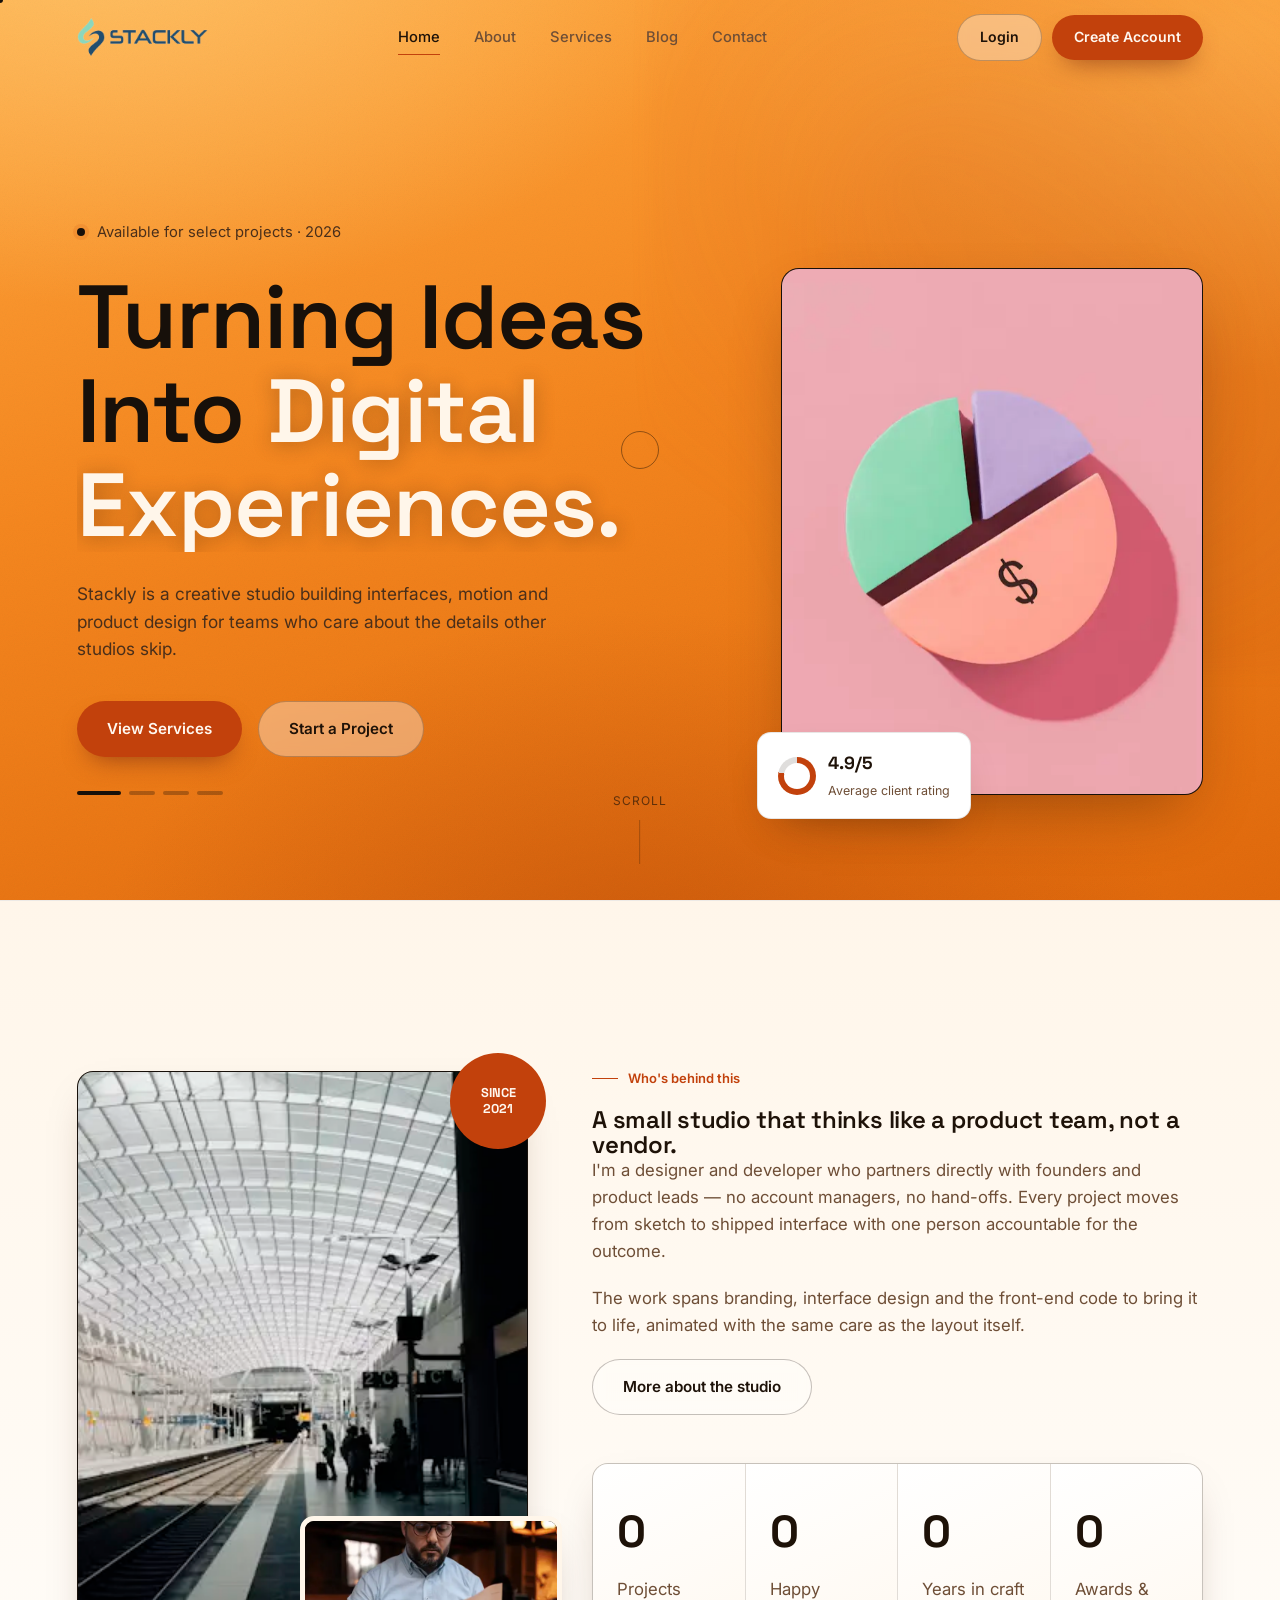
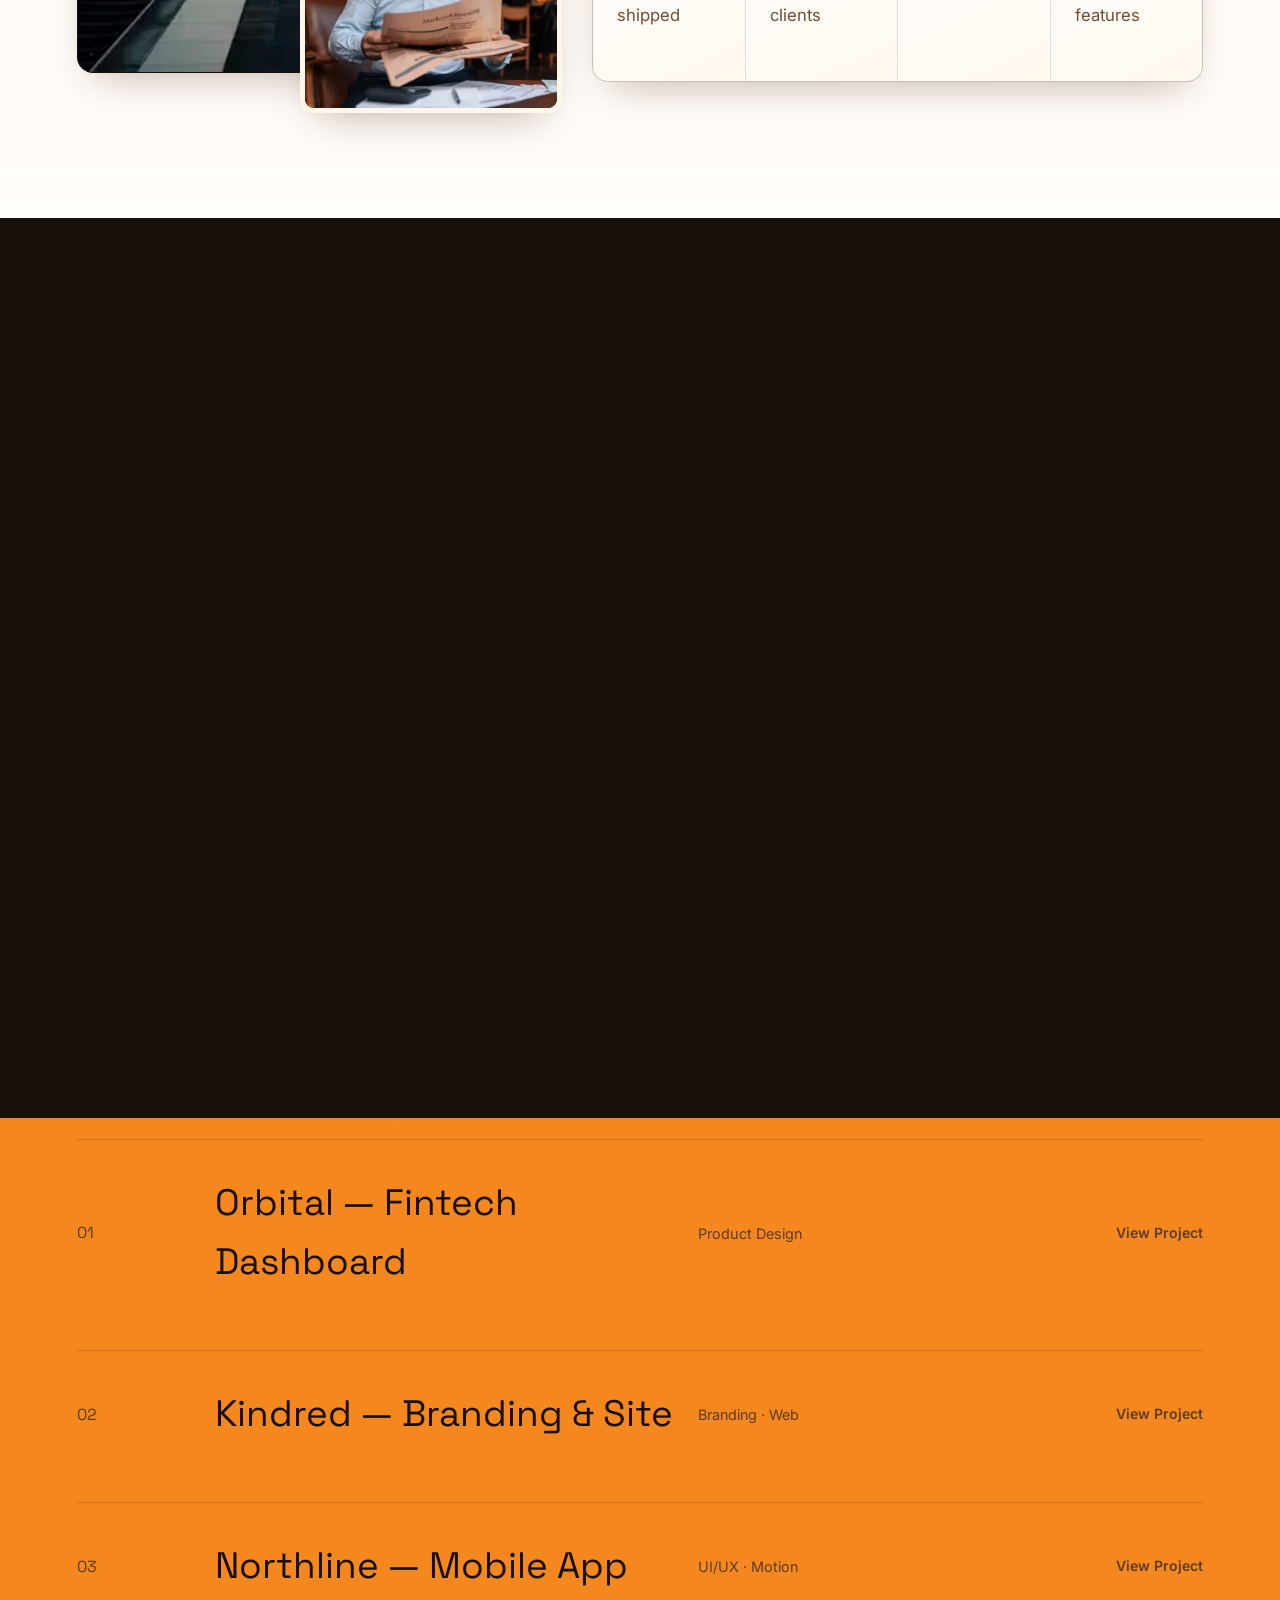
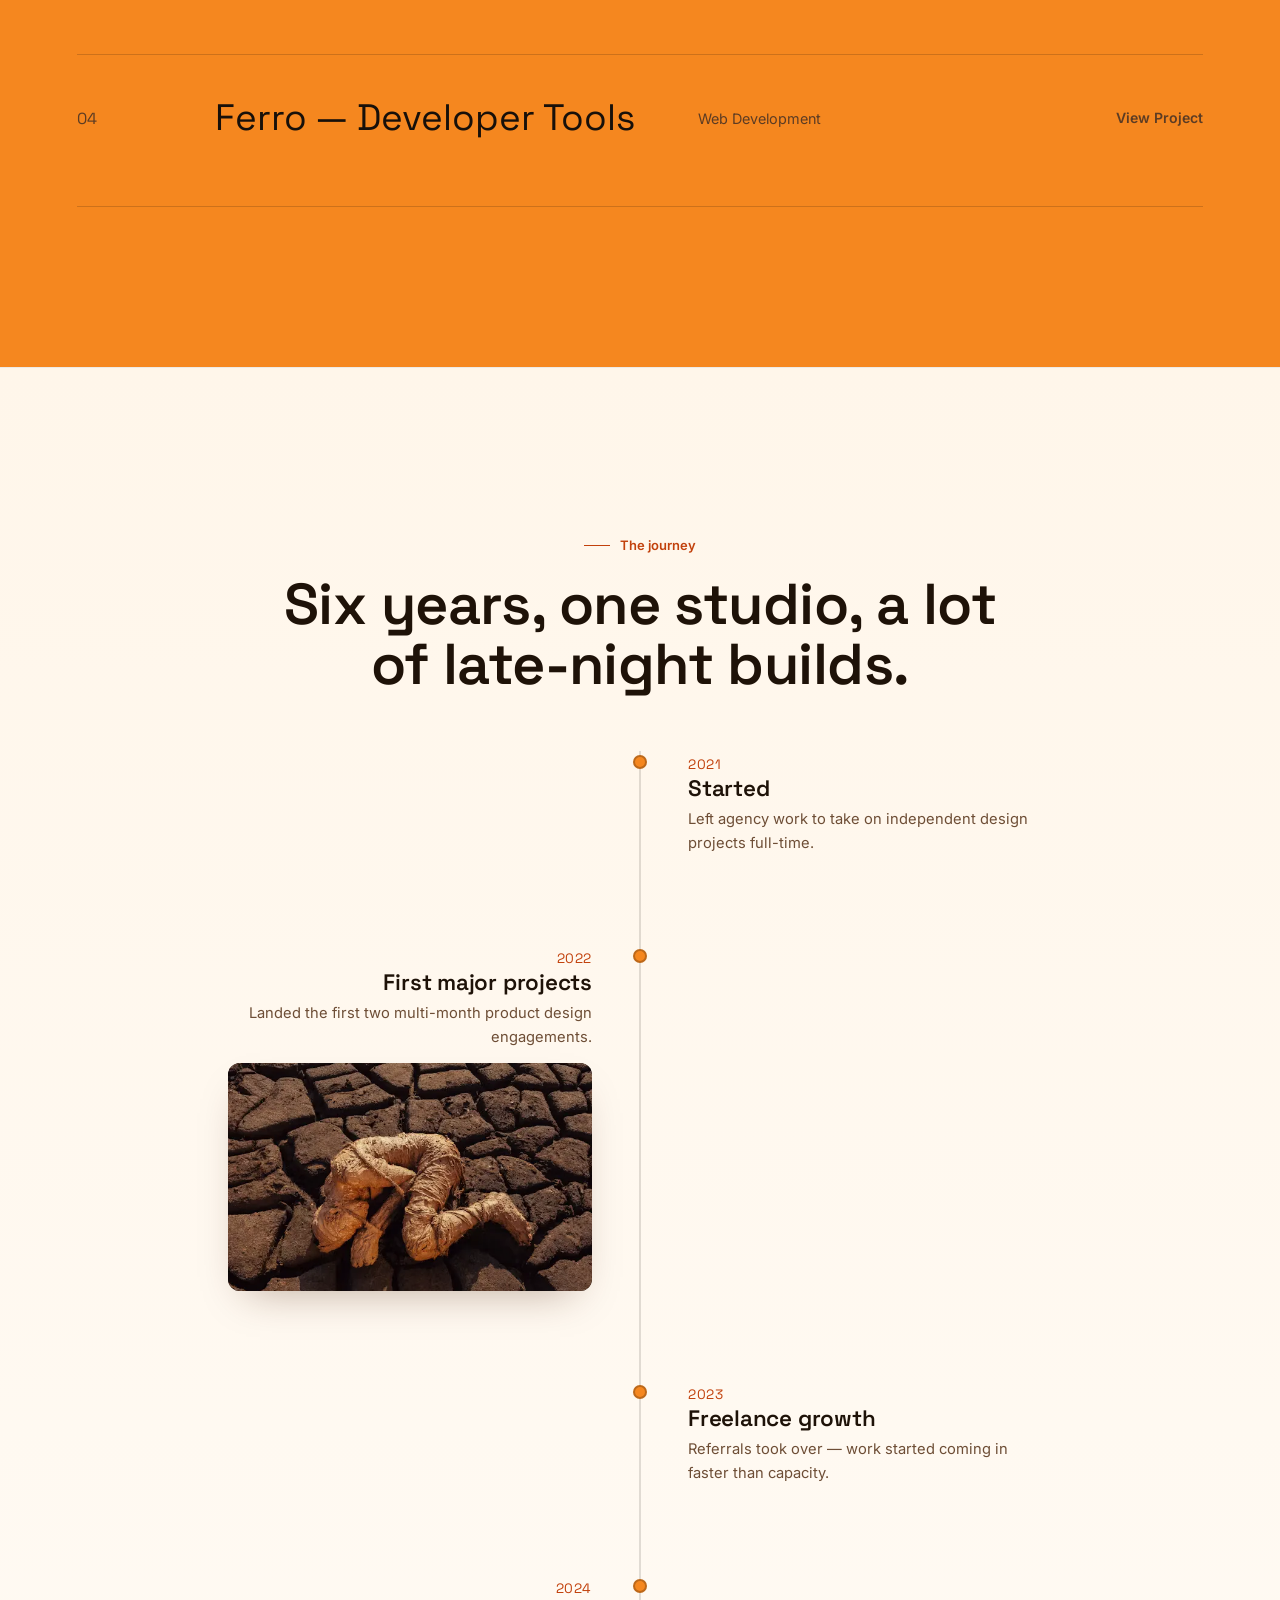
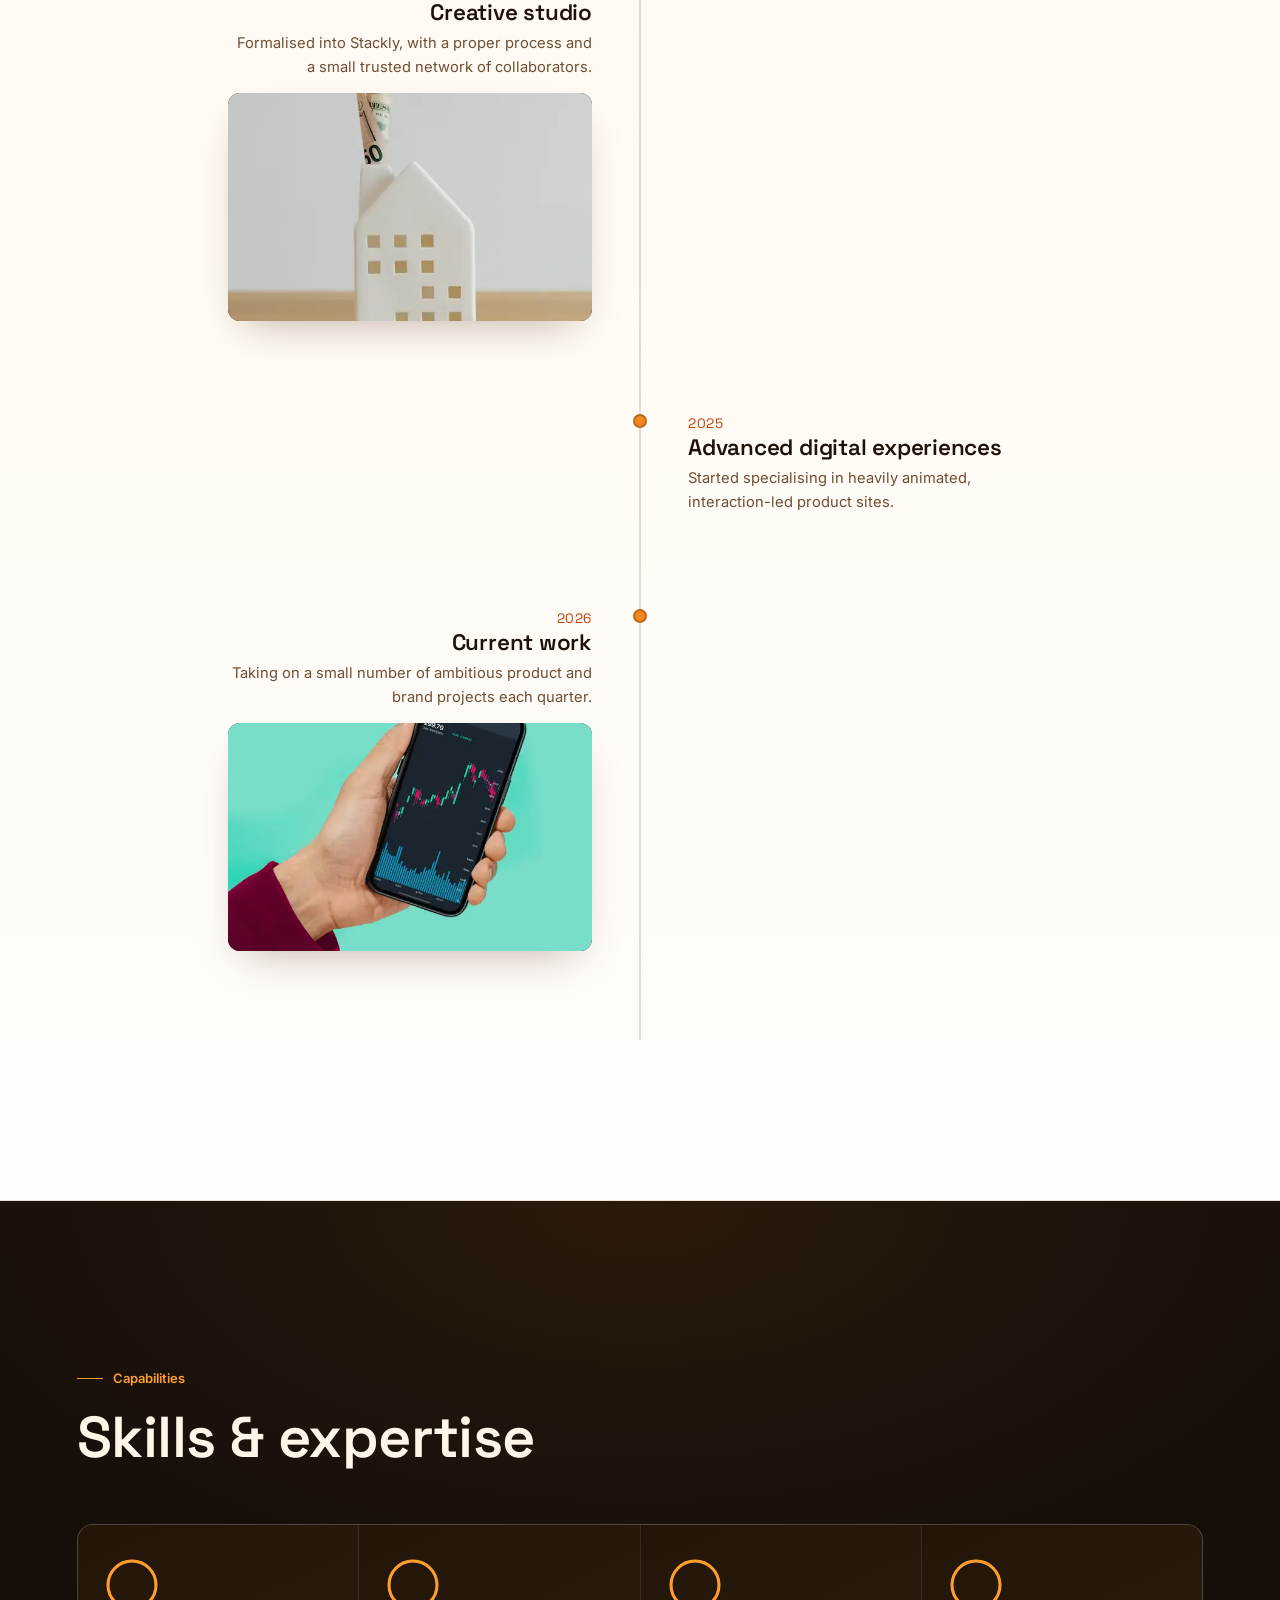
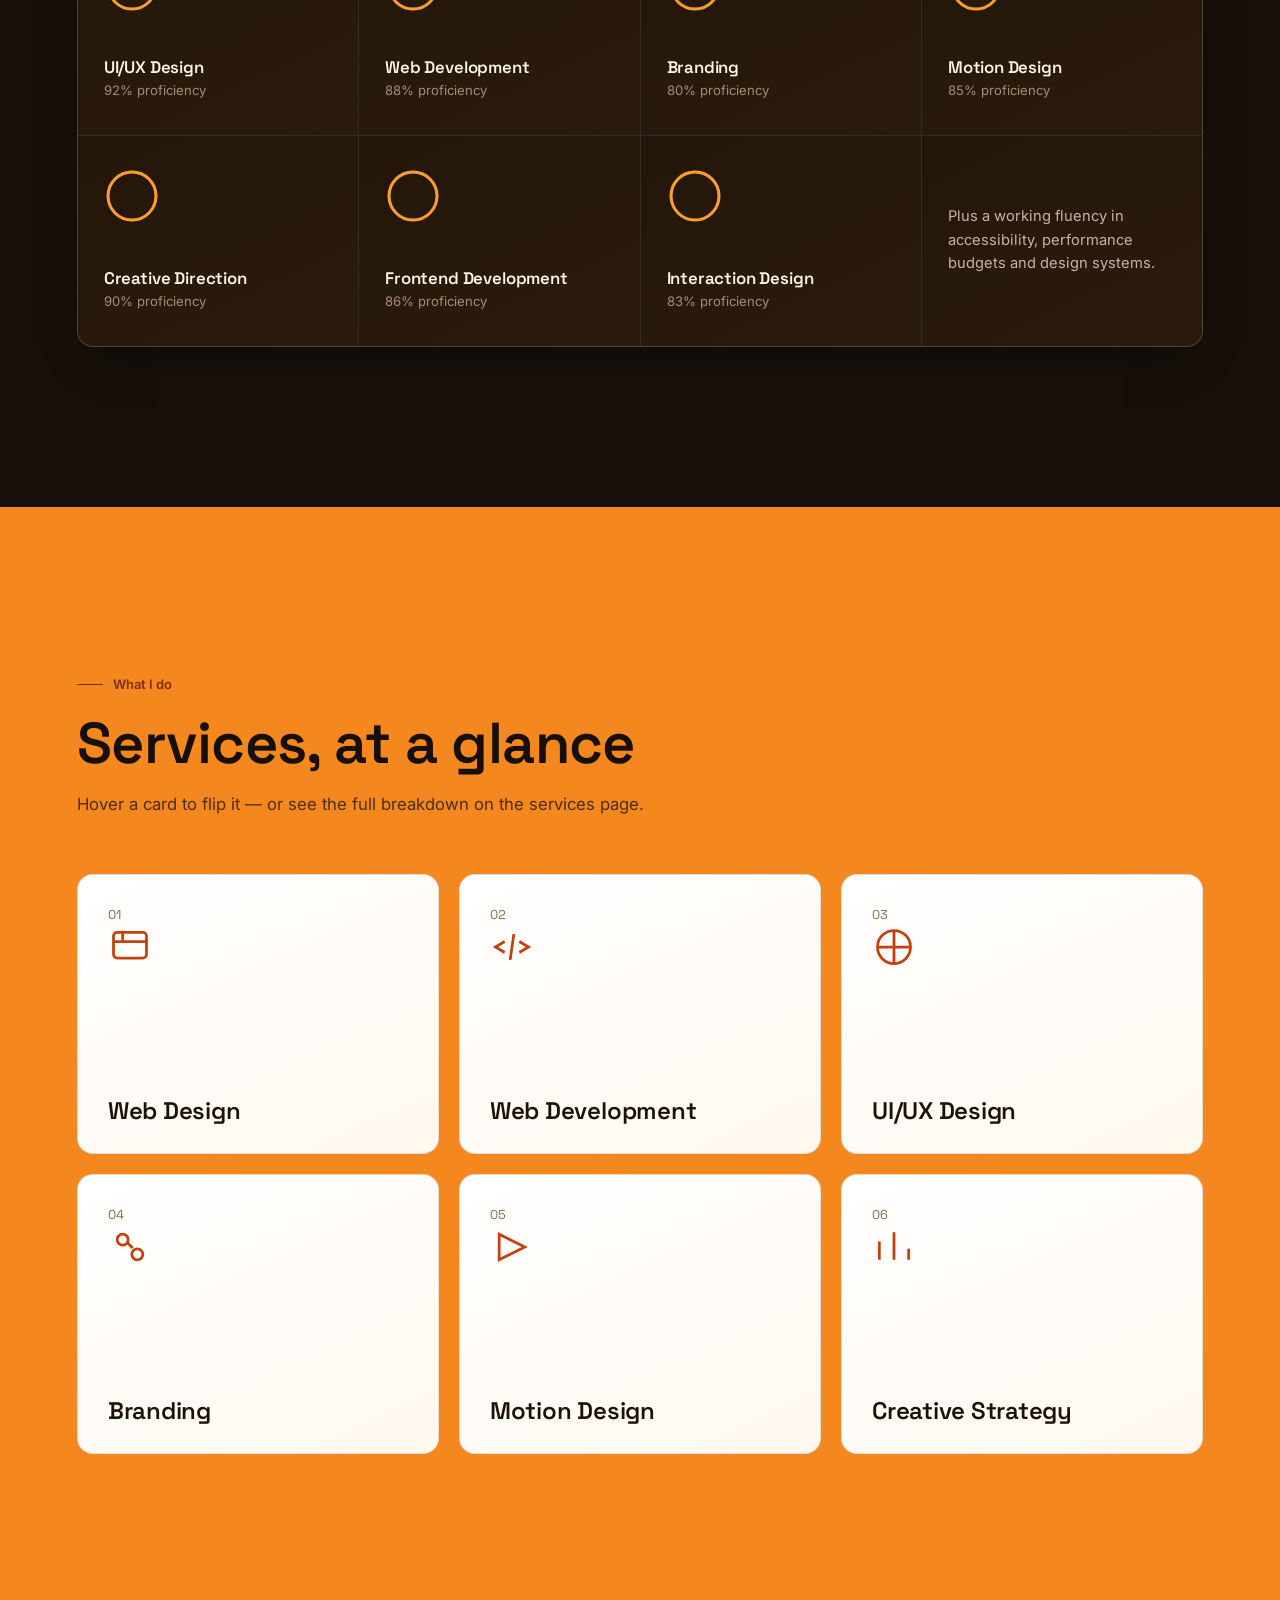
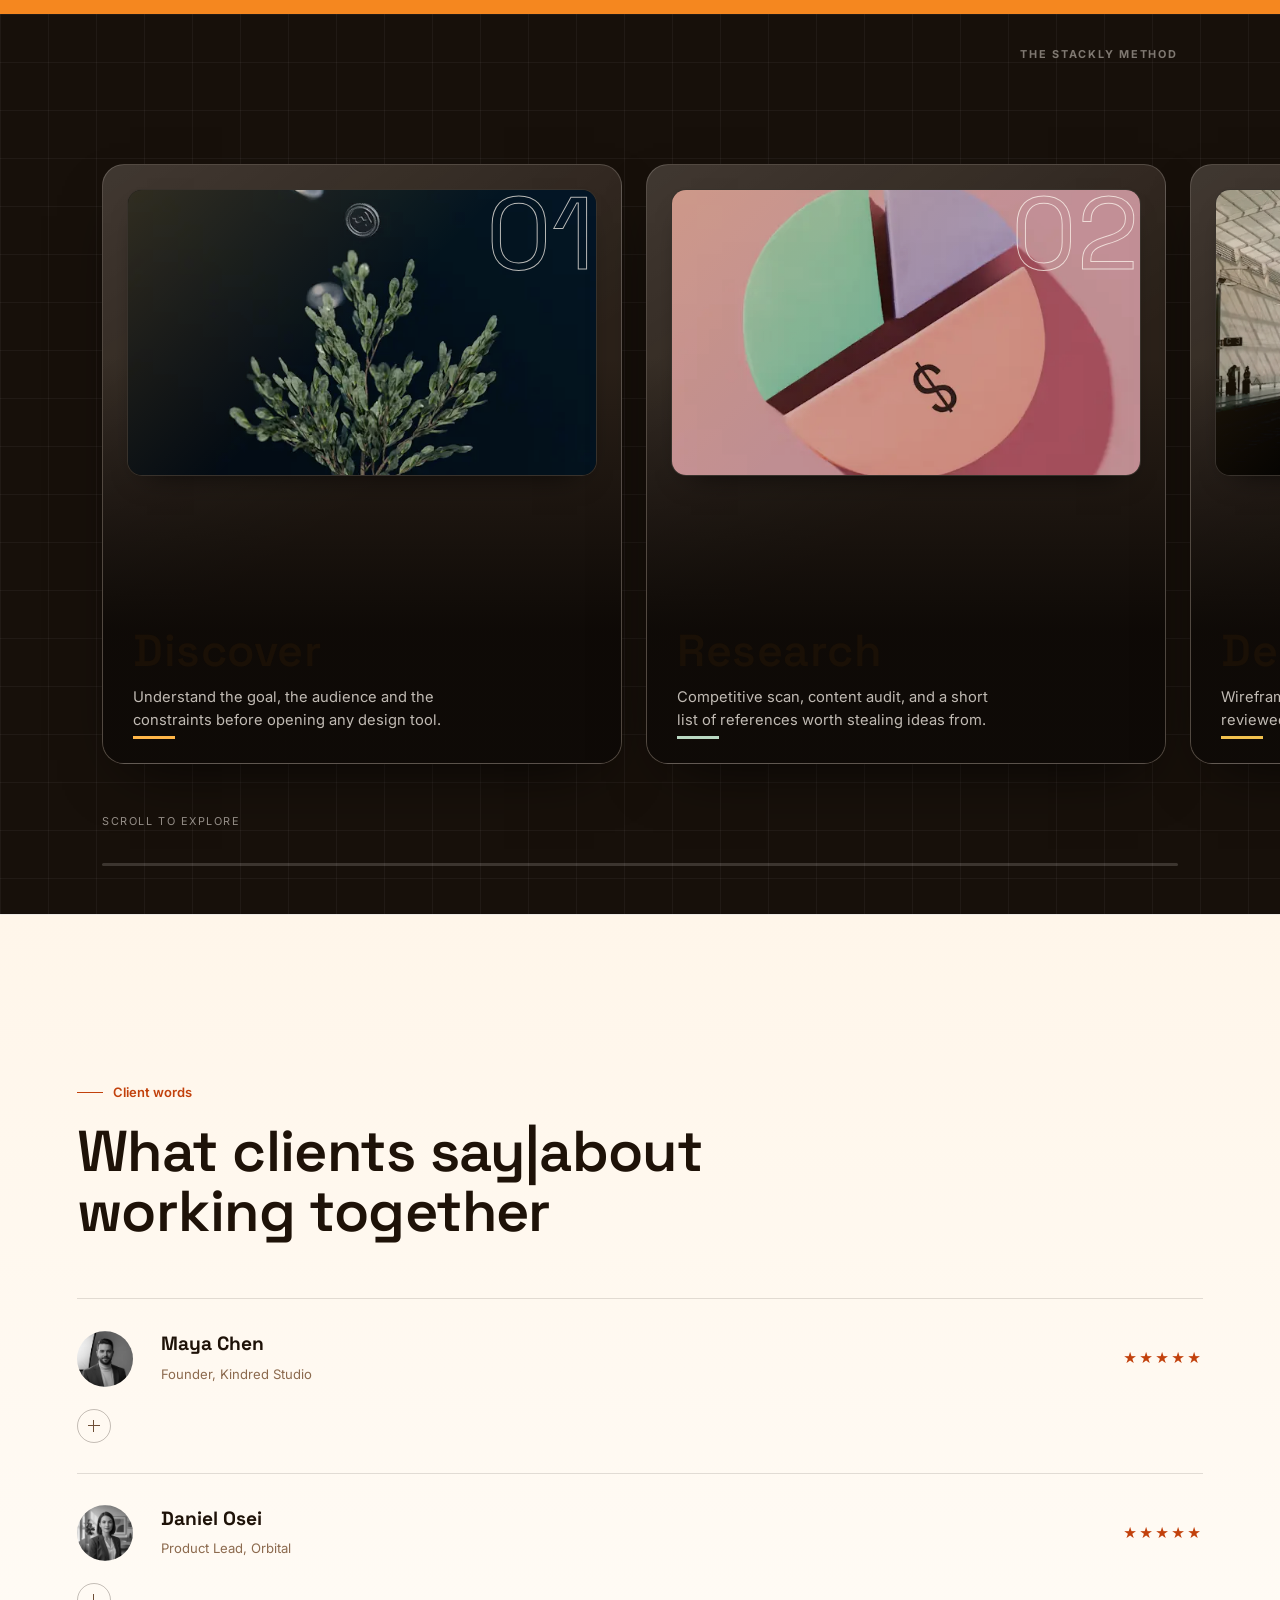
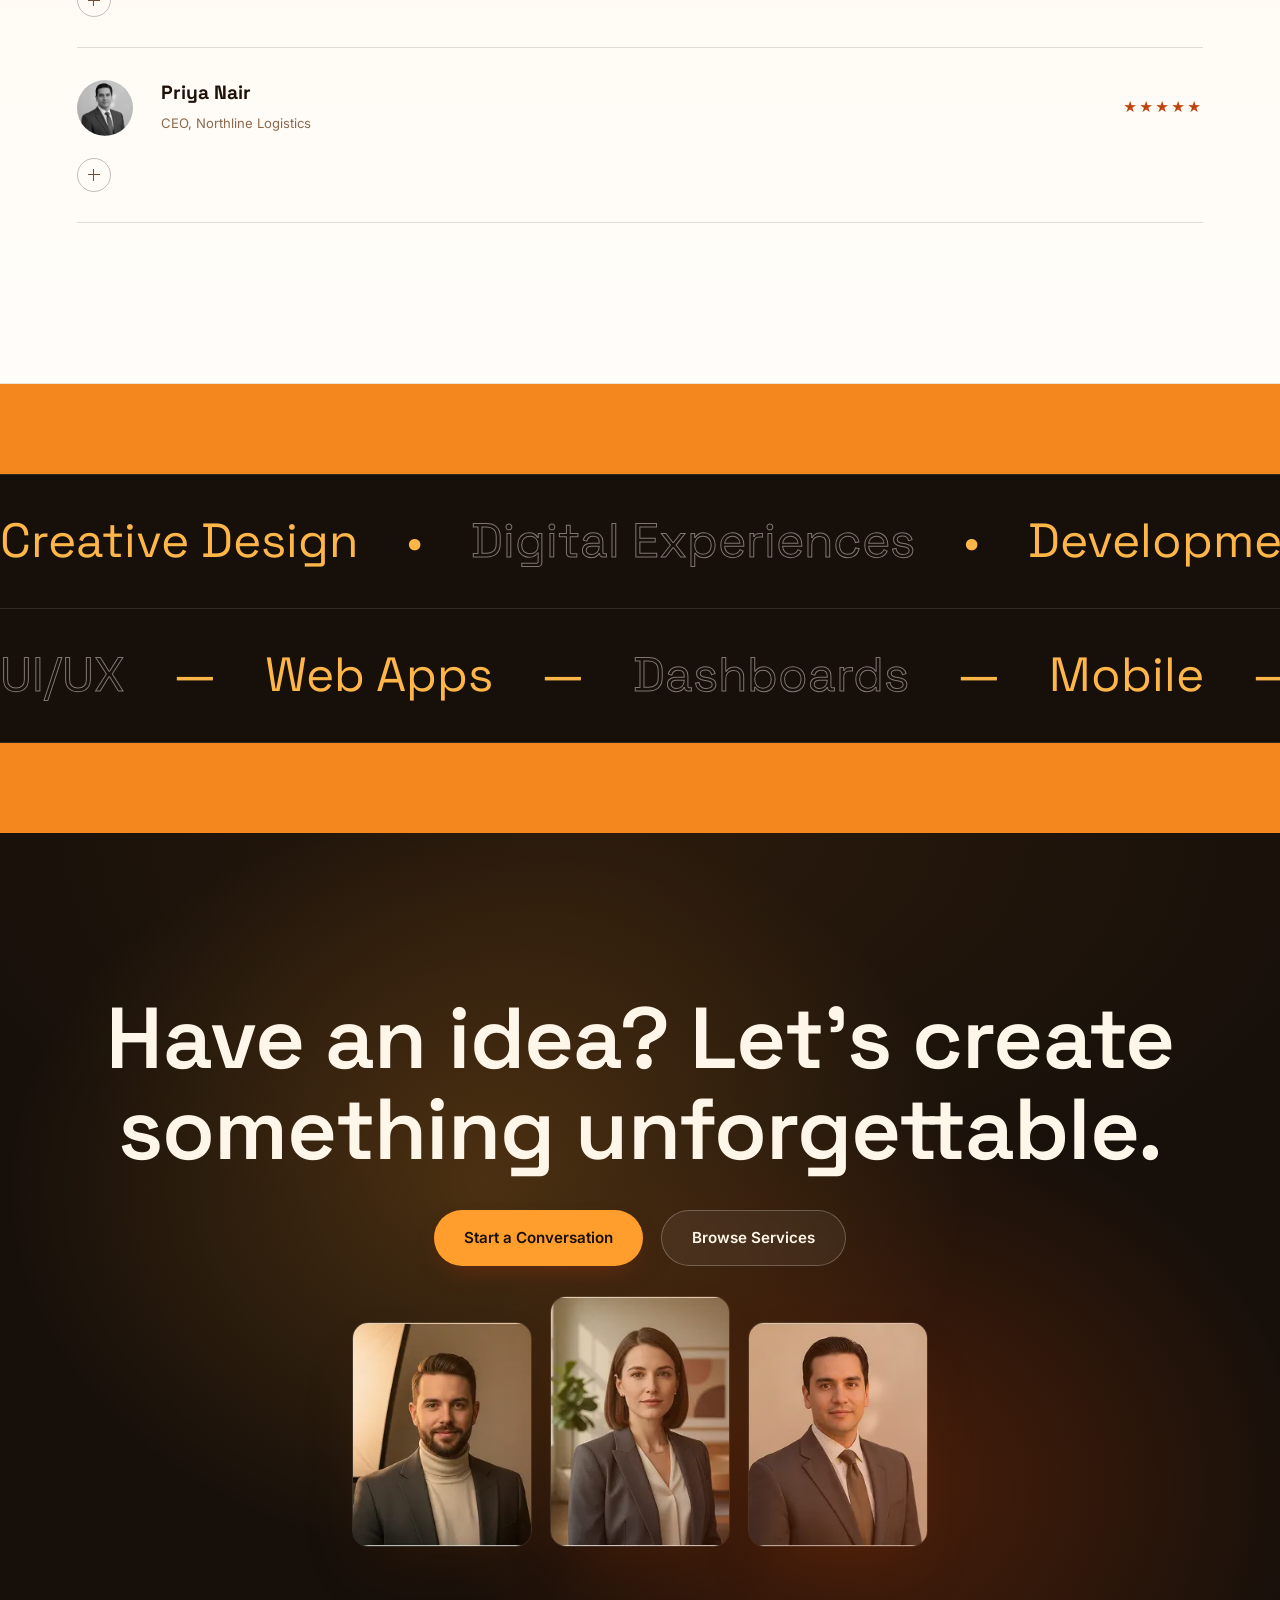
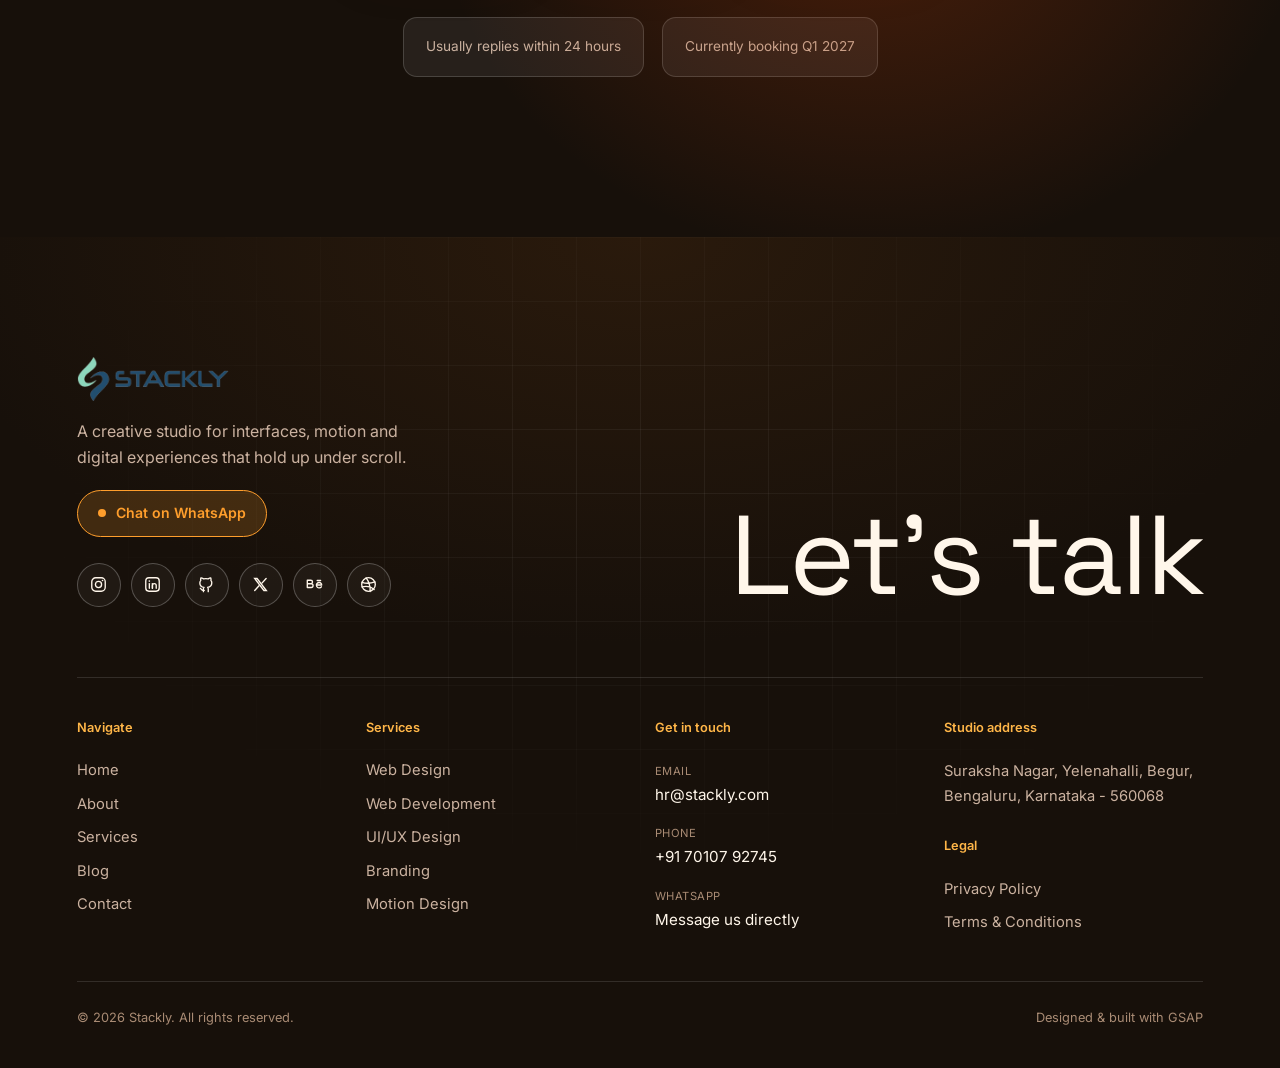
==== index.html @ e626a475 "first commit" ====
<!DOCTYPE html>
<html lang="en">
<head>
  <meta charset="UTF-8">
  <meta name="viewport" content="width=device-width, initial-scale=1.0">
  <title>Home · Stackly</title>
  <meta name="description" content="Award-winning-style creative portfolio for product design, branding and motion.">
  <link rel="icon" type="image/webp" href="assets/logo/logo.webp">
  <link rel="preconnect" href="https://fonts.googleapis.com">
  <link rel="stylesheet" href="css/style.css">
  <link rel="stylesheet" href="css/responsive.css">

</head>
<body>
  <a href="#main" class="skip-link">Skip to content</a>
  <div id="cursor-dot"></div>
  <div id="cursor-ring"></div>
  <div id="page-transition"></div>

  <header class="navbar">
    <div class="container">
      <a href="index.html" class="navbar-brand" aria-label="Stackly — go to homepage">
        <img src="assets/logo/logo.webp" class="navbar-logo" alt="Stackly logo" width="160" height="38">
      </a>
      <nav class="nav-links" aria-label="Primary">
        <a href="index.html">Home</a>
        <a href="about.html">About</a>
        <a href="services.html">Services</a>
        <a href="blog.html">Blog</a>
        <a href="contact.html">Contact</a>
      </nav>
      <div class="nav-cta">
        <a href="login.html" class="btn btn-ghost" data-magnetic>Login</a>
        <a href="create-account.html" class="btn btn-primary" data-magnetic>Create Account</a>
      </div>
      <button class="hamburger" aria-label="Open menu" aria-expanded="false">
        <span></span><span></span><span></span>
      </button>
    </div>
  </header>

  <div class="mobile-menu" id="mobile-menu">
    <a href="index.html">Home</a>
    <a href="about.html">About</a>
    <a href="services.html">Services</a>
    <a href="blog.html">Blog</a>
    <a href="contact.html">Contact</a>
    <div class="nav-cta">
      <a href="login.html" class="btn btn-ghost btn-block">Login</a>
      <a href="create-account.html" class="btn btn-primary btn-block">Create Account</a>
    </div>
  </div>

  <div id="loader" aria-hidden="true">
    <div class="bento">
      <i style="grid-column:1/3;grid-row:1/3"></i>
      <i style="grid-column:3/5;grid-row:1/2"></i>
      <i style="grid-column:5/7;grid-row:1/3"></i>
      <i style="grid-column:3/4;grid-row:2/4"></i>
      <i style="grid-column:4/5;grid-row:2/3"></i>
      <i style="grid-column:1/2;grid-row:3/5"></i>
      <i style="grid-column:2/4;grid-row:4/5"></i>
      <i style="grid-column:4/5;grid-row:3/4"></i>
      <i style="grid-column:5/6;grid-row:3/5"></i>
      <i style="grid-column:6/7;grid-row:3/5"></i>
    </div>
    <span class="loader-word">STACKLY</span>
  </div>

  <main id="main">

    <!-- ============ HERO (shared slider layout, 4s auto-rotate) ============ -->
    <section class="hero">
      <div class="hero-bg-shape" aria-hidden="true"></div>
      <script type="application/json" class="hero-slides">
        [
          {
            "img": "assets/images/index4.webp",
            "alt": "Interface design work from a recent Stackly product engagement",
            "title": "Turning Ideas Into <em>Digital Experiences.</em>",
            "desc": "Stackly is a creative studio building interfaces, motion and product design for teams who care about the details other studios skip.",
            "cta": "View Services"
          },
          {
            "img": "assets/images/index5.webp",
            "alt": "Close-up of a product interface designed by Stackly",
            "title": "Interfaces People <em>Love To Use.</em>",
            "desc": "Every screen is designed around real content and real behaviour \u2014 never a placeholder version of the product.",
            "cta": "See Our Work"
          },
          {
            "img": "assets/images/index6.webp",
            "alt": "Motion design storyboard frames from a Stackly project",
            "title": "Motion That <em>Explains Itself.</em>",
            "desc": "Scroll-triggered animation used to clarify what changed on screen, never just to decorate the page.",
            "cta": "Explore Motion"
          },
          {
            "img": "assets/images/index7.webp",
            "alt": "Brand identity system laid out across print and screen",
            "title": "Brands Built To <em>Last.</em>",
            "desc": "Identity systems designed to still feel right two years and fifty assets later, across every touchpoint.",
            "cta": "Start a Brand"
          }
        ]
      </script>
      <div class="container hero-grid">
        <div class="hero-copy">
          <div class="hero-kicker"><span class="dot"></span> Available for select projects · 2026</div>
          <h1 class="hero-title">Turning Ideas Into <em>Digital Experiences.</em></h1>
          <p class="hero-description">Stackly is a creative studio building interfaces, motion and product design for teams who care about the details other studios skip.</p>
          <div class="hero-actions">
            <a href="services.html" class="btn btn-primary" data-magnetic><span class="hero-cta">View Services</span></a>
            <a href="contact.html" class="btn btn-ghost" data-magnetic>Start a Project</a>
          </div>
          <div class="hero-dots" role="tablist" aria-label="Hero slides">
            <button type="button" class="hero-dot is-active" role="tab" aria-selected="true" aria-label="Show slide 1"></button>
            <button type="button" class="hero-dot" role="tab" aria-selected="false" aria-label="Show slide 2"></button>
            <button type="button" class="hero-dot" role="tab" aria-selected="false" aria-label="Show slide 3"></button>
            <button type="button" class="hero-dot" role="tab" aria-selected="false" aria-label="Show slide 4"></button>
          </div>
        </div>
        <div class="hero-side">
          <div class="hero-preview">
            <img class="hero-image" src="assets/images/index8.webp" alt="Interface design work from a recent Stackly product engagement" width="1000" height="1250">
          </div>
          <div class="hero-float-card" data-float="12">
            <div class="ring" style="--ring-p:78%"></div>
            <div>
              <strong>4.9/5</strong>
              <span>Average client rating</span>
            </div>
          </div>
        </div>
      </div>
      <div class="scroll-indicator"><span>SCROLL</span><span class="line"></span></div>
    </section>

    <!-- ============ SECTION 2 — CREATIVE INTRODUCTION ============ -->
    <section class="section section--cream" id="about-preview">
      <div class="container intro-grid">
        <div class="intro-media">
          <div class="frame">
            <img src="assets/images/index9.webp" alt="Working sketch of a mobile app interface" loading="lazy">
          </div>
          <div class="frame frame--inset">
            <img src="assets/images/index10.webp" alt="Design system components on screen" loading="lazy">
          </div>
          <div class="badge">SINCE<br>2021</div>
        </div>
        <div class="intro-copy">
          <span class="eyebrow">Who's behind this</span>
          <h2 data-reveal="fade-up" data-split="words">A small studio that thinks like a product team, not a vendor.</h2>
          <p>I'm a designer and developer who partners directly with founders and product leads — no account managers, no hand-offs. Every project moves from sketch to shipped interface with one person accountable for the outcome.</p>
          <p>The work spans branding, interface design and the front-end code to bring it to life, animated with the same care as the layout itself.</p>
          <a href="about.html" class="btn btn-ghost" data-magnetic>More about the studio</a>

          <div class="stat-row" style="margin-top:48px">
            <div class="stat"><strong data-counter="50" data-suffix="+">0</strong><p>Projects shipped</p></div>
            <div class="stat"><strong data-counter="20" data-suffix="+">0</strong><p>Happy clients</p></div>
            <div class="stat"><strong data-counter="5" data-suffix="+">0</strong><p>Years in craft</p></div>
            <div class="stat"><strong data-counter="15" data-suffix="+">0</strong><p>Awards &amp; features</p></div>
          </div>
        </div>
      </div>
    </section>

    <!-- ============ SECTION 3 — FEATURED PROJECTS ============ -->
    <section class="section" id="projects">
      <div class="container">
        <div class="section-head">
          <span class="eyebrow">Selected work</span>
          <h2 data-reveal="clip">Featured projects</h2>
          <p>A handful of recent engagements — from early-stage identity to fully shipped product interfaces.</p>
        </div>

        <div class="project-gallery">
          <figure class="project-tile project-tile--tall" data-reveal="scale" data-split="none">
            <img src="assets/images/index11.webp" alt="Orbital fintech dashboard interface design" loading="lazy">
            <figcaption><span>Product Design</span><strong>Orbital</strong></figcaption>
          </figure>
          <figure class="project-tile" data-reveal="scale" data-split="none" data-delay="0.08">
            <img src="assets/images/index12.webp" alt="Kindred wellness studio branding and website" loading="lazy">
            <figcaption><span>Branding · Web</span><strong>Kindred</strong></figcaption>
          </figure>
          <figure class="project-tile" data-reveal="scale" data-split="none" data-delay="0.16">
            <img src="assets/images/index13.webp" alt="Northline logistics mobile application screens" loading="lazy">
            <figcaption><span>UI/UX · Motion</span><strong>Northline</strong></figcaption>
          </figure>
           <figure class="project-tile" data-reveal="scale" data-split="none" data-delay="0.16">
            <img src="assets/images/index1.webp" alt="Northline logistics mobile application screens" loading="lazy">
            <figcaption><span>AWS Motion</span><strong>Project</strong></figcaption>
          </figure>
          <figure class="project-tile project-tile--wide" data-reveal="scale" data-split="none" data-delay="0.24">
            <img src="assets/images/index14.webp" alt="Ferro developer tooling documentation site" loading="lazy">
            <figcaption><span>Web Development</span><strong>Ferro</strong></figcaption>
          </figure>
        </div>

        <div class="project-list">
          <a class="project-row" href="services.html" data-image="assets/images/index15.webp">
            <span class="project-index">01</span>
            <span class="project-name">Orbital — Fintech Dashboard</span>
            <span class="project-cat">Product Design</span>
            <span class="project-cta">View Project
            </span>
            <span class="desc-line">A trading dashboard redesigned for clarity under pressure.</span>
          </a>
          <a class="project-row" href="services.html" data-image="assets/images/index1.webp">
            <span class="project-index">02</span>
            <span class="project-name">Kindred — Branding &amp; Site</span>
            <span class="project-cat">Branding · Web</span>
            <span class="project-cta">View Project
            </span>
            <span class="desc-line">Identity system and marketing site for a wellness studio.</span>
          </a>
          <a class="project-row" href="services.html" data-image="assets/images/index2.webp">
            <span class="project-index">03</span>
            <span class="project-name">Northline — Mobile App</span>
            <span class="project-cat">UI/UX · Motion</span>
            <span class="project-cta">View Project
            </span>
            <span class="desc-line">A logistics app rebuilt around a single, calm main screen.</span>
          </a>
          <a class="project-row" href="services.html" data-image="assets/images/index3.webp">
            <span class="project-index">04</span>
            <span class="project-name">Ferro — Developer Tools</span>
            <span class="project-cat">Web Development</span>
            <span class="project-cta">View Project
            </span>
            <span class="desc-line">Documentation and marketing site for a CLI toolkit.</span>
          </a>
        </div>
      </div>
      <div class="project-thumb" aria-hidden="true"><img class="project-thumb-img" src="" alt=""></div>
    </section>

    <!-- ============ SECTION 4 — TIMELINE / JOURNEY ============ -->
    <section class="section section--cream" id="journey">
      <div class="container">
        <div class="section-head" style="margin-left:auto;margin-right:auto;text-align:center">
          <span class="eyebrow" style="justify-content:center">The journey</span>
          <h2 data-reveal="blur">Six years, one studio, a lot of late-night builds.</h2>
        </div>
        <div class="timeline">
          <div class="timeline-line"><i></i></div>

          <div class="timeline-item" data-reveal="fade-right">
            <span class="timeline-dot"></span>
            <span class="timeline-year">2021</span>
            <h3>Started</h3>
            <p>Left agency work to take on independent design projects full-time.</p>
          </div>
          <div class="timeline-item" data-reveal="fade-left">
            <span class="timeline-dot"></span>
            <span class="timeline-year">2022</span>
            <h3>First major projects</h3>
            <p>Landed the first two multi-month product design engagements.</p>
            <figure class="timeline-media"><img src="assets/images/index4.webp" alt="Early client project work from 2022" loading="lazy"></figure>
          </div>
          <div class="timeline-item" data-reveal="fade-right">
            <span class="timeline-dot"></span>
            <span class="timeline-year">2023</span>
            <h3>Freelance growth</h3>
            <p>Referrals took over — work started coming in faster than capacity.</p>
          </div>
          <div class="timeline-item" data-reveal="fade-left">
            <span class="timeline-dot"></span>
            <span class="timeline-year">2024</span>
            <h3>Creative studio</h3>
            <p>Formalised into Stackly, with a proper process and a small trusted network of collaborators.</p>
            <figure class="timeline-media"><img src="assets/images/index5.webp" alt="The Stackly studio workspace" loading="lazy"></figure>
          </div>
          <div class="timeline-item" data-reveal="fade-right">
            <span class="timeline-dot"></span>
            <span class="timeline-year">2025</span>
            <h3>Advanced digital experiences</h3>
            <p>Started specialising in heavily animated, interaction-led product sites.</p>
          </div>
          <div class="timeline-item" data-reveal="fade-left">
            <span class="timeline-dot"></span>
            <span class="timeline-year">2026</span>
            <h3>Current work</h3>
            <p>Taking on a small number of ambitious product and brand projects each quarter.</p>
            <figure class="timeline-media"><img src="assets/images/index6.webp" alt="Current interaction design work in progress" loading="lazy"></figure>
          </div>
        </div>
      </div>
    </section>

    <!-- ============ SECTION 5 — SKILLS / EXPERTISE ============ -->
    <section class="section section--dark" id="skills">
      <div class="container">
        <div class="section-head">
          <span class="eyebrow">Capabilities</span>
          <h2 data-reveal="fade-up" data-split="chars">Skills &amp; expertise</h2>
        </div>
        <div class="skills-grid">
          <div class="skill-card" data-spotlight>
            <svg class="ring-progress" data-percent="92" viewBox="0 0 56 56"><circle cx="28" cy="28" r="24" fill="none" stroke="var(--border)" stroke-width="3"/><circle class="bar" cx="28" cy="28" r="24" fill="none" stroke="var(--accent)" stroke-width="3" stroke-linecap="round" transform="rotate(-90 28 28)"/></svg>
            <div><h4>UI/UX Design</h4><span>92% proficiency</span></div>
          </div>
          <div class="skill-card" data-spotlight>
            <svg class="ring-progress" data-percent="88" viewBox="0 0 56 56"><circle cx="28" cy="28" r="24" fill="none" stroke="var(--border)" stroke-width="3"/><circle class="bar" cx="28" cy="28" r="24" fill="none" stroke="var(--accent)" stroke-width="3" stroke-linecap="round" transform="rotate(-90 28 28)"/></svg>
            <div><h4>Web Development</h4><span>88% proficiency</span></div>
          </div>
          <div class="skill-card" data-spotlight>
            <svg class="ring-progress" data-percent="80" viewBox="0 0 56 56"><circle cx="28" cy="28" r="24" fill="none" stroke="var(--border)" stroke-width="3"/><circle class="bar" cx="28" cy="28" r="24" fill="none" stroke="var(--accent)" stroke-width="3" stroke-linecap="round" transform="rotate(-90 28 28)"/></svg>
            <div><h4>Branding</h4><span>80% proficiency</span></div>
          </div>
          <div class="skill-card" data-spotlight>
            <svg class="ring-progress" data-percent="85" viewBox="0 0 56 56"><circle cx="28" cy="28" r="24" fill="none" stroke="var(--border)" stroke-width="3"/><circle class="bar" cx="28" cy="28" r="24" fill="none" stroke="var(--accent)" stroke-width="3" stroke-linecap="round" transform="rotate(-90 28 28)"/></svg>
            <div><h4>Motion Design</h4><span>85% proficiency</span></div>
          </div>
          <div class="skill-card" data-spotlight>
            <svg class="ring-progress" data-percent="90" viewBox="0 0 56 56"><circle cx="28" cy="28" r="24" fill="none" stroke="var(--border)" stroke-width="3"/><circle class="bar" cx="28" cy="28" r="24" fill="none" stroke="var(--accent)" stroke-width="3" stroke-linecap="round" transform="rotate(-90 28 28)"/></svg>
            <div><h4>Creative Direction</h4><span>90% proficiency</span></div>
          </div>
          <div class="skill-card" data-spotlight>
            <svg class="ring-progress" data-percent="86" viewBox="0 0 56 56"><circle cx="28" cy="28" r="24" fill="none" stroke="var(--border)" stroke-width="3"/><circle class="bar" cx="28" cy="28" r="24" fill="none" stroke="var(--accent)" stroke-width="3" stroke-linecap="round" transform="rotate(-90 28 28)"/></svg>
            <div><h4>Frontend Development</h4><span>86% proficiency</span></div>
          </div>
          <div class="skill-card" data-spotlight>
            <svg class="ring-progress" data-percent="83" viewBox="0 0 56 56"><circle cx="28" cy="28" r="24" fill="none" stroke="var(--border)" stroke-width="3"/><circle class="bar" cx="28" cy="28" r="24" fill="none" stroke="var(--accent)" stroke-width="3" stroke-linecap="round" transform="rotate(-90 28 28)"/></svg>
            <div><h4>Interaction Design</h4><span>83% proficiency</span></div>
          </div>
          <div class="skill-card" data-spotlight style="justify-content:center;align-items:flex-start">
            <p style="color:var(--text-secondary);font-size:.92rem">Plus a working fluency in accessibility, performance budgets and design systems.</p>
          </div>
        </div>
      </div>
    </section>

    <!-- ============ SECTION 6 — SERVICES (FLIP CARDS) ============ -->
    <section class="section" id="services-preview">
      <div class="container">
        <div class="section-head">
          <span class="eyebrow">What I do</span>
          <h2 data-reveal="fade-up" data-split="words">Services, at a glance</h2>
          <p>Hover a card to flip it — or see the full breakdown on the services page.</p>
        </div>
        <div class="flip-grid">
          <div class="flip-card">
            <div class="flip-inner">
              <div class="flip-face flip-front">
                <span class="num">01</span>
                <svg class="flip-icon" viewBox="0 0 24 24" fill="none" stroke="currentColor" stroke-width="1.5"><rect x="3" y="4" width="18" height="14" rx="2"/><path d="M3 9h18M8 4v5"/></svg>
                <h3>Web Design</h3>
              </div>
              <div class="flip-face flip-back">
                <p>Layout systems built for the content you actually have, not a placeholder version of it.</p>
                <ul><li>Design systems</li><li>Responsive layout</li><li>Prototyping</li></ul>
                <a href="services.html" class="btn btn-ghost" style="border-color:rgba(255,255,255,.3)">Learn more</a>
              </div>
            </div>
          </div>
          <div class="flip-card">
            <div class="flip-inner">
              <div class="flip-face flip-front">
                <span class="num">02</span>
                <svg class="flip-icon" viewBox="0 0 24 24" fill="none" stroke="currentColor" stroke-width="1.5"><path d="M8 9l-5 3 5 3M16 9l5 3-5 3M13 5l-2 14"/></svg>
                <h3>Web Development</h3>
              </div>
              <div class="flip-face flip-back">
                <p>Front-end builds that match the design file pixel for pixel, animated and fast.</p>
                <ul><li>HTML/CSS/JS</li><li>GSAP animation</li><li>Performance</li></ul>
                <a href="services.html" class="btn btn-ghost" style="border-color:rgba(255,255,255,.3)">Learn more</a>
              </div>
            </div>
          </div>
          <div class="flip-card">
            <div class="flip-inner">
              <div class="flip-face flip-front">
                <span class="num">03</span>
                <svg class="flip-icon" viewBox="0 0 24 24" fill="none" stroke="currentColor" stroke-width="1.5"><path d="M12 3v18M3 12h18"/><circle cx="12" cy="12" r="9"/></svg>
                <h3>UI/UX Design</h3>
              </div>
              <div class="flip-face flip-back">
                <p>Research-informed flows, wireframes and high-fidelity screens that hold up in testing.</p>
                <ul><li>User flows</li><li>Wireframes</li><li>Usability testing</li></ul>
                <a href="services.html" class="btn btn-ghost" style="border-color:rgba(255,255,255,.3)">Learn more</a>
              </div>
            </div>
          </div>
          <div class="flip-card">
            <div class="flip-inner">
              <div class="flip-face flip-front">
                <span class="num">04</span>
                <svg class="flip-icon" viewBox="0 0 24 24" fill="none" stroke="currentColor" stroke-width="1.5"><circle cx="8" cy="8" r="3"/><circle cx="16" cy="16" r="3"/><path d="M10.5 9.5l3 3"/></svg>
                <h3>Branding</h3>
              </div>
              <div class="flip-face flip-back">
                <p>Names, marks and systems that still feel right two years and fifty assets later.</p>
                <ul><li>Identity</li><li>Guidelines</li><li>Collateral</li></ul>
                <a href="services.html" class="btn btn-ghost" style="border-color:rgba(255,255,255,.3)">Learn more</a>
              </div>
            </div>
          </div>
          <div class="flip-card">
            <div class="flip-inner">
              <div class="flip-face flip-front">
                <span class="num">05</span>
                <svg class="flip-icon" viewBox="0 0 24 24" fill="none" stroke="currentColor" stroke-width="1.5"><path d="M5 5l14 7-14 7V5Z"/></svg>
                <h3>Motion Design</h3>
              </div>
              <div class="flip-face flip-back">
                <p>Scroll-based storytelling and micro-interactions that explain, not just decorate.</p>
                <ul><li>Scroll animation</li><li>Micro‑interactions</li><li>Explainers</li></ul>
                <a href="services.html" class="btn btn-ghost" style="border-color:rgba(255,255,255,.3)">Learn more</a>
              </div>
            </div>
          </div>
          <div class="flip-card">
            <div class="flip-inner">
              <div class="flip-face flip-front">
                <span class="num">06</span>
                <svg class="flip-icon" viewBox="0 0 24 24" fill="none" stroke="currentColor" stroke-width="1.5"><path d="M4 19V9M12 19V4M20 19v-6"/></svg>
                <h3>Creative Strategy</h3>
              </div>
              <div class="flip-face flip-back">
                <p>Positioning and content direction before a single pixel gets placed.</p>
                <ul><li>Positioning</li><li>Content strategy</li><li>Roadmapping</li></ul>
                <a href="services.html" class="btn btn-ghost" style="border-color:rgba(255,255,255,.3)">Learn more</a>
              </div>
            </div>
          </div>
        </div>
      </div>
    </section>

    <!-- ============ SECTION 7 — CREATIVE PROCESS (HORIZONTAL SCROLL) ============ -->
    <section class="process-pin section--dark" id="process">
      <span class="process-hint">Scroll to explore</span>
      <div class="process-track">
        <div class="process-step">
          <span class="num">01</span>
          <h3>Discover</h3>
          <p>Understand the goal, the audience and the constraints before opening any design tool.</p>
          <figure class="process-media"><img src="assets/images/index7.webp" alt="Discover phase of the Stackly design process" loading="lazy"></figure>
        </div>
        <div class="process-step">
          <span class="num">02</span>
          <h3>Research</h3>
          <p>Competitive scan, content audit, and a short list of references worth stealing ideas from.</p>
          <figure class="process-media"><img src="assets/images/index8.webp" alt="Research phase of the Stackly design process" loading="lazy"></figure>
        </div>
        <div class="process-step">
          <span class="num">03</span>
          <h3>Design</h3>
          <p>Wireframes into high-fidelity screens, reviewed together at every major milestone.</p>
          <figure class="process-media"><img src="assets/images/index9.webp" alt="Design phase of the Stackly design process" loading="lazy"></figure>
        </div>
        <div class="process-step">
          <span class="num">04</span>
          <h3>Develop</h3>
          <p>Clean, semantic front-end code that matches the approved design file exactly.</p>
          <figure class="process-media"><img src="assets/images/index10.webp" alt="Develop phase of the Stackly design process" loading="lazy"></figure>
        </div>
        <div class="process-step">
          <span class="num">05</span>
          <h3>Animate</h3>
          <p>Scroll-triggered motion layered on top — purposeful, not just decorative.</p>
          <figure class="process-media"><img src="assets/images/index11.webp" alt="Animate phase of the Stackly design process" loading="lazy"></figure>
        </div>
        <div class="process-step">
          <span class="num">06</span>
          <h3>Launch</h3>
          <p>QA across devices, performance pass, and a handover doc you'll actually use.</p>
          <figure class="process-media"><img src="assets/images/index12.webp" alt="Launch phase of the Stackly design process" loading="lazy"></figure>
        </div>
      </div>
      <div class="process-progress"><i></i></div>
    </section>

    <!-- ============ SECTION 8 — TESTIMONIALS ============ -->
    <section class="section section--cream" id="testimonials">
      <div class="container">
        <div class="section-head">
          <span class="eyebrow">Client words</span>
          <h2 data-reveal="fade-up" data-split="lines">What clients say|about working together</h2>
        </div>
        <div class="testimonial-list">
          <div class="testimonial-item">
            <img src="assets/images/Avatar-1.webp" alt="Portrait of Maya Chen" loading="lazy">
            <div class="testimonial-head">
              <strong>Maya Chen</strong>
              <span>Founder, Kindred Studio</span>
              <div class="testimonial-body"><p>Stackly rebuilt our entire site in three weeks and it still feels ahead of everything else in our space. Communication was constant and the animation work in particular was a level above what we'd seen from other studios.</p></div>
            </div>
            <span class="testimonial-stars">★★★★★</span>
            <span class="testimonial-plus"></span>
          </div>
          <div class="testimonial-item">
            <img src="assets/images/Avatar-2.webp" alt="Portrait of Daniel Osei" loading="lazy">
            <div class="testimonial-head">
              <strong>Daniel Osei</strong>
              <span>Product Lead, Orbital</span>
              <div class="testimonial-body"><p>What stood out was the process — every review had clear reasoning behind each decision. The dashboard redesign shipped on time and support tickets about navigation dropped almost immediately.</p></div>
            </div>
            <span class="testimonial-stars">★★★★★</span>
            <span class="testimonial-plus"></span>
          </div>
          <div class="testimonial-item">
            <img src="assets/images/Avatar-3.webp" alt="Portrait of Priya Nair" loading="lazy">
            <div class="testimonial-head">
              <strong>Priya Nair</strong>
              <span>CEO, Northline Logistics</span>
              <div class="testimonial-body"><p>We came in wanting a redesign and left with a much clearer product strategy too. The attention to small interaction details made the app feel considerably more premium without changing our tech stack.</p></div>
            </div>
            <span class="testimonial-stars">★★★★★</span>
            <span class="testimonial-plus"></span>
          </div>
        </div>
      </div>
    </section>

    <!-- ============ SECTION 9 — INFINITE MARQUEE ============ -->
    <section class="section-tight" id="marquee-section">
      <div class="marquee-wrap" data-speed="34">
        <div class="marquee-track">
          <span class="is-fill">Creative Design</span><span class="sep">•</span>
          <span>Digital Experiences</span><span class="sep">•</span>
          <span class="is-fill">Development</span><span class="sep">•</span>
          <span>Motion</span><span class="sep">•</span>
          <span class="is-fill">Branding</span><span class="sep">•</span>
          <span>Interaction</span><span class="sep">•</span>
        </div>
      </div>
      <div class="marquee-wrap" data-dir="right" data-speed="26">
        <div class="marquee-track">
          <span>UI/UX</span><span class="sep">—</span>
          <span class="is-fill">Web Apps</span><span class="sep">—</span>
          <span>Dashboards</span><span class="sep">—</span>
          <span class="is-fill">Mobile</span><span class="sep">—</span>
          <span>Identity Systems</span><span class="sep">—</span>
          <span class="is-fill">Marketing Sites</span><span class="sep">—</span>
        </div>
      </div>
    </section>

    <!-- ============ SECTION 10 — FINAL CTA ============ -->
    <section class="section final-cta section--dark" id="cta">
      <div class="cta-bg" aria-hidden="true"></div>
      <div class="container">
        <h2 data-reveal="scale" data-split="words">Have an idea? Let's create something unforgettable.</h2>
        <div class="actions">
          <a href="contact.html" class="btn btn-primary" data-magnetic>Start a Conversation</a>
          <a href="services.html" class="btn btn-ghost" data-magnetic>Browse Services</a>
        </div>
        <div class="cta-collage" aria-hidden="true">
          <img src="assets/images/Avatar-1.webp" alt="" loading="lazy" data-float="10">
          <img src="assets/images/Avatar-2.webp" alt="" loading="lazy" data-float="16">
          <img src="assets/images/Avatar-3.webp" alt="" loading="lazy" data-float="12">
        </div>
        <div class="final-cta-cards">
          <div class="mini-float" data-float="10">Usually replies within 24 hours</div>
          <div class="mini-float" data-float="14">Currently booking Q1 2027</div>
        </div>
      </div>
    </section>

  </main>

  <footer class="site-footer">
    <div class="footer-bg" aria-hidden="true"></div>
    <div class="container">
      <div class="footer-top">
        <div class="footer-brand">
          <img src="assets/logo/logo.webp" class="footer-logo" alt="Stackly logo" width="180" height="44">
          <p>A creative studio for interfaces, motion and digital experiences that hold up under scroll.</p>
          <a class="footer-whatsapp" href="https://wa.me/7010792745" target="_blank" rel="noopener" aria-label="Chat with Stackly on WhatsApp">
            <span class="footer-whatsapp-dot" aria-hidden="true"></span>
            Chat on WhatsApp
          </a>

          <nav class="footer-social" aria-label="Stackly on social media">
            <a href="404.html" class="social-icon" aria-label="Stackly on Instagram" data-magnetic>
              <svg viewBox="0 0 24 24" fill="none" stroke="currentColor" stroke-width="1.7" stroke-linecap="round" aria-hidden="true" focusable="false">
                <rect x="3.5" y="3.5" width="17" height="17" rx="5"/>
                <circle cx="12" cy="12" r="3.9"/>
                <circle cx="17.1" cy="6.9" r="1.05" fill="currentColor" stroke="none"/>
              </svg>
            </a>
            <a href="404.html" class="social-icon" aria-label="Stackly on LinkedIn" data-magnetic>
              <svg viewBox="0 0 24 24" fill="none" stroke="currentColor" stroke-width="1.7" stroke-linecap="round" aria-hidden="true" focusable="false">
                <rect x="3.5" y="3.5" width="17" height="17" rx="4"/>
                <path d="M8 10.8v6"/>
                <circle cx="8" cy="7.7" r="1.05" fill="currentColor" stroke="none"/>
                <path d="M11.9 16.8v-3.5a2.4 2.4 0 0 1 4.8 0v3.5"/>
                <path d="M11.9 16.8v-6"/>
              </svg>
            </a>
            <a href="404.html" class="social-icon" aria-label="Stackly on GitHub" data-magnetic>
              <svg viewBox="0 0 24 24" fill="none" stroke="currentColor" stroke-width="1.7" stroke-linecap="round" stroke-linejoin="round" aria-hidden="true" focusable="false">
                <path d="M9.2 19.4c-3.6 1.1-3.6-2.2-5-2.6m10 4.2v-3.2a2.8 2.8 0 0 0-.8-2.2c2.6-.3 5.3-1.3 5.3-5.7a4.4 4.4 0 0 0-1.2-3.1 4.1 4.1 0 0 0-.1-3.1s-1-.3-3.3 1.2a11.3 11.3 0 0 0-5.8 0C5.9 3.4 4.9 3.7 4.9 3.7a4.1 4.1 0 0 0-.1 3.1 4.4 4.4 0 0 0-1.2 3.2c0 4.3 2.7 5.3 5.3 5.6a2.8 2.8 0 0 0-.8 2.2V21"/>
              </svg>
            </a>
            <a href="404.html" class="social-icon" aria-label="Stackly on X, formerly Twitter" data-magnetic>
              <svg viewBox="0 0 24 24" fill="none" stroke="currentColor" stroke-width="1.7" stroke-linecap="round" aria-hidden="true" focusable="false">
                <path d="M4.6 4.4h3.1l11.7 15.2h-3.1z"/>
                <path d="M19.1 4.4 13.8 10.3M10.1 13.5l-5.4 6.1"/>
              </svg>
            </a>
            <a href="404.html" class="social-icon" aria-label="Stackly on Behance" data-magnetic>
              <svg viewBox="0 0 24 24" fill="none" stroke="currentColor" stroke-width="1.7" stroke-linecap="round" stroke-linejoin="round" aria-hidden="true" focusable="false">
                <path d="M2.9 6.6h4.4a2.2 2.2 0 0 1 0 4.4H2.9zM2.9 11h4.9a2.4 2.4 0 0 1 0 4.8H2.9z"/>
                <path d="M14.3 12.6h6.8a3.1 3.1 0 0 0-3.2-3.1 3.3 3.3 0 0 0-3.4 3.4 3.3 3.3 0 0 0 3.4 3.4 3.3 3.3 0 0 0 2.8-1.4"/>
                <path d="M15.4 6.9h4.3"/>
              </svg>
            </a>
            <a href="404.html" class="social-icon" aria-label="Stackly on Dribbble" data-magnetic>
              <svg viewBox="0 0 24 24" fill="none" stroke="currentColor" stroke-width="1.7" stroke-linecap="round" aria-hidden="true" focusable="false">
                <circle cx="12" cy="12" r="8.6"/>
                <path d="M3.9 9.2c5 1.7 10.6 1.5 16.2-.5M3.7 14.9c6-1.4 11.4-.4 15.4 3.5M9 3.7c3.5 4.6 5.3 9.9 5.1 17.1"/>
              </svg>
            </a>
          </nav>
        </div>
        <p class="footer-huge" data-reveal="fade-up" data-split="words" data-stagger="0.08">
          <a href="contact.html" data-magnetic>Let's talk</a>
        </p>
      </div>

      <div class="footer-grid">
        <div class="footer-col">
          <h5>Navigate</h5>
          <a href="index.html">Home</a>
          <a href="about.html">About</a>
          <a href="services.html">Services</a>
          <a href="blog.html">Blog</a>
          <a href="contact.html">Contact</a>
        </div>
        <div class="footer-col">
          <h5>Services</h5>
          <a href="404.html">Web Design</a>
          <a href="404.html">Web Development</a>
          <a href="404.html">UI/UX Design</a>
          <a href="404.html">Branding</a>
          <a href="404.html">Motion Design</a>
        </div>
        <div class="footer-col footer-col--contact">
          <h5>Get in touch</h5>
          <a class="footer-contact-line" href="mailto:hr@stackly.com">
            <span class="footer-contact-label">Email</span>
            hr@stackly.com
          </a>
          <a class="footer-contact-line" href="tel:+917010792745">
            <span class="footer-contact-label">Phone</span>
            +91 70107 92745
          </a>
          <a class="footer-contact-line" href="404.html" target="_blank" rel="noopener">
            <span class="footer-contact-label">WhatsApp</span>
            Message us directly
          </a>
        </div>
        <div class="footer-col">
          <h5>Studio address</h5>
          <address class="footer-address">
            Suraksha Nagar, Yelenahalli, Begur,<br>
            Bengaluru, Karnataka&nbsp;-&nbsp;560068
          </address>
          <h5 style="margin-top:22px">Legal</h5>
          <a href="404.html">Privacy Policy</a>
          <a href="404.html">Terms &amp; Conditions</a>
        </div>
      </div>

      <div class="footer-bottom">
        <span>&copy; <span data-year></span> Stackly. All rights reserved.</span>
        <span>Designed &amp; built with GSAP</span>
      </div>
    </div>
  </footer>

  <script src="https://cdnjs.cloudflare.com/ajax/libs/gsap/3.12.5/gsap.min.js"></script>
  <script src="https://cdnjs.cloudflare.com/ajax/libs/gsap/3.12.5/ScrollTrigger.min.js"></script>
  <script src="js/main.js"></script>
  <script src="js/animations.js"></script>
  <script src="js/validation.js"></script>

</body>
</html>
---- css/style.css ----
/* ==========================================================================
   STACKLY — Creative Portfolio
   Core stylesheet
   ========================================================================== */

@import url('https://fonts.googleapis.com/css2?family=Space+Grotesk:wght@400;500;600;700&family=Inter:wght@400;500;600;700&display=swap');

:root{
  /* ===== palette v4 — premium ORANGE theme (light, energetic, high-contrast) ===== */
  /* page surface */
  --bg-primary:#f5871f;        /* signature brand orange (page background) */
  --bg-orange-hi:#ffa63d;      /* lighter orange for gradient lift */
  --bg-orange-lo:#e1690c;      /* deeper orange for gradient shadow */
  --bg-cream:#fff6ea;          /* warm cream panel */
  --bg-deep:#17100a;           /* espresso — dark contrast panels */

  /* card / elevated surfaces (light by default) */
  --bg-secondary:#ffffff;
  --bg-elevated:#fff6ea;

  /* type */
  --text-primary:#1e1208;      /* deep brown-black */
  --text-secondary:#6e4e36;
  --text-tertiary:#8c6a4e;

  /* accents */
  --accent:#c2410c;            /* burnt orange — CTAs, highlights (AA on white) */
  --accent-soft:rgba(194,65,12,.13);
  --accent-deep:#7c2d12;       /* mahogany depth */
  --accent-warm:#ffb648;       /* amber gold */
  --accent-warm-soft:rgba(255,182,72,.22);
  --accent-rust:#9a3412;
  --accent-rust-soft:rgba(154,52,18,.16);
  --ink:#fff8f0;               /* text that sits on top of an accent fill */

  --border:rgba(30,18,8,.13);
  --border-strong:rgba(30,18,8,.26);
  --success:#15803d;
  --error:#b91c1c;
  --surface:linear-gradient(155deg, #ffffff, var(--bg-elevated) 130%);
  --shadow-card:0 18px 40px -18px rgba(70,30,5,.35);
  --shadow-lift:0 28px 60px -20px rgba(70,30,5,.45);

  --font-display:'Space Grotesk', sans-serif;
  --font-body:'Inter', sans-serif;

  --container:1280px;
  --nav-h:76px;
  --ease:cubic-bezier(.16,.84,.44,1);
  --ease-soft:cubic-bezier(.22,.61,.36,1);
}

*,*::before,*::after{box-sizing:border-box;margin:0;padding:0}
html{scroll-behavior:smooth;-webkit-text-size-adjust:100%}
html,body{background:var(--bg-primary);overflow-x:hidden}
body{
  font-family:var(--font-body);
  color:var(--text-primary);
  line-height:1.6;
  font-size:16px;
  min-height:100vh;
  position:relative;
  /* layered orange: never a flat fill */
  background:
    radial-gradient(ellipse 1100px 680px at 8% -10%, rgba(255,199,110,.85), transparent 58%),
    radial-gradient(ellipse 980px 620px at 96% 4%, rgba(255,176,77,.7), transparent 55%),
    radial-gradient(ellipse 900px 600px at 50% 108%, rgba(178,68,8,.45), transparent 60%),
    linear-gradient(168deg, var(--bg-orange-hi) 0%, var(--bg-primary) 45%, var(--bg-orange-lo) 100%);
  background-attachment:fixed;
}
/* fine grain so the orange reads as a material, not a flat swatch */
body::before{
  content:'';position:fixed;inset:0;z-index:0;pointer-events:none;opacity:.07;mix-blend-mode:multiply;
  background-image:url("data:image/svg+xml,%3Csvg xmlns='http://www.w3.org/2000/svg' width='120' height='120'%3E%3Cfilter id='n'%3E%3CfeTurbulence type='fractalNoise' baseFrequency='0.9' numOctaves='2' stitchTiles='stitch'/%3E%3C/filter%3E%3Crect width='100%25' height='100%25' filter='url(%23n)'/%3E%3C/svg%3E");
}

/* ===== tonal section variants — creates depth/rhythm instead of flat orange ===== */
.section--cream{
  background:linear-gradient(180deg, var(--bg-cream), #fffdfa);
  border-block:1px solid rgba(30,18,8,.08);
}
.section--dark{
  --bg-secondary:#231609;
  --bg-elevated:#2d1d0e;
  --surface:linear-gradient(155deg,#231609,#2d1d0e 130%);
  --text-primary:#fff6ea;
  --text-secondary:#cbb2a0;
  --text-tertiary:#a98b74;
  --accent:#ff9e2c;
  --accent-soft:rgba(255,158,44,.18);
  --border:rgba(255,255,255,.12);
  --border-strong:rgba(255,255,255,.24);
  --ink:#1a1006;
  --shadow-card:0 18px 40px -18px rgba(0,0,0,.6);
  background:radial-gradient(ellipse 80% 60% at 50% 0%, #2a1a0c, var(--bg-deep) 70%);
  color:var(--text-primary);
}
.section--dark h1,.section--dark h2,.section--dark h3,.section--dark h4{color:var(--text-primary)}
#main,.navbar,.mobile-menu,.site-footer,.dash-topbar,.dash-sidebar,.dash-main,.error-page{position:relative;z-index:1}
img{max-width:100%;display:block}
a{color:inherit;text-decoration:none}
button{font:inherit;color:inherit;background:none;border:none;cursor:pointer}
ul{list-style:none}
input,textarea,select{font:inherit;color:inherit;background:none;border:none}
svg{display:block}

::selection{background:var(--accent);color:var(--ink)}

h1,h2,h3,h4{
  font-family:var(--font-display);
  font-weight:600;
  line-height:1.05;
  letter-spacing:-.01em;
}

/* focus visibility — accessibility */
a:focus-visible,button:focus-visible,input:focus-visible,textarea:focus-visible,[tabindex]:focus-visible{
  outline:2px solid var(--accent);
  outline-offset:4px;
  border-radius:2px;
}

.skip-link{
  position:fixed;top:-100px;left:16px;z-index:9999;
  background:var(--accent);color:var(--ink);padding:10px 18px;font-weight:600;font-size:14px;
  transition:top .2s var(--ease);
}
.skip-link:focus{top:16px}

.container{max-width:var(--container);margin:0 auto;padding:0 6vw}

.section{position:relative;padding:min(14vw,160px) 0;overflow:hidden}
.section-tight{padding:min(8vw,90px) 0}

.eyebrow{
  display:inline-flex;align-items:center;gap:10px;
  font-family:var(--font-body);font-size:13px;font-weight:600;
  color:var(--accent);margin-bottom:18px;
}
.eyebrow::before{content:'';width:26px;height:1px;background:var(--accent)}

.section-head{max-width:720px;margin-bottom:56px}
.section-head h2{font-size:clamp(2.1rem,4.6vw,3.6rem)}
.section-head p{color:var(--text-secondary);font-size:1.05rem;max-width:52ch;margin-top:18px}

.text-secondary{color:var(--text-secondary)}

/* ---------- buttons ---------- */
.btn{
  position:relative;display:inline-flex;align-items:center;justify-content:center;gap:10px;
  padding:15px 30px;border-radius:100px;font-weight:600;font-size:.95rem;
  cursor:pointer;overflow:hidden;isolation:isolate;white-space:nowrap;
  transition:transform .4s var(--ease), border-color .3s ease;
}
.btn-primary{background:var(--accent);color:var(--ink)}
.btn-primary::after{
  content:'';position:absolute;inset:0;z-index:-1;
  background:var(--text-primary);
  transform:translateY(101%);
  transition:transform .45s var(--ease);
}
.btn-primary:hover::after{transform:translateY(0)}
.btn-ghost{border:1px solid var(--border-strong);color:var(--text-primary);background:transparent}
.btn-ghost:hover{border-color:var(--accent);color:var(--accent)}
.btn-block{width:100%}
.btn[data-magnetic]{will-change:transform}

/* ---------- custom cursor ---------- */
#cursor-dot,#cursor-ring{
  position:fixed;top:0;left:0;pointer-events:none;z-index:9998;
  border-radius:50%;transform:translate(-50%,-50%);
}
#cursor-dot{width:6px;height:6px;background:var(--accent)}
#cursor-ring{
  width:38px;height:38px;border:1px solid var(--border-strong);
  transition:width .3s var(--ease),height .3s var(--ease),border-color .3s ease,background .3s ease;
}
#cursor-ring.is-active{width:70px;height:70px;background:var(--accent-soft);border-color:var(--accent)}
@media (hover:none), (max-width:860px){#cursor-dot,#cursor-ring{display:none}}

/* ---------- navbar ---------- */
.navbar{
  position:fixed;top:0;left:0;width:100%;z-index:900;
  height:var(--nav-h);
  display:flex;align-items:center;
  border-bottom:1px solid transparent;
  transition:background .4s ease,border-color .4s ease,backdrop-filter .4s ease;
}
.navbar.is-scrolled{
  background:rgba(255,246,234,.82);
  backdrop-filter:blur(18px) saturate(150%);
  -webkit-backdrop-filter:blur(18px) saturate(150%);
  border-bottom-color:rgba(30,18,8,.12);
  box-shadow:0 10px 30px -18px rgba(70,30,5,.5);
}
.navbar.is-scrolled .nav-links a,
.navbar.is-scrolled .nav-links a:hover,
.navbar.is-scrolled .nav-links a.is-active{color:#000}
.navbar.is-scrolled .hamburger span{background:#000}
.navbar .container{display:flex;align-items:center;justify-content:space-between;width:100%}

/* ---- navbar logo: hardened, isolated container ----
   Only .navbar-logo may ever render here. Any image injected or inherited
   from elsewhere is explicitly suppressed so hero/slider art can never leak in. */
.navbar-brand{
  display:flex;align-items:center;gap:10px;
  position:relative;z-index:2;flex-shrink:0;
  isolation:isolate;
}
.navbar-brand img{display:none}              /* suppress any unexpected <img> */
.navbar-brand img.navbar-logo{display:block} /* ...except the real logo */
.navbar-logo{
  height:38px;width:auto;max-width:180px;object-fit:contain;
  transition:transform .4s var(--ease);
  pointer-events:none;
}
.navbar-brand:hover .navbar-logo{transform:rotate(-6deg) scale(1.05)}
.navbar-brand::before,.navbar-brand::after{content:none !important;background-image:none !important}

.nav-links{display:flex;align-items:center;gap:2px}
.nav-links a{
  position:relative;padding:10px 16px;font-size:.92rem;font-weight:500;
  color:var(--text-secondary);
}
.nav-links a::after{
  content:'';position:absolute;left:16px;right:16px;bottom:4px;height:1px;
  background:var(--accent);transform:scaleX(0);transform-origin:left;
  transition:transform .35s var(--ease);
}
.nav-links a:hover,.nav-links a.is-active{color:var(--text-primary)}
.nav-links a:hover::after,.nav-links a.is-active::after{transform:scaleX(1)}

/* Photo-led pages keep the transparent navbar readable over dark imagery. */
body:has(.hero--photo) .nav-links a,
body:has(.hero--photo) .nav-links a:hover,
body:has(.hero--photo) .nav-links a.is-active{color:#fff8f0}

.nav-cta{display:flex;align-items:center;gap:10px}
.nav-cta .btn{padding:11px 22px;font-size:.88rem}

.hamburger{
  display:none;flex-direction:column;gap:5px;width:34px;height:34px;
  align-items:center;justify-content:center;z-index:901;
}
.hamburger span{width:20px;height:1.5px;background:#fff;transition:transform .35s var(--ease),opacity .3s ease}
.hamburger.is-open span:nth-child(1){transform:translateY(6.5px) rotate(45deg)}
.hamburger.is-open span:nth-child(2){opacity:0}
.hamburger.is-open span:nth-child(3){transform:translateY(-6.5px) rotate(-45deg)}

.mobile-menu{
  position:fixed;inset:0;z-index:850;background:var(--bg-primary);
  display:flex;flex-direction:column;justify-content:center;padding:0 8vw;
  clip-path:circle(0% at calc(100% - 40px) 40px);
  transition:clip-path .6s var(--ease);
  visibility:hidden;
}
.mobile-menu.is-open{clip-path:circle(150% at calc(100% - 40px) 40px);visibility:visible}
.mobile-menu a{
  display:block;font-family:var(--font-display);font-size:clamp(2rem,9vw,3rem);
  padding:12px 0;border-bottom:1px solid var(--border);color:var(--text-secondary);
}
.mobile-menu a:hover{color:var(--accent)}
.mobile-menu a.is-active{color:var(--accent);border-bottom-color:var(--accent)}
.mobile-menu a.is-active:not(.btn)::before{content:' ';display:inline-block;width:24px;height:3px;margin:0 12px 0 0;vertical-align:middle;background:var(--accent);border-radius:2px}
.mobile-menu .nav-cta{margin-top:32px;flex-direction:column;align-items:flex-start}

/* ---------- loader (bento) ---------- */
#loader{
  position:fixed;inset:0;z-index:9999;background:var(--bg-primary);
  display:flex;align-items:center;justify-content:center;
}
.bento{
  display:grid;grid-template-columns:repeat(6,44px);grid-template-rows:repeat(4,44px);
  gap:8px;
}
.bento i{
  display:block;border-radius:6px;background:var(--bg-elevated);border:1px solid var(--border);
  transform:scale(.3);opacity:0;
}
.bento i:nth-child(3n){background:var(--accent);border-color:var(--accent)}
.loader-word{
  position:absolute;font-family:var(--font-display);font-size:clamp(1.4rem,4vw,2.2rem);
  color:var(--text-primary);opacity:0;letter-spacing:.02em;
}

/* ---------- page transition overlay ---------- */
#page-transition{
  position:fixed;inset:0;z-index:9997;background:var(--bg-primary);
  transform:translateY(101%);pointer-events:none;
}

/* ---------- hero ---------- */
.hero{
  min-height:100vh;display:flex;flex-direction:column;justify-content:center;
  padding-top:calc(var(--nav-h) + 40px);position:relative;
}
.hero-bg-shape{
  position:absolute;top:-10%;right:-10%;width:60vw;height:60vw;max-width:760px;max-height:760px;
  background:
    radial-gradient(circle at 35% 35%, var(--accent-soft), transparent 55%),
    radial-gradient(circle at 65% 65%, var(--accent-rust-soft), transparent 60%);
  filter:blur(10px);pointer-events:none;z-index:0;
}
.hero-grid{display:grid;grid-template-columns:1.4fr .9fr;gap:48px;align-items:end;position:relative;z-index:1}
.hero-kicker{display:flex;align-items:center;gap:12px;color:var(--text-secondary);font-size:.92rem;margin-bottom:26px}
.hero-kicker .dot{width:8px;height:8px;border-radius:50%;background:var(--accent);animation:pulse 2s infinite}
@keyframes pulse{0%,100%{opacity:1}50%{opacity:.35}}

.hero-title{
  font-size:clamp(2.6rem,7vw,5.6rem);overflow:hidden;
}
.hero-title .line{display:block;overflow:hidden;padding-bottom:.08em}
.hero-title .line span{display:inline-block;will-change:transform}
.hero-title em{font-style:normal;color:var(--accent)}

.hero-desc,.hero-description{margin-top:28px;max-width:46ch;color:var(--text-secondary);font-size:1.08rem;will-change:transform,opacity,filter}
.hero-actions{margin-top:38px;display:flex;gap:16px;flex-wrap:wrap}

.hero-dots{display:flex;gap:8px;margin-top:34px}
.hero-dot{width:26px;height:4px;border-radius:100px;background:var(--border-strong);transition:all .4s var(--ease);cursor:pointer}
.hero-dot.is-active{width:44px;background:var(--accent)}
.hero-dot:hover{background:var(--accent-soft)}

.hero-side{position:relative}
.hero-preview{
  position:relative;border-radius:18px;overflow:hidden;border:1px solid var(--border);
  aspect-ratio:4/5;
}
.hero-preview img,.hero-image{width:100%;height:100%;object-fit:cover;object-position:center;display:block;will-change:transform,opacity,filter}
.hero-preview{box-shadow:var(--shadow-lift)}
.hero-float-card{
  position:absolute;bottom:-24px;left:-24px;background:var(--bg-elevated);
  border:1px solid var(--border);border-radius:14px;padding:16px 20px;
  display:flex;align-items:center;gap:12px;backdrop-filter:blur(10px);
}
.hero-float-card .ring{
  width:38px;height:38px;border-radius:50%;
  background:conic-gradient(var(--accent) var(--ring-p,78%), rgba(30,18,8,.14) 0);
  display:grid;place-items:center;font-size:0;
}
.hero-float-card .ring::after{content:'';width:26px;height:26px;border-radius:50%;background:var(--bg-elevated)}
.hero-float-card strong{display:block;font-size:1.1rem;font-family:var(--font-display)}
.hero-float-card span{font-size:.78rem;color:var(--text-secondary)}

.scroll-indicator{
  position:absolute;bottom:36px;left:50%;transform:translateX(-50%);
  display:flex;flex-direction:column;align-items:center;gap:10px;color:var(--text-tertiary);
  font-size:.75rem;letter-spacing:.08em;z-index:2;
}
.scroll-indicator .line{width:1px;height:44px;background:var(--border-strong);position:relative;overflow:hidden}
.scroll-indicator .line::after{
  content:'';position:absolute;top:-100%;left:0;width:100%;height:100%;background:var(--accent);
  animation:scrolldrop 2s infinite var(--ease);
}
@keyframes scrolldrop{0%{top:-100%}60%{top:100%}100%{top:100%}}

/* ---------- generic reveal helpers (JS toggles state) ---------- */
[data-reveal]{will-change:transform,opacity,filter}

/* ---------- stat / counter row ---------- */
.stat-row{display:grid;grid-template-columns:repeat(4,1fr);gap:1px;background:var(--border);border:1px solid var(--border);border-radius:16px;overflow:hidden}
.stat{background:var(--surface);padding:32px 24px}
.stat strong{
  display:flex;align-items:baseline;gap:2px;font-family:var(--font-display);
  font-size:clamp(2rem,4vw,2.8rem);color:var(--text-primary);
}
.stat span.suffix{color:var(--accent)}
.stat p{color:var(--text-secondary);font-size:.88rem;margin-top:8px}

/* ---------- intro / two-col with floating image ---------- */
.intro-grid{display:grid;grid-template-columns:.85fr 1.15fr;gap:64px;align-items:center}
.intro-media{position:relative}
.intro-media .frame{border-radius:16px;overflow:hidden;border:1px solid var(--border);aspect-ratio:3/4}
.intro-media .frame img{width:100%;height:100%;object-fit:cover}
.intro-media .badge{
  position:absolute;top:-18px;right:-18px;background:var(--accent);color:var(--ink);
  width:96px;height:96px;border-radius:50%;display:grid;place-items:center;
  font-family:var(--font-display);font-size:.8rem;text-align:center;line-height:1.2;font-weight:700;
  animation:spin 14s linear infinite;
}
@keyframes spin{to{transform:rotate(360deg)}}
.intro-copy p{color:var(--text-secondary);font-size:1.05rem;margin-bottom:20px;max-width:56ch}

/* ---------- project showcase ---------- */
.project-list{display:flex;flex-direction:column}
.project-row{
  display:grid;grid-template-columns:.5fr 2fr 1fr 1.1fr;align-items:center;gap:24px;
  padding:34px 0;border-top:1px solid var(--border);position:relative;overflow:hidden;
}
.project-list .project-row:last-child{border-bottom:1px solid var(--border)}
.project-index{font-family:var(--font-display);color:var(--text-tertiary);font-size:1rem}
.project-name{font-family:var(--font-display);font-size:clamp(1.5rem,3vw,2.3rem);transition:transform .5s var(--ease),color .4s ease}
.project-cat{color:var(--text-secondary);font-size:.9rem}
.project-cta{
  display:flex;align-items:center;justify-content:flex-end;gap:10px;color:var(--text-secondary);
  font-size:.88rem;font-weight:600;transition:color .3s ease;
}
.project-cta svg{width:16px;height:16px;transition:transform .4s var(--ease)}
.project-row:hover{cursor:pointer}
.project-row:hover .project-name{transform:translateX(10px);color:var(--accent)}
.project-row:hover .project-cta{color:var(--accent)}
.project-row:hover .project-cta svg{transform:translate(4px,-4px)}
.project-row .desc-line{
  grid-column:2 / 3;font-size:.85rem;color:var(--text-tertiary);
  max-height:0;overflow:hidden;transition:max-height .4s var(--ease);
}
.project-row:hover .desc-line{max-height:40px}

/* Cursor-following preview for project rows.
   Kept strictly BELOW the navbar and clipped out of the navbar band so it can
   never appear inside the logo area while trailing the cursor. Default state
   sits far off-screen (not at 0,0) so it is harmless even before JS ever
   sets a real position on it. */
.project-thumb{
  position:fixed;top:0;left:0;width:220px;height:150px;border-radius:10px;overflow:hidden;
  pointer-events:none;z-index:50;opacity:0;visibility:hidden;
  transform:translate(-9999px,-9999px) scale(.9);
  box-shadow:var(--shadow-lift);
}
.project-thumb img{width:100%;height:100%;object-fit:cover}

/* ---------- timeline ---------- */
.timeline{position:relative;max-width:920px;margin:0 auto}
.timeline-line{
  position:absolute;top:0;left:50%;width:2px;height:100%;background:var(--border);
  transform:translateX(-50%);
}
.timeline-line i{
  position:absolute;top:0;left:0;width:100%;height:0%;background:var(--accent);transform-origin:top;
}
.timeline-item{
  position:relative;width:50%;padding:0 48px 90px;
}
.timeline-item:nth-child(odd){left:0;text-align:right}
.timeline-item:nth-child(even){left:50%;text-align:left}
.timeline-year{
  font-family:var(--font-display);font-size:.85rem;color:var(--accent);margin-bottom:8px;letter-spacing:.04em;
}
.timeline-item h3{font-size:1.4rem;margin-bottom:8px}
.timeline-item p{color:var(--text-secondary);font-size:.92rem}
.timeline-dot{
  position:absolute;top:4px;width:14px;height:14px;border-radius:50%;background:var(--bg-primary);
  border:2px solid var(--border-strong);
}
.timeline-item:nth-child(odd) .timeline-dot{right:-7px}
.timeline-item:nth-child(even) .timeline-dot{left:-7px}

/* ---------- skills ---------- */
.skills-grid{display:grid;grid-template-columns:repeat(4,1fr);gap:1px;background:var(--border);border:1px solid var(--border);border-radius:16px;overflow:hidden}
.skill-card{
  background:var(--surface);padding:32px 26px;position:relative;overflow:hidden;min-height:210px;
  display:flex;flex-direction:column;justify-content:space-between;
}
.skill-card::before{
  content:'';position:absolute;inset:0;opacity:0;transition:opacity .4s ease;
  background:radial-gradient(220px circle at var(--mx,50%) var(--my,50%), var(--accent-soft), transparent 70%);
}
.skill-card:hover::before{opacity:1}
.skill-card .ring-progress{width:56px;height:56px}
.skill-card h4{font-size:1.05rem;margin-top:18px}
.skill-card span{color:var(--text-tertiary);font-size:.82rem}

/* ---------- flip cards (services) ---------- */
.flip-grid{display:grid;grid-template-columns:repeat(3,1fr);gap:20px}
.flip-card{perspective:1400px;height:280px}
.flip-inner{
  position:relative;width:100%;height:100%;transform-style:preserve-3d;
  transition:transform .7s var(--ease);
}
.flip-card:hover .flip-inner,.flip-card.is-flipped .flip-inner{transform:rotateY(180deg)}
.flip-face{
  position:absolute;inset:0;backface-visibility:hidden;border-radius:16px;border:1px solid var(--border);
  padding:30px;display:flex;flex-direction:column;
}
.flip-front{background:var(--surface);justify-content:space-between}
.flip-front .num{color:var(--text-tertiary);font-size:.8rem;font-family:var(--font-display)}
.flip-front h3{font-size:1.5rem;margin-top:auto}
.flip-icon{width:44px;height:44px;color:var(--accent)}
.flip-back{
  background:linear-gradient(160deg,var(--accent-deep),var(--bg-secondary) 70%);
  transform:rotateY(180deg);justify-content:space-between;
}
.flip-back p{font-size:.9rem;color:var(--text-primary);opacity:.9}
.flip-back ul{display:flex;flex-wrap:wrap;gap:6px;margin-top:14px}
.flip-back li{font-size:.72rem;border:1px solid var(--border-strong);padding:4px 10px;border-radius:100px}
.flip-back .btn{align-self:flex-start;margin-top:14px}

/* ---------- horizontal process ---------- */
.process-pin{height:100vh;position:relative;overflow:hidden}
.process-track{
  display:flex;height:100%;align-items:center;gap:min(6vw,90px);
  padding:0 8vw;width:max-content;
}
.process-step{width:min(70vw,560px);flex-shrink:0}
.process-step .num{
  font-family:var(--font-display);font-size:clamp(4rem,9vw,7rem);color:var(--bg-elevated);
  -webkit-text-stroke:1px var(--border-strong);line-height:1;
}
.process-step h3{font-size:clamp(1.6rem,3vw,2.4rem);margin-top:10px}
.process-step p{color:var(--text-secondary);margin-top:14px;max-width:40ch}
.process-progress{
  position:absolute;bottom:60px;left:8vw;right:8vw;height:2px;background:var(--border);
}
.process-progress i{position:absolute;top:0;left:0;height:100%;width:0%;background:var(--accent)}
.process-hint{position:absolute;top:32px;left:8vw;color:var(--text-tertiary);font-size:.82rem}

/* ---------- testimonials ---------- */
.testimonial-list{display:flex;flex-direction:column;border-top:1px solid var(--border)}
.testimonial-item{
  border-bottom:1px solid var(--border);padding:30px 0;cursor:pointer;
  display:grid;grid-template-columns:64px 1fr auto;gap:20px;align-items:center;
}
.testimonial-item img{width:56px;height:56px;border-radius:50%;object-fit:cover;filter:grayscale(1);transition:filter .4s ease}
.testimonial-item:hover img,.testimonial-item.is-open img{filter:grayscale(0)}
.testimonial-head{display:flex;flex-direction:column;gap:4px}
.testimonial-head strong{font-family:var(--font-display);font-size:1.2rem}
.testimonial-head span{color:var(--text-tertiary);font-size:.82rem}
.testimonial-stars{color:var(--accent);font-size:.85rem;letter-spacing:2px}
.testimonial-body{
  grid-column:2/3;max-height:0;overflow:hidden;transition:max-height .5s var(--ease);
}
.testimonial-item.is-open .testimonial-body{max-height:200px;padding-top:16px}
.testimonial-body p{color:var(--text-secondary);font-size:1.02rem;max-width:60ch}
.testimonial-plus{
  width:34px;height:34px;border:1px solid var(--border-strong);border-radius:50%;
  display:grid;place-items:center;position:relative;flex-shrink:0;
}
.testimonial-plus::before,.testimonial-plus::after{content:'';position:absolute;background:var(--text-secondary)}
.testimonial-plus::before{width:12px;height:1px}
.testimonial-plus::after{width:1px;height:12px;transition:transform .3s ease}
.testimonial-item.is-open .testimonial-plus::after{transform:rotate(90deg);opacity:0}

/* ---------- marquee ---------- */
.marquee-wrap{border-top:1px solid var(--border);border-bottom:1px solid var(--border);padding:28px 0;overflow:hidden}
.marquee-wrap + .marquee-wrap{border-top:none}
.marquee-track{display:flex;width:max-content;gap:3rem;will-change:transform}
.marquee-track span{
  font-family:var(--font-display);font-size:clamp(1.6rem,4vw,3rem);color:transparent;
  -webkit-text-stroke:1px var(--border-strong);white-space:nowrap;flex-shrink:0;
}
.marquee-track span.is-fill{color:var(--accent);-webkit-text-stroke:0}
.marquee-track .sep{color:var(--accent);-webkit-text-stroke:0}
.marquee-wrap.is-paused .marquee-track{animation-play-state:paused}
.marquee-wrap[data-dir="right"] .marquee-track{animation-direction:reverse}

/* ---------- final cta ---------- */
.final-cta{text-align:center;position:relative}
.final-cta .cta-bg{
  position:absolute;inset:0;
  background:
    radial-gradient(55% 55% at 38% 35%, var(--accent-soft), transparent 68%),
    radial-gradient(50% 55% at 68% 65%, var(--accent-rust-soft), transparent 68%);
  pointer-events:none;
}
.final-cta h2{font-size:clamp(2.4rem,7vw,5.4rem);position:relative;z-index:1}
.final-cta .actions{display:flex;gap:18px;justify-content:center;margin-top:36px;position:relative;z-index:1;flex-wrap:wrap}
.final-cta-cards{display:flex;justify-content:center;gap:18px;margin-top:70px;flex-wrap:wrap}
.mini-float{
  background:var(--bg-secondary);border:1px solid var(--border);border-radius:14px;padding:18px 22px;
  font-size:.85rem;color:var(--text-secondary);
}

/* ---------- footer ---------- */
.site-footer{position:relative;padding:min(10vw,120px) 0 40px;overflow:hidden;border-top:1px solid var(--border)}
.footer-bg{
  position:absolute;inset:0;z-index:0;
  background:
    linear-gradient(var(--border) 1px, transparent 1px) 0 0/64px 64px,
    linear-gradient(90deg, var(--border) 1px, transparent 1px) 0 0/64px 64px;
  -webkit-mask-image:radial-gradient(60% 60% at 50% 30%, black, transparent 80%);
  mask-image:radial-gradient(60% 60% at 50% 30%, black, transparent 80%);
  opacity:.5;
}
.footer-top{position:relative;z-index:1;display:flex;justify-content:space-between;align-items:flex-end;gap:40px;flex-wrap:wrap;margin-bottom:70px}
.footer-brand img{height:44px;margin-bottom:18px}
.footer-brand p{color:var(--text-secondary);max-width:34ch}
.footer-huge{
  font-family:var(--font-display);font-size:clamp(2.8rem,9vw,7rem);line-height:.92;letter-spacing:-.02em;
}
.footer-huge a{position:relative;display:inline-block}
.footer-huge a::after{content:none}

.footer-grid{position:relative;z-index:1;display:grid;grid-template-columns:repeat(4,1fr);gap:30px;padding:40px 0;border-top:1px solid var(--border)}
.footer-col h5{font-size:.8rem;color:var(--text-tertiary);margin-bottom:16px;font-weight:600}
.footer-col a,.footer-col p{display:block;color:var(--text-secondary);font-size:.92rem;padding:5px 0;transition:color .3s ease,transform .3s ease}
.footer-col a:hover{color:var(--accent);transform:translateX(4px)}


.footer-bottom{
  position:relative;z-index:1;display:flex;justify-content:space-between;align-items:center;
  padding-top:26px;border-top:1px solid var(--border);color:var(--text-tertiary);font-size:.8rem;flex-wrap:wrap;gap:12px;
}

/* ---------- forms (contact / login / create-account) ---------- */
.form-field{position:relative;margin-bottom:22px}
.form-field label{display:block;font-size:.82rem;color:var(--text-secondary);margin-bottom:8px}
.form-field input,.form-field textarea{
  width:100%;border:1px solid var(--border-strong);background:var(--bg-secondary);
  border-radius:10px;padding:14px 16px;font-size:.96rem;transition:border-color .3s ease,box-shadow .3s ease;
}
.form-field textarea{resize:vertical;min-height:130px}
.form-field input:focus,.form-field textarea:focus{border-color:var(--accent);box-shadow:0 0 0 3px var(--accent-soft)}
.form-field.has-error input,.form-field.has-error textarea{border-color:var(--error)}
.form-error{
  display:block;color:var(--error);font-size:.78rem;margin-top:7px;max-height:0;overflow:hidden;
  opacity:0;transform:translateY(-4px);transition:all .3s var(--ease);
}
.form-field.has-error .form-error{max-height:40px;opacity:1;transform:translateY(0)}
.checkbox-field{position:relative}
.checkbox-field.has-error .form-error{max-height:40px;opacity:1;transform:translateY(0);display:block;margin-top:6px;width:100%}
.form-row{display:grid;grid-template-columns:1fr 1fr;gap:20px}

.password-field{position:relative}
.password-field input{padding-right:46px}
.eye-toggle{
  position:absolute;right:14px;top:38px;width:22px;height:22px;color:var(--text-secondary);
  transition:transform .3s var(--ease),color .3s ease;
}
.eye-toggle:hover{color:var(--accent)}
.eye-toggle .eye-closed{display:none}
.eye-toggle.is-visible .eye-open{display:none}
.eye-toggle.is-visible .eye-closed{display:block}
.password-hint{font-size:.76rem;color:var(--text-tertiary);margin-top:7px}

.checkbox-field{display:flex;align-items:flex-start;gap:10px;margin-bottom:22px;font-size:.86rem;color:var(--text-secondary);flex-wrap:wrap}
.checkbox-field input{
  appearance:none;width:18px;height:18px;border:1px solid var(--border-strong);border-radius:5px;
  flex-shrink:0;margin-top:2px;position:relative;cursor:pointer;
}
.checkbox-field input:checked{background:var(--accent);border-color:var(--accent)}
.checkbox-field input:checked::after{
  content:'';position:absolute;left:5px;top:1px;width:5px;height:9px;
  border:solid var(--ink);border-width:0 2px 2px 0;transform:rotate(45deg);
}
.checkbox-field a{color:var(--accent)}

.form-success{
  display:none;text-align:center;padding:50px 30px;border:1px solid var(--border);border-radius:16px;
}
.form-success.is-visible{display:block}
.form-success .check{
  width:64px;height:64px;border-radius:50%;background:var(--accent-soft);border:1px solid var(--accent);
  display:grid;place-items:center;margin:0 auto 18px;
}
.form-success h3{font-size:1.5rem;margin-bottom:8px}
.form-success p{color:var(--text-secondary)}

.auth-shell{
  min-height:100vh;display:grid;grid-template-columns:1fr 1fr;
  padding-top:var(--nav-h);
}
.auth-visual{
  position:relative;background:var(--bg-secondary);border-right:1px solid var(--border);
  display:flex;flex-direction:column;justify-content:flex-end;padding:60px;overflow:hidden;
}
.auth-visual img{position:absolute;inset:0;width:100%;height:100%;object-fit:cover;opacity:.5}
.auth-visual .overlay{position:absolute;inset:0;background:linear-gradient(0deg,var(--bg-primary),transparent 60%)}
.auth-visual blockquote{position:relative;z-index:1;font-family:var(--font-display);font-size:1.5rem;max-width:22ch}
.auth-visual cite{position:relative;z-index:1;display:block;margin-top:16px;font-style:normal;color:var(--text-secondary);font-size:.85rem}
.auth-form-wrap{display:flex;align-items:center;justify-content:center;padding:60px 8vw}
.auth-form{width:100%;max-width:420px}
.auth-form h1{font-size:clamp(1.8rem,3vw,2.4rem);margin-bottom:10px}
.auth-form > p{color:var(--text-secondary);margin-bottom:34px}

.role-select{display:grid;grid-template-columns:1fr 1fr;gap:14px;margin-bottom:30px}
.role-btn{
  border:1px solid var(--border-strong);border-radius:12px;padding:20px;text-align:left;
  transition:border-color .3s ease,background .3s ease,transform .3s var(--ease);
}
.role-btn strong{display:block;font-family:var(--font-display);font-size:1.1rem;margin-bottom:4px}
.role-btn span{font-size:.8rem;color:var(--text-secondary)}
.role-btn.is-active{border-color:var(--accent);background:var(--accent-soft);transform:translateY(-2px)}

.auth-meta-row{display:flex;justify-content:space-between;align-items:center;margin-bottom:26px;font-size:.85rem}
.auth-meta-row a{color:var(--accent)}
.remember{display:flex;align-items:center;gap:8px;color:var(--text-secondary)}

.auth-switch{margin-top:26px;text-align:center;color:var(--text-secondary);font-size:.9rem}
.auth-switch a{color:var(--accent);font-weight:600}

.form-toast{
  position:fixed;bottom:30px;right:30px;background:var(--bg-elevated);border:1px solid var(--accent);
  border-radius:12px;padding:16px 22px;font-size:.88rem;z-index:500;
  transform:translateY(120%);opacity:0;transition:all .5s var(--ease);
}
.form-toast.is-visible{transform:translateY(0);opacity:1}

/* ---------- 404 ---------- */
.error-page{
  min-height:100vh;display:flex;flex-direction:column;align-items:center;justify-content:center;
  text-align:center;position:relative;overflow:hidden;padding:0 6vw;
}
.error-particles{position:absolute;inset:0;z-index:0}
.error-particles i{position:absolute;width:3px;height:3px;background:var(--accent);border-radius:50%;opacity:.5}
.error-code{
  font-family:var(--font-display);font-size:clamp(6rem,26vw,16rem);line-height:1;position:relative;z-index:1;
  display:flex;
}
.error-code span{display:inline-block;position:relative}
.error-title{font-size:clamp(1.4rem,3vw,2rem);margin-top:10px;position:relative;z-index:1}
.error-desc{color:var(--text-secondary);margin-top:14px;max-width:44ch;position:relative;z-index:1}
.error-actions{display:flex;gap:16px;margin-top:38px;position:relative;z-index:1;flex-wrap:wrap;justify-content:center}

/* generic reveal-batch classes used by ScrollTrigger.batch */
.rb-up,.rb-left,.rb-right,.rb-scale{opacity:0}

@media (prefers-reduced-motion: reduce){
  *{animation-duration:.001ms !important;animation-iteration-count:1 !important;transition-duration:.001ms !important;scroll-behavior:auto !important}
}

/* ==========================================================================
   Shared extra components — About / Services / Blog / Contact
   ========================================================================== */

/* journey strip (about) */
.journey-strip{display:flex;gap:18px;overflow-x:auto;padding-bottom:14px;scroll-snap-type:x proximity}
.journey-chip{
  flex:0 0 auto;width:240px;scroll-snap-align:start;background:var(--surface);border:1px solid var(--border);
  border-radius:14px;padding:24px;
}
.journey-chip .yr{font-family:var(--font-display);color:var(--accent);font-size:.85rem;margin-bottom:10px}
.journey-chip h4{font-size:1.1rem;margin-bottom:8px}
.journey-chip p{font-size:.85rem;color:var(--text-secondary)}

/* skill bars (about) */
.skill-bars{display:flex;flex-direction:column;gap:22px;max-width:640px}
.skill-bar-item .top{display:flex;justify-content:space-between;font-size:.88rem;margin-bottom:8px}
.skill-bar-item .top span:last-child{color:var(--accent)}
.skill-bar-track{height:6px;background:var(--bg-elevated);border-radius:100px;overflow:hidden}
.skill-bar-track i{display:block;height:100%;width:0%;background:var(--accent);border-radius:100px;transition:width 1.4s var(--ease)}

/* accordion (experience / expandable services / faq) */
.accordion-list{border-top:1px solid var(--border)}
.accordion-item{border-bottom:1px solid var(--border)}
.accordion-trigger{
  width:100%;display:flex;justify-content:space-between;align-items:center;gap:20px;
  padding:26px 0;text-align:left;cursor:pointer;
}
.accordion-trigger .left{display:flex;flex-direction:column;gap:4px}
.accordion-trigger h3,.accordion-trigger h4{font-size:1.15rem;font-family:var(--font-display)}
.accordion-trigger .meta{font-size:.8rem;color:var(--text-tertiary)}
.accordion-icon{
  width:32px;height:32px;border:1px solid var(--border-strong);border-radius:50%;flex-shrink:0;
  display:grid;place-items:center;position:relative;
}
.accordion-icon::before,.accordion-icon::after{content:'';position:absolute;background:var(--text-secondary)}
.accordion-icon::before{width:12px;height:1px}
.accordion-icon::after{width:1px;height:12px;transition:transform .3s ease}
.accordion-item.is-open .accordion-icon::after{transform:rotate(90deg);opacity:0}
.accordion-panel{max-height:0;overflow:hidden;transition:max-height .5s var(--ease)}
.accordion-item.is-open .accordion-panel{max-height:260px}
.accordion-panel-inner{padding-bottom:26px;color:var(--text-secondary);font-size:.94rem;max-width:60ch}
.accordion-panel-inner ul{margin-top:10px;padding-left:18px;list-style:disc}
.accordion-panel-inner li{margin-bottom:4px}

/* achievements */
.achieve-grid{display:grid;grid-template-columns:repeat(4,1fr);gap:1px;background:var(--border);border:1px solid var(--border);border-radius:16px;overflow:hidden}
.achieve-card{background:var(--surface);padding:30px 24px;display:flex;flex-direction:column;gap:10px}
.achieve-card .ico{width:38px;height:38px;color:var(--accent)}
.achieve-card h4{font-size:1.02rem}
.achieve-card span{font-size:.78rem;color:var(--text-tertiary)}

/* tools/tag cloud */
.tool-group{margin-bottom:30px}
.tool-group h5{font-size:.8rem;color:var(--text-tertiary);margin-bottom:14px}
.tool-cloud{display:flex;flex-wrap:wrap;gap:10px}
.tool-tag{
  border:1px solid var(--border-strong);padding:10px 18px;border-radius:100px;font-size:.85rem;
  transition:transform .35s var(--ease),border-color .3s ease,color .3s ease,background .3s ease;
}
.tool-tag:hover{border-color:var(--accent);color:var(--accent);transform:translateY(-3px) scale(1.04);background:var(--accent-soft)}

/* philosophy / quote block */
.philosophy-block{max-width:860px}
.philosophy-block .big-quote{font-family:var(--font-display);font-size:clamp(1.8rem,4vw,3rem);line-height:1.2}
.philosophy-block .big-quote em{color:var(--accent);font-style:normal}
.principle-grid{display:grid;grid-template-columns:repeat(3,1fr);gap:20px;margin-top:56px}
.principle-card{border:1px solid var(--border);border-radius:14px;padding:28px}
.principle-card .idx{font-family:var(--font-display);color:var(--text-tertiary);margin-bottom:14px}
.principle-card h4{font-size:1.1rem;margin-bottom:10px}
.principle-card p{font-size:.88rem;color:var(--text-secondary)}

/* service hover-reveal grid */
.service-hover-grid{display:grid;grid-template-columns:repeat(3,1fr);gap:20px}
.service-hover-card{
  position:relative;border-radius:16px;overflow:hidden;aspect-ratio:4/5;border:1px solid var(--border);
}
.service-hover-card img{width:100%;height:100%;object-fit:cover;transition:transform .8s var(--ease)}
.service-hover-card .overlay{
  position:absolute;inset:0;background:linear-gradient(0deg, rgba(7,9,11,.92), rgba(7,9,11,.15) 60%);
  display:flex;flex-direction:column;justify-content:flex-end;padding:26px;
}
.service-hover-card .overlay span{font-size:.78rem;color:var(--accent);margin-bottom:8px}
.service-hover-card .overlay h3{font-size:1.3rem}
.service-hover-card .overlay p{
  font-size:.85rem;color:var(--text-secondary);margin-top:8px;max-height:0;overflow:hidden;
  opacity:0;transition:all .4s var(--ease);
}
.service-hover-card:hover img{transform:scale(1.08)}
.service-hover-card:hover .overlay p{max-height:80px;opacity:1}

/* workflow (services) */
.workflow-list{position:relative;max-width:760px}
.workflow-list::before{content:'';position:absolute;top:8px;bottom:8px;left:23px;width:1px;background:var(--border)}
.workflow-item{position:relative;padding:0 0 44px 64px}
.workflow-item .dot{
  position:absolute;left:0;top:0;width:48px;height:48px;border-radius:50%;background:var(--bg-secondary);
  border:1px solid var(--border-strong);display:grid;place-items:center;font-family:var(--font-display);font-size:.85rem;
}
.workflow-item h4{font-size:1.15rem;margin-bottom:6px}
.workflow-item p{color:var(--text-secondary);font-size:.9rem;max-width:52ch}

/* pricing */
.pricing-grid{display:grid;grid-template-columns:repeat(3,1fr);gap:20px;align-items:stretch}
.pricing-card{border:1px solid var(--border);border-radius:16px;padding:34px;display:flex;flex-direction:column}
.pricing-card.is-featured{border-color:var(--accent);background:linear-gradient(160deg,var(--accent-soft),var(--bg-secondary) 60%);position:relative}
.pricing-card.is-featured::before{content:'Most Popular';position:absolute;top:-13px;left:30px;background:var(--accent);color:var(--ink);font-size:.7rem;font-weight:700;padding:5px 12px;border-radius:100px}
.pricing-card h3{font-size:1.2rem;margin-bottom:6px}
.pricing-card .price{font-family:var(--font-display);font-size:2.4rem;margin:14px 0}
.pricing-card .price span{font-size:.9rem;color:var(--text-secondary);font-family:var(--font-body)}
.pricing-card ul{margin:20px 0 28px;display:flex;flex-direction:column;gap:12px}
.pricing-card li{font-size:.88rem;color:var(--text-secondary);display:flex;align-items:center;gap:10px}
.pricing-card li::before{content:'';width:6px;height:6px;border-radius:50%;background:var(--accent);flex-shrink:0}
.pricing-card .btn{margin-top:auto}

/* info / availability / map (contact) */
.info-grid{display:grid;grid-template-columns:repeat(3,1fr);gap:20px}
.info-card{border:1px solid var(--border);border-radius:14px;padding:26px;background:var(--surface)}
.info-card .ico{width:34px;height:34px;color:var(--accent);margin-bottom:16px}
.info-card h4{font-size:1rem;margin-bottom:6px}
.info-card p{color:var(--text-secondary);font-size:.88rem}

.map-panel{
  position:relative;border:1px solid var(--border);border-radius:18px;overflow:hidden;height:340px;
  background:
    radial-gradient(circle at 30% 40%, var(--accent-soft), transparent 40%),
    linear-gradient(var(--border) 1px, transparent 1px) 0 0/40px 40px,
    linear-gradient(90deg, var(--border) 1px, transparent 1px) 0 0/40px 40px,
    var(--bg-secondary);
}
.map-pin{
  position:absolute;top:44%;left:38%;width:18px;height:18px;background:var(--accent);border-radius:50% 50% 50% 0;
  transform:rotate(-45deg);box-shadow:0 0 0 8px var(--accent-soft);
}
.map-pin::after{content:'';position:absolute;inset:5px;background:var(--bg-primary);border-radius:50%}
.map-caption{position:absolute;bottom:20px;left:20px;background:var(--bg-elevated);border:1px solid var(--border);border-radius:10px;padding:12px 16px;font-size:.82rem}

.availability-grid{display:grid;grid-template-columns:repeat(7,1fr);gap:10px;max-width:640px}
.avail-day{border:1px solid var(--border);border-radius:10px;padding:16px 8px;text-align:center}
.avail-day span{display:block;font-size:.72rem;color:var(--text-tertiary);margin-bottom:8px}
.avail-day i{width:8px;height:8px;border-radius:50%;display:inline-block;background:var(--text-tertiary)}
.avail-day.is-open i{background:var(--accent)}
.avail-day.is-open{border-color:var(--accent-soft)}

/* blog */
.featured-article{
  display:grid;grid-template-columns:1.1fr 1fr;gap:40px;align-items:center;border:1px solid var(--border);
  border-radius:18px;overflow:hidden;background:var(--surface);
}
.featured-article .media{position:relative;overflow:hidden;aspect-ratio:5/4}
.featured-article .media img{width:100%;height:100%;object-fit:cover;transition:transform .8s var(--ease)}
.featured-article:hover .media img{transform:scale(1.06)}
.featured-article .copy{padding:20px 40px 20px 0}
.featured-article .tag{color:var(--accent);font-size:.78rem;margin-bottom:12px;display:block}
.featured-article h2{font-size:clamp(1.5rem,3vw,2.2rem);margin-bottom:14px}
.featured-article p{color:var(--text-secondary);font-size:.95rem;margin-bottom:22px}
.featured-article .meta{color:var(--text-tertiary);font-size:.8rem;margin-top:18px}

.filter-row{display:flex;gap:10px;flex-wrap:wrap;margin-bottom:40px}
.filter-btn{border:1px solid var(--border-strong);padding:9px 18px;border-radius:100px;font-size:.84rem;transition:all .3s ease}
.filter-btn.is-active,.filter-btn:hover{background:var(--accent);color:var(--ink);border-color:var(--accent)}

.blog-grid{display:grid;grid-template-columns:repeat(3,1fr);gap:26px}
.blog-card{border-radius:16px;overflow:hidden;border:1px solid var(--border);background:var(--surface)}
.blog-card .media{position:relative;aspect-ratio:4/3;overflow:hidden}
.blog-card .media img{width:100%;height:100%;object-fit:cover;transition:transform .7s var(--ease)}
.blog-card:hover .media img{transform:scale(1.1)}
.blog-card .media .cat-tag{position:absolute;top:14px;left:14px;background:var(--bg-primary);border:1px solid var(--border-strong);font-size:.72rem;padding:5px 12px;border-radius:100px}
.blog-card .body{padding:22px}
.blog-card .date{font-size:.76rem;color:var(--text-tertiary);margin-bottom:8px}
.blog-card h3{font-size:1.12rem;margin-bottom:10px}
.blog-card p{font-size:.85rem;color:var(--text-secondary);margin-bottom:16px}
.blog-card .read-more{font-size:.82rem;color:var(--accent);font-weight:600;display:inline-flex;align-items:center;gap:6px}
.blog-card .read-more svg{width:14px;height:14px;transition:transform .35s var(--ease)}
.blog-card:hover .read-more svg{transform:translateX(4px)}
.blog-card.is-hidden{display:none}

.trend-list{display:flex;flex-direction:column;border-top:1px solid var(--border)}
.trend-item{display:grid;grid-template-columns:50px 1fr auto;gap:20px;align-items:center;padding:20px 0;border-bottom:1px solid var(--border)}
.trend-item .idx{font-family:var(--font-display);color:var(--text-tertiary)}
.trend-item h4{font-size:1rem}
.trend-item span{font-size:.78rem;color:var(--text-tertiary)}

.newsletter-box{
  border:1px solid var(--border);border-radius:18px;padding:50px;text-align:center;
  background:radial-gradient(60% 100% at 50% 0%, var(--accent-soft), transparent 70%);
}
.newsletter-box h2{font-size:clamp(1.6rem,3vw,2.3rem);margin-bottom:12px}
.newsletter-box p{color:var(--text-secondary);margin-bottom:28px}
.newsletter-form{display:flex;gap:12px;max-width:440px;margin:0 auto;flex-wrap:wrap;justify-content:center}
.newsletter-form input{flex:1;min-width:200px;border:1px solid var(--border-strong);background:var(--bg-secondary);border-radius:100px;padding:14px 20px;order:1}
.newsletter-form .btn{border-radius:100px;order:2}
.newsletter-form input[aria-invalid="true"]{border-color:var(--error);box-shadow:0 0 0 3px rgba(185,30,30,.12)}
.newsletter-error{flex-basis:100%;order:3;margin:0 !important;color:var(--error) !important;font-size:.78rem;text-align:left}

.quote-block{max-width:760px;margin:0 auto;text-align:center}
.quote-block .mark{font-family:var(--font-display);font-size:4rem;color:var(--accent);line-height:1}
.quote-block p{font-family:var(--font-display);font-size:clamp(1.4rem,3vw,2rem);line-height:1.3;margin:10px 0 20px}
.quote-block span{color:var(--text-secondary);font-size:.88rem}

@media (max-width:1024px){
  .achieve-grid{grid-template-columns:repeat(2,1fr)}
  .service-hover-grid,.pricing-grid,.info-grid,.blog-grid,.principle-grid{grid-template-columns:repeat(2,1fr)}
  .featured-article{grid-template-columns:1fr}
  .featured-article .copy{padding:0 30px 30px}
}
@media (max-width:768px){
  .achieve-grid{grid-template-columns:1fr 1fr}
  .service-hover-grid,.pricing-grid,.info-grid,.blog-grid,.principle-grid{grid-template-columns:1fr}
  .availability-grid{grid-template-columns:repeat(4,1fr)}
  .newsletter-form{flex-direction:column}
  .trend-item{grid-template-columns:34px 1fr}
  .trend-item span{grid-column:2/3}
}
@media (max-width:480px){
  .achieve-grid{grid-template-columns:1fr}
  .availability-grid{grid-template-columns:repeat(3,1fr)}
}

/* ---------- 404 glitch effect ---------- */
.error-code{position:relative}
.error-code .glitch{position:relative;color:var(--text-primary)}
.error-code .glitch::before,.error-code .glitch::after{
  content:attr(data-text);position:absolute;top:0;left:0;width:100%;
  overflow:hidden;background:var(--bg-primary);
}
.error-code .glitch::before{
  left:3px;color:var(--accent);clip-path:inset(0 0 55% 0);
  animation:glitchTop 3.4s infinite linear alternate-reverse;
}
.error-code .glitch::after{
  left:-3px;color:var(--accent-warm);clip-path:inset(55% 0 0 0);
  animation:glitchBottom 2.6s infinite linear alternate-reverse;
}
@keyframes glitchTop{
  0%,90%,100%{transform:translate(0,0)}
  92%{transform:translate(-4px,-2px)}
  94%{transform:translate(3px,1px)}
  96%{transform:translate(-2px,2px)}
}
@keyframes glitchBottom{
  0%,90%,100%{transform:translate(0,0)}
  91%{transform:translate(4px,1px)}
  95%{transform:translate(-3px,-1px)}
  97%{transform:translate(2px,-2px)}
}

/* ==========================================================================
   Orange-theme corrections + new homepage imagery components
   ========================================================================== */

/* ---- hero: readable on orange, premium slider transitions ---- */
.hero-title{will-change:transform,opacity,filter}
.hero-title em{font-style:normal;color:var(--accent)}
.hero-kicker .dot{box-shadow:0 0 0 4px var(--accent-soft)}
.hero-preview{background:var(--bg-deep)}
.hero-float-card{background:#fff;box-shadow:var(--shadow-card);border-color:rgba(30,18,8,.1)}
.hero-float-card .ring::after{background:#fff}

/* ---- project gallery (main content section) ---- */
.project-gallery{
  display:grid;grid-template-columns:repeat(4,1fr);grid-auto-rows:210px;gap:18px;margin-bottom:64px;
}
.project-tile{
  position:relative;overflow:hidden;border-radius:18px;margin:0;
  box-shadow:var(--shadow-card);background:var(--bg-deep);
  transition:transform .55s var(--ease),box-shadow .55s var(--ease);
}
.project-tile--tall{grid-row:span 2}
.project-tile--wide{grid-column:span 3}
.project-tile img{
  width:100%;height:100%;object-fit:cover;display:block;
  transition:transform .8s var(--ease),filter .6s ease;
}
.project-tile figcaption{
  position:absolute;inset:auto 0 0 0;padding:22px;
  background:linear-gradient(0deg, rgba(14,8,3,.9), transparent);
  color:#fff6ea;display:flex;flex-direction:column;gap:2px;
}
.project-tile figcaption span{font-size:.74rem;color:var(--accent-warm);font-weight:600}
.project-tile figcaption strong{font-family:var(--font-display);font-size:1.25rem}
.project-tile:hover{transform:translateY(-6px);box-shadow:var(--shadow-lift)}
.project-tile:hover img{transform:scale(1.07)}

/* ---- intro stacked imagery ---- */
.intro-media .frame{box-shadow:var(--shadow-card);background:var(--bg-deep)}
.intro-media .frame--inset{
  position:absolute;right:-34px;bottom:-40px;width:58%;aspect-ratio:4/3;
  border:5px solid var(--bg-cream);border-radius:14px;overflow:hidden;z-index:2;
}
.intro-media .frame--inset img{width:100%;height:100%;object-fit:cover}

/* ---- timeline imagery ---- */
.timeline-media{
  margin-top:14px;border-radius:12px;overflow:hidden;aspect-ratio:16/10;
  box-shadow:var(--shadow-card);background:var(--bg-deep);
}
.timeline-media img{width:100%;height:100%;object-fit:cover;transition:transform .7s var(--ease)}
.timeline-media:hover img{transform:scale(1.06)}

/* ---- process step imagery ---- */
.process-media{
  margin-top:22px;border-radius:16px;overflow:hidden;aspect-ratio:16/10;
  border:1px solid var(--border);background:#120c06;
}
.process-media img{width:100%;height:100%;object-fit:cover;opacity:.92;transition:transform .8s var(--ease)}
.process-step:hover .process-media img{transform:scale(1.05)}

/* ---- process gallery refresh ---- */
.process-pin{
  background:
    linear-gradient(rgba(255,255,255,.045) 1px, transparent 1px) 0 0/48px 48px,
    linear-gradient(90deg, rgba(255,255,255,.045) 1px, transparent 1px) 0 0/48px 48px,
    var(--bg-deep);
}
.process-pin::before{
  content:'THE STACKLY METHOD';position:absolute;top:32px;right:8vw;color:rgba(255,248,240,.45);
  font-size:.68rem;letter-spacing:.16em;font-weight:700;z-index:2;
}
.process-track{gap:24px;padding:0 8vw;align-items:center}
.process-step{
  position:relative;width:min(64vw,520px);height:min(68vh,600px);padding:30px;
  display:flex;flex-direction:column;justify-content:flex-end;overflow:hidden;isolation:isolate;
  border:1px solid rgba(255,248,240,.18);border-radius:22px;
  background:linear-gradient(145deg,rgba(255,255,255,.13),rgba(255,255,255,.035) 54%),#241a12;
  box-shadow:0 24px 60px -28px rgba(0,0,0,.85);transition:border-color .35s ease,transform .35s ease;
}
.process-step::before{
  content:'';position:absolute;inset:0;background:linear-gradient(180deg,transparent 32%,rgba(12,8,5,.92) 78%);z-index:-1;
}
.process-step::after{
  content:'';position:absolute;left:30px;bottom:24px;width:42px;height:3px;background:var(--step-accent,var(--accent-warm));z-index:2;
}
.process-step:nth-child(2){--step-accent:#b9d8c2}
.process-step:nth-child(3){--step-accent:#f2c14e}
.process-step:nth-child(4){--step-accent:#e98762}
.process-step:nth-child(5){--step-accent:#8fc6d1}
.process-step:nth-child(6){--step-accent:#d6a0e8}
.process-step:hover{border-color:var(--step-accent,var(--accent-warm));transform:translateY(-8px)}
.process-step .num{
  position:absolute;top:18px;right:26px;z-index:3;font-size:clamp(4rem,9vw,7rem);
  color:transparent;-webkit-text-stroke:1px rgba(255,248,240,.72);line-height:1;
}
.process-step h3{position:relative;z-index:3;font-size:clamp(1.8rem,3.5vw,3rem);letter-spacing:.01em;margin:0;color:var(--ink)}
.process-step p{position:relative;z-index:3;color:rgba(255,248,240,.74);margin-top:12px;max-width:35ch;font-size:.92rem;line-height:1.6}
.process-media{position:absolute;top:24px;left:24px;right:24px;height:48%;margin:0;aspect-ratio:auto;border:1px solid rgba(255,248,240,.16);border-radius:15px;background:#120c06;box-shadow:0 14px 30px -20px rgba(0,0,0,.9)}
.process-media::after{content:'';position:absolute;inset:0;background:linear-gradient(135deg,rgba(255,182,72,.18),transparent 50%);pointer-events:none}
.process-media img{opacity:.82;filter:saturate(.82) contrast(1.05);transition:transform .8s var(--ease),filter .8s ease}
.process-step:hover .process-media img{transform:scale(1.08);filter:saturate(1.08) contrast(1.08)}
.process-hint{top:auto;bottom:84px;left:8vw;color:rgba(255,248,240,.55);font-size:.68rem;letter-spacing:.14em;text-transform:uppercase}
.process-progress{bottom:48px;left:8vw;right:8vw;height:3px;background:rgba(255,248,240,.16);border-radius:10px;overflow:hidden}
.process-progress i{background:var(--accent-warm);box-shadow:0 0 14px rgba(255,182,72,.65)}

/* ---- CTA collage ---- */
.cta-collage{
  display:flex;justify-content:center;gap:18px;margin-top:56px;flex-wrap:wrap;
}
.cta-collage img{
  width:180px;aspect-ratio:4/5;object-fit:cover;border-radius:16px;
  box-shadow:var(--shadow-lift);border:1px solid var(--border);
}
.cta-collage img:nth-child(2){margin-top:-26px}

/* ---- light-theme corrections for components built dark-first ---- */
.stat-row,.skills-grid,.achieve-grid{box-shadow:var(--shadow-card)}
.stat,.skill-card,.achieve-card,.flip-front,.journey-chip,.info-card,.blog-card,.featured-article,
.dash-card,.dash-panel,.pricing-card,.principle-card,.accordion-list,.newsletter-box,.map-panel,.form-success{
  background:var(--surface);
}
.section--dark .stat,.section--dark .skill-card,.section--dark .flip-front{background:var(--surface)}
.btn-ghost{background:rgba(255,255,255,.35);backdrop-filter:blur(6px)}
.section--dark .btn-ghost{background:rgba(255,255,255,.06)}
.btn-primary{box-shadow:0 12px 26px -12px rgba(124,45,18,.8)}

/* marquee reads as outlined type against orange */
.marquee-wrap{background:var(--bg-deep);border-color:rgba(255,255,255,.1)}
.marquee-track span{-webkit-text-stroke:1px rgba(255,246,234,.45);color:transparent}
.marquee-track span.is-fill{color:var(--accent-warm);-webkit-text-stroke:0}
.marquee-track .sep{color:var(--accent-warm);-webkit-text-stroke:0}

/* pricing highlight on light surface */
.pricing-card.is-featured{background:linear-gradient(160deg,#fff3e2,#ffffff 65%)}
.pricing-card.is-featured::before{color:var(--ink)}

/* service hover cards keep a dark scrim for legible captions */
.service-hover-card .overlay{background:linear-gradient(0deg, rgba(14,8,3,.92), rgba(14,8,3,.12) 60%)}
.service-hover-card .overlay h3{color:#fff6ea}
.service-hover-card .overlay p{color:#d9c4b2}

/* flip card back: warm gradient instead of navy */
.flip-back{background:linear-gradient(160deg,var(--accent),var(--accent-deep) 85%);color:var(--ink)}
.flip-back p,.flip-back li{color:var(--ink)}
.flip-back li{border-color:rgba(255,255,255,.4)}

/* auth split screen */
.auth-visual{background:var(--bg-deep);border-right:none}
.auth-visual .overlay{background:linear-gradient(0deg, rgba(14,8,3,.95), rgba(14,8,3,.25) 65%)}
.auth-visual blockquote{color:#fff6ea}
.auth-visual cite{color:#c9b2a0}

/* forms on the orange page */
.form-field input,.form-field textarea{background:#fff;border-color:rgba(30,18,8,.18)}
.role-btn{background:#fff}
.role-btn.is-active{background:var(--accent-soft);border-color:var(--accent)}
.checkbox-field input{background:#fff}
.form-toast{background:var(--bg-deep);color:#fff6ea;border-color:var(--accent-warm)}

/* loader sits on the orange field */
#loader{background:
  radial-gradient(ellipse at 50% 40%, var(--bg-orange-hi), var(--bg-primary) 60%, var(--bg-orange-lo) 100%);}
.bento i{background:rgba(255,255,255,.35);border-color:rgba(255,255,255,.5)}
.bento i:nth-child(3n){background:var(--bg-deep);border-color:var(--bg-deep)}
.loader-word{color:var(--bg-deep);font-weight:700;letter-spacing:.12em}
#page-transition{background:var(--bg-deep)}

/* custom cursor visible on orange */
#cursor-dot{background:var(--bg-deep)}
#cursor-ring{border-color:rgba(30,18,8,.45)}
#cursor-ring.is-active{background:rgba(30,18,8,.1);border-color:var(--bg-deep)}

/* 404: dark espresso panel */
.error-page{
  --text-primary:#fff6ea;--text-secondary:#cbb2a0;--border-strong:rgba(255,255,255,.28);
  --accent:#ff9e2c;--ink:#1a1006;
  background:radial-gradient(ellipse 70% 60% at 50% 30%, #2a1a0c, var(--bg-deep) 70%);
  color:var(--text-primary);
}
.error-code .glitch::before,.error-code .glitch::after{background:transparent}
.error-code .glitch::before{color:var(--accent-warm)}
.error-code .glitch::after{color:var(--accent)}
.error-particles i{background:var(--accent-warm)}

@media (max-width:1024px){
  .project-gallery{grid-template-columns:repeat(2,1fr)}
  .project-tile--wide{grid-column:span 2}
  .project-tile--tall{grid-row:span 1}
  .intro-media .frame--inset{right:-14px;bottom:-24px;width:52%}
}
@media (max-width:640px){
  .project-gallery{grid-template-columns:1fr;grid-auto-rows:200px;gap:14px}
  .project-tile--wide{grid-column:span 1}
  .intro-media .frame--inset{position:static;width:100%;margin-top:14px;border-width:0}
  .cta-collage img{width:130px}
  .cta-collage img:nth-child(2){margin-top:0}
}

/* ==========================================================================
   Footer — dark espresso panel, orange accents
   ========================================================================== */
.site-footer{
  --bg-secondary:#231609;
  --text-primary:#fff6ea;
  --text-secondary:#cbb2a0;
  --text-tertiary:#a98b74;
  --accent:#ff9e2c;
  --accent-soft:rgba(255,158,44,.18);
  --border:rgba(255,255,255,.12);
  --border-strong:rgba(255,255,255,.24);
  background:radial-gradient(ellipse 80% 70% at 50% 0%, #2a1a0c, var(--bg-deep) 70%);
  color:var(--text-primary);
  border-top:none;
}
.site-footer h5{color:var(--accent-warm)}
.footer-logo{height:44px;width:auto;object-fit:contain;margin-bottom:18px}
.footer-huge a{color:var(--text-primary)}
.footer-huge a:hover{color:var(--accent)}

.footer-whatsapp{
  display:inline-flex;align-items:center;gap:10px;margin-top:20px;
  padding:11px 20px;border-radius:100px;font-size:.88rem;font-weight:600;
  background:var(--accent-soft);border:1px solid var(--accent);color:var(--accent);
  transition:background .3s ease,color .3s ease,transform .35s var(--ease);
}
.footer-whatsapp:hover{background:var(--accent);color:var(--bg-deep);transform:translateY(-2px)}
.footer-whatsapp-dot{width:8px;height:8px;border-radius:50%;background:currentColor;flex-shrink:0}

.footer-col--contact .footer-contact-line{
  display:flex;flex-direction:column;gap:2px;padding:9px 0;
  font-size:.95rem;color:var(--text-primary);
}
.footer-contact-label{font-size:.7rem;color:var(--text-tertiary);letter-spacing:.04em;text-transform:uppercase}
.footer-col--contact .footer-contact-line:hover{color:var(--accent);transform:translateX(4px)}

.footer-address{
  font-style:normal;color:var(--text-secondary);font-size:.92rem;line-height:1.7;padding:5px 0;
}

/* contact page link + address styling */
.contact-link{color:var(--accent);font-weight:600;transition:color .3s ease}
.contact-link:hover{color:var(--accent-deep);text-decoration:underline}
.contact-link--wa{display:inline-flex;align-items:center;gap:8px;margin-top:4px}
.contact-link--wa::before{content:'';width:8px;height:8px;border-radius:50%;background:currentColor}
.contact-address{font-style:normal;color:var(--text-secondary);font-size:.88rem;line-height:1.7}
.map-caption strong{display:block;color:var(--text-primary);margin-bottom:4px}

/* ==========================================================================
   Contrast corrections — accent text must not sit orange-on-orange.
   On the orange page field we use espresso/mahogany; on cream and dark
   panels the bright accent is restored (it has plenty of contrast there).
   ========================================================================== */
.eyebrow{color:var(--accent-deep)}
.eyebrow::before{background:var(--accent-deep)}
.section--cream .eyebrow,.section--dark .eyebrow,.site-footer .eyebrow{color:var(--accent)}
.section--cream .eyebrow::before,.section--dark .eyebrow::before{background:var(--accent)}

/* hero display type: espresso headline with a cream emphasis word */
.hero-title{color:var(--bg-deep)}
.hero-title em{
  color:#fff6ea;font-style:normal;
  text-shadow:0 2px 20px rgba(60,25,4,.32);
}
.hero-desc,.hero-description{color:#4a2f1a}
.hero-kicker{color:#4a2f1a}
.hero-kicker .dot{background:var(--bg-deep)}
.scroll-indicator{color:rgba(30,18,8,.65)}
.scroll-indicator .line{background:rgba(30,18,8,.28)}
.scroll-indicator .line::after{background:var(--bg-deep)}

/* section headings/copy on the orange field */
.section:not(.section--cream):not(.section--dark) .section-head h2{color:var(--bg-deep)}
.section:not(.section--cream):not(.section--dark) .section-head p{color:#4a2f1a}

/* project rows sit directly on orange */
.project-row{border-color:rgba(30,18,8,.18)}
.project-list .project-row:last-child{border-bottom-color:rgba(30,18,8,.18)}
.project-name{color:var(--bg-deep)}
.project-index,.project-cat,.project-cta{color:#5c3c24}
.project-row:hover .project-name,.project-row:hover .project-cta{color:var(--accent-deep)}
.project-row .desc-line{color:#6b4a30}

/* flip-card grid sits on orange: keep fronts light and legible */
.flip-front{color:var(--text-primary)}
.flip-front .num{color:var(--text-tertiary)}

/* dot indicators on orange */
.hero-dot{background:rgba(30,18,8,.3)}
.hero-dot.is-active{background:var(--bg-deep)}
.hero-dot:hover{background:rgba(30,18,8,.55)}

/* final CTA is a dark panel: restore bright accent + readable copy */
.final-cta h2{color:#fff6ea}
.final-cta .cta-bg{
  background:
    radial-gradient(55% 55% at 38% 35%, rgba(255,158,44,.22), transparent 68%),
    radial-gradient(50% 55% at 68% 65%, rgba(194,65,12,.3), transparent 68%);
}
.mini-float{background:rgba(255,255,255,.07);border-color:rgba(255,255,255,.16);color:#cbb2a0}

/* keep pinned horizontal-scroll steps inside the 100vh viewport */
.process-media{max-height:none;aspect-ratio:auto;height:48%}
.process-step .num{font-size:clamp(3.8rem,8vw,6.5rem)}
@media (max-height:760px){
  .process-media{height:42%;max-height:260px;margin-top:0}
  .process-step h3{font-size:clamp(1.5rem,2.8vw,2.4rem)}
  .process-step p{margin-top:10px;font-size:.9rem}
}
@media (max-height:620px){
  .process-media{height:36%;max-height:180px}
  .process-step .num{font-size:clamp(2.8rem,6vw,4.5rem)}
}

/* hero slide data block is metadata, never rendered */
.hero-slides{display:none !important}

/* ---- footer social icons (circular, glyph optically centred) ---- */
.footer-social{display:flex;gap:10px;flex-wrap:wrap;margin-top:26px}
.social-icon{
  width:44px;height:44px;flex:0 0 44px;border-radius:50%;
  display:grid;place-items:center;                 /* centres the svg in the circle */
  border:1px solid var(--border-strong);
  color:var(--text-primary);background:rgba(255,255,255,.04);
  transition:transform .45s var(--ease),background .3s ease,border-color .3s ease,color .3s ease;
}
.social-icon svg{
  width:19px;height:19px;display:block;
  grid-area:1/1;                                    /* single grid cell = true centring */
  overflow:visible;
}
.social-icon:hover,.social-icon:focus-visible{
  background:var(--accent);border-color:var(--accent);color:var(--bg-deep);
  transform:translateY(-3px) scale(1.08) rotate(-8deg);
}
@media (max-width:480px){
  .footer-social{gap:8px}
  .social-icon{width:40px;height:40px;flex:0 0 40px}
  .social-icon svg{width:17px;height:17px}
}

/* ==========================================================================
   Hero background photo — About / Services / Blog / Contact
   Full-bleed atmospheric backdrop behind the existing copy + preview-panel
   layout, with a slow Ken Burns drift and a scrim so the left-side copy
   stays perfectly legible against it.
   ========================================================================== */
.hero--photo{
  overflow:hidden;
  background:var(--bg-deep); /* fallback while the image loads — never orange */
}
.hero--photo .hero-bg-shape{display:none} /* no orange glow blob — image is the only background */

.hero-bg-photo{
  position:absolute;inset:0;z-index:0;overflow:hidden;pointer-events:none;
}
.hero-bg-photo img{
  width:100%;height:100%;object-fit:cover;object-position:center 30%;
  transform:scale(1.08);
  animation:heroKenBurns 18s ease-in-out infinite alternate;
  opacity:1; /* the photo is the background now, not a faint backdrop */
}
.hero-bg-scrim{
  position:absolute;inset:0;z-index:0;pointer-events:none;
  /* neutral dark gradient for legibility only — no orange tint */
  background:
    linear-gradient(100deg, rgba(10,6,3,.86) 0%, rgba(10,6,3,.72) 34%, rgba(10,6,3,.28) 62%, rgba(10,6,3,.05) 82%),
    linear-gradient(0deg, rgba(10,6,3,.55) 0%, transparent 35%);
}
@keyframes heroKenBurns{
  from{transform:scale(1.08) translate(0,0)}
  to{transform:scale(1.18) translate(-1.5%,-1.5%)}
}

/* ---- photo hero: light text system (photo replaces the orange field) ---- */
.hero--photo .hero-title{color:#fff8f0}
.hero--photo .hero-title em{color:var(--accent-warm);text-shadow:0 2px 24px rgba(0,0,0,.4)}
.hero--photo .hero-desc,
.hero--photo .hero-description{color:rgba(255,248,240,.82)}
.hero--photo .hero-kicker{color:rgba(255,248,240,.9)}
.hero--photo .hero-kicker .dot{background:var(--accent-warm)}
.hero--photo .scroll-indicator{color:rgba(255,248,240,.7)}
.hero--photo .scroll-indicator .line{background:rgba(255,248,240,.3)}
.hero--photo .scroll-indicator .line::after{background:var(--accent-warm)}
.hero--photo .hero-dot{background:rgba(255,248,240,.35)}
.hero--photo .hero-dot.is-active{background:var(--accent-warm)}
.hero--photo .hero-dot:hover{background:rgba(255,248,240,.6)}
.hero--photo .btn-ghost{background:rgba(255,255,255,.12);border-color:rgba(255,255,255,.4);color:#fff8f0;backdrop-filter:blur(8px)}
.hero--photo .btn-ghost:hover{background:rgba(255,255,255,.22)}

@media (prefers-reduced-motion: reduce){
  .hero-bg-photo img{animation:none;transform:scale(1.08)}
}
@media (max-width:768px){
  .hero-bg-scrim{
    background:
      linear-gradient(180deg, rgba(10,6,3,.9) 10%, rgba(10,6,3,.6) 55%, rgba(10,6,3,.3) 100%);
  }
}

/* ==========================================================================
   Auth pages (Login / Create Account) — minimal shell
   Logo only, no nav links, no footer. Single hardcoded Back control.
   ========================================================================== */
.auth-topbar{
  position:fixed;top:0;left:0;width:100%;height:var(--nav-h);z-index:900;
  display:flex;align-items:center;justify-content:space-between;
  padding:0 6vw;
  background:rgba(255,246,234,.55);
  backdrop-filter:blur(14px) saturate(150%);
  -webkit-backdrop-filter:blur(14px) saturate(150%);
  border-bottom:1px solid rgba(30,18,8,.08);
}
.auth-topbar-logo .navbar-logo{height:36px;width:auto;object-fit:contain;pointer-events:none}

.auth-back-btn{
  display:inline-flex;align-items:center;gap:8px;
  padding:10px 20px 10px 16px;border-radius:100px;font-size:.88rem;font-weight:600;
  background:rgba(255,255,255,.4);border:1px solid rgba(30,18,8,.16);color:var(--text-primary);
  backdrop-filter:blur(6px);
  transition:background .3s ease,transform .35s var(--ease),border-color .3s ease;
}
.auth-back-btn svg{transition:transform .35s var(--ease)}
.auth-back-btn:hover{background:#fff;border-color:var(--accent);transform:translateX(-3px)}
.auth-back-btn:hover svg{transform:translateX(-3px)}
---- css/responsive.css ----
/* ==========================================================================
   Responsive rules — tablet & mobile
   Tested against 320 / 375 / 390 / 414 / 768 / 1024 / 1440+
   ========================================================================== */

@media (max-width:1024px){
  .hero-grid{grid-template-columns:1fr;gap:60px}
  .hero-side{max-width:420px}
  .intro-grid{grid-template-columns:1fr;gap:48px}
  .intro-media{max-width:360px}
  .flip-grid{grid-template-columns:repeat(2,1fr)}
  .skills-grid{grid-template-columns:repeat(2,1fr)}
  .footer-grid{grid-template-columns:repeat(2,1fr)}
  .stat-row{grid-template-columns:repeat(2,1fr)}
}

@media (max-width:860px){
  .nav-links{display:none}
  .nav-cta{display:none}
  .hamburger{display:flex}
}

@media (max-width:768px){
  :root{--nav-h:66px}
  .section{padding:80px 0}
  .container{padding:0 22px}

  .project-row{grid-template-columns:1fr;gap:8px;text-align:left;padding:24px 0}
  .project-cta{justify-content:flex-start}
  .project-row .desc-line{grid-column:1/2}
  .project-thumb{display:none}

  .timeline-line{left:20px}
  .timeline-item,.timeline-item:nth-child(even){width:100%;left:0;text-align:left;padding:0 0 60px 56px}
  .timeline-item:nth-child(odd) .timeline-dot,.timeline-item:nth-child(even) .timeline-dot{left:14px;right:auto}

  .flip-grid{grid-template-columns:1fr}
  .skills-grid{grid-template-columns:1fr 1fr}

  .testimonial-item{grid-template-columns:48px 1fr auto;gap:14px}
  .testimonial-body{grid-column:1/3}

  .auth-shell{grid-template-columns:1fr}
  .auth-visual{display:none}
  .role-select{grid-template-columns:1fr 1fr}

  .form-row{grid-template-columns:1fr}

  .footer-top{flex-direction:column;align-items:flex-start;gap:24px}
  .footer-grid{grid-template-columns:1fr 1fr;gap:26px}
  .footer-bottom{flex-direction:column;align-items:flex-start}

  .process-step{width:82vw}
}

@media (max-width:480px){
  .stat-row{grid-template-columns:1fr}
  .skills-grid{grid-template-columns:1fr}
  .footer-grid{grid-template-columns:1fr}
  .role-select{grid-template-columns:1fr}
  .hero-float-card{left:0;bottom:-18px;padding:12px 16px}
  .error-code{font-size:clamp(4rem,26vw,7rem)}
  .form-toast{left:16px;right:16px;bottom:16px}
}

/* guard against any horizontal overflow */
html,body{max-width:100%}
.container,.section,img,svg,table{max-width:100%}
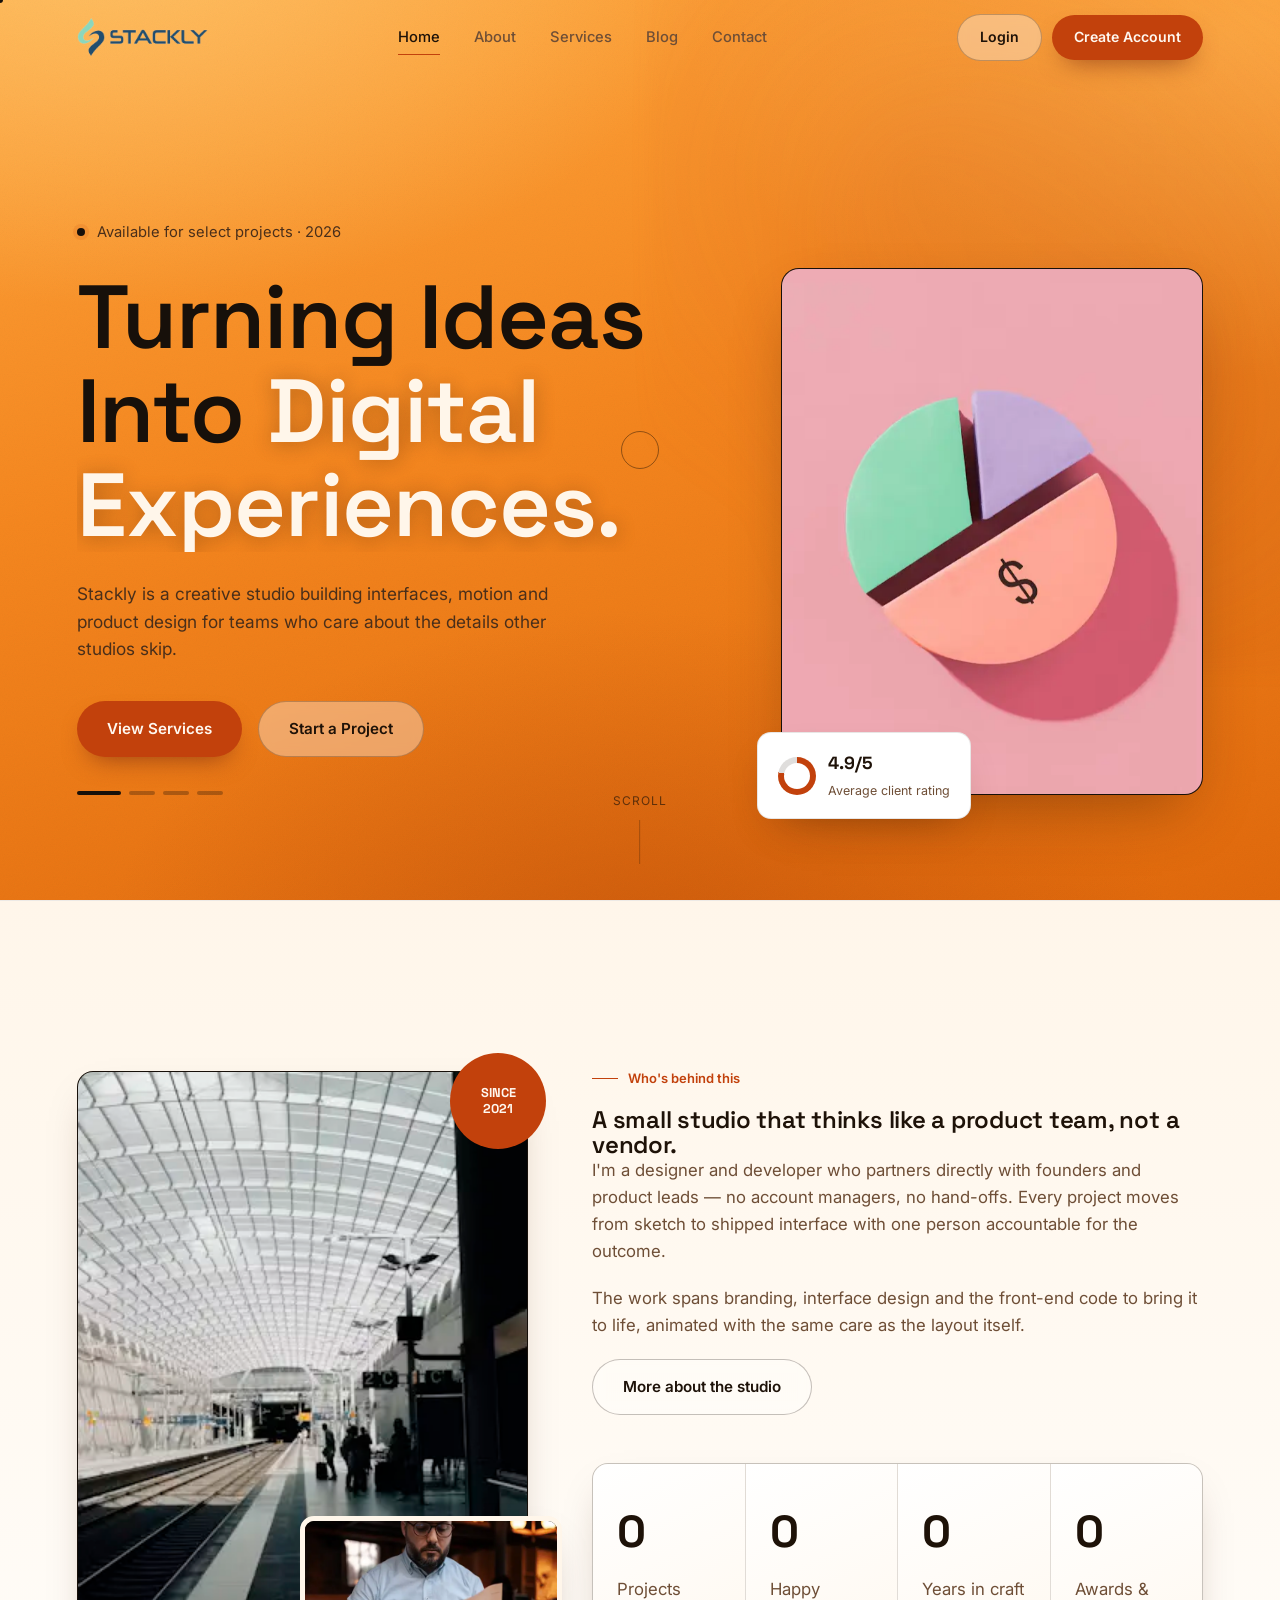
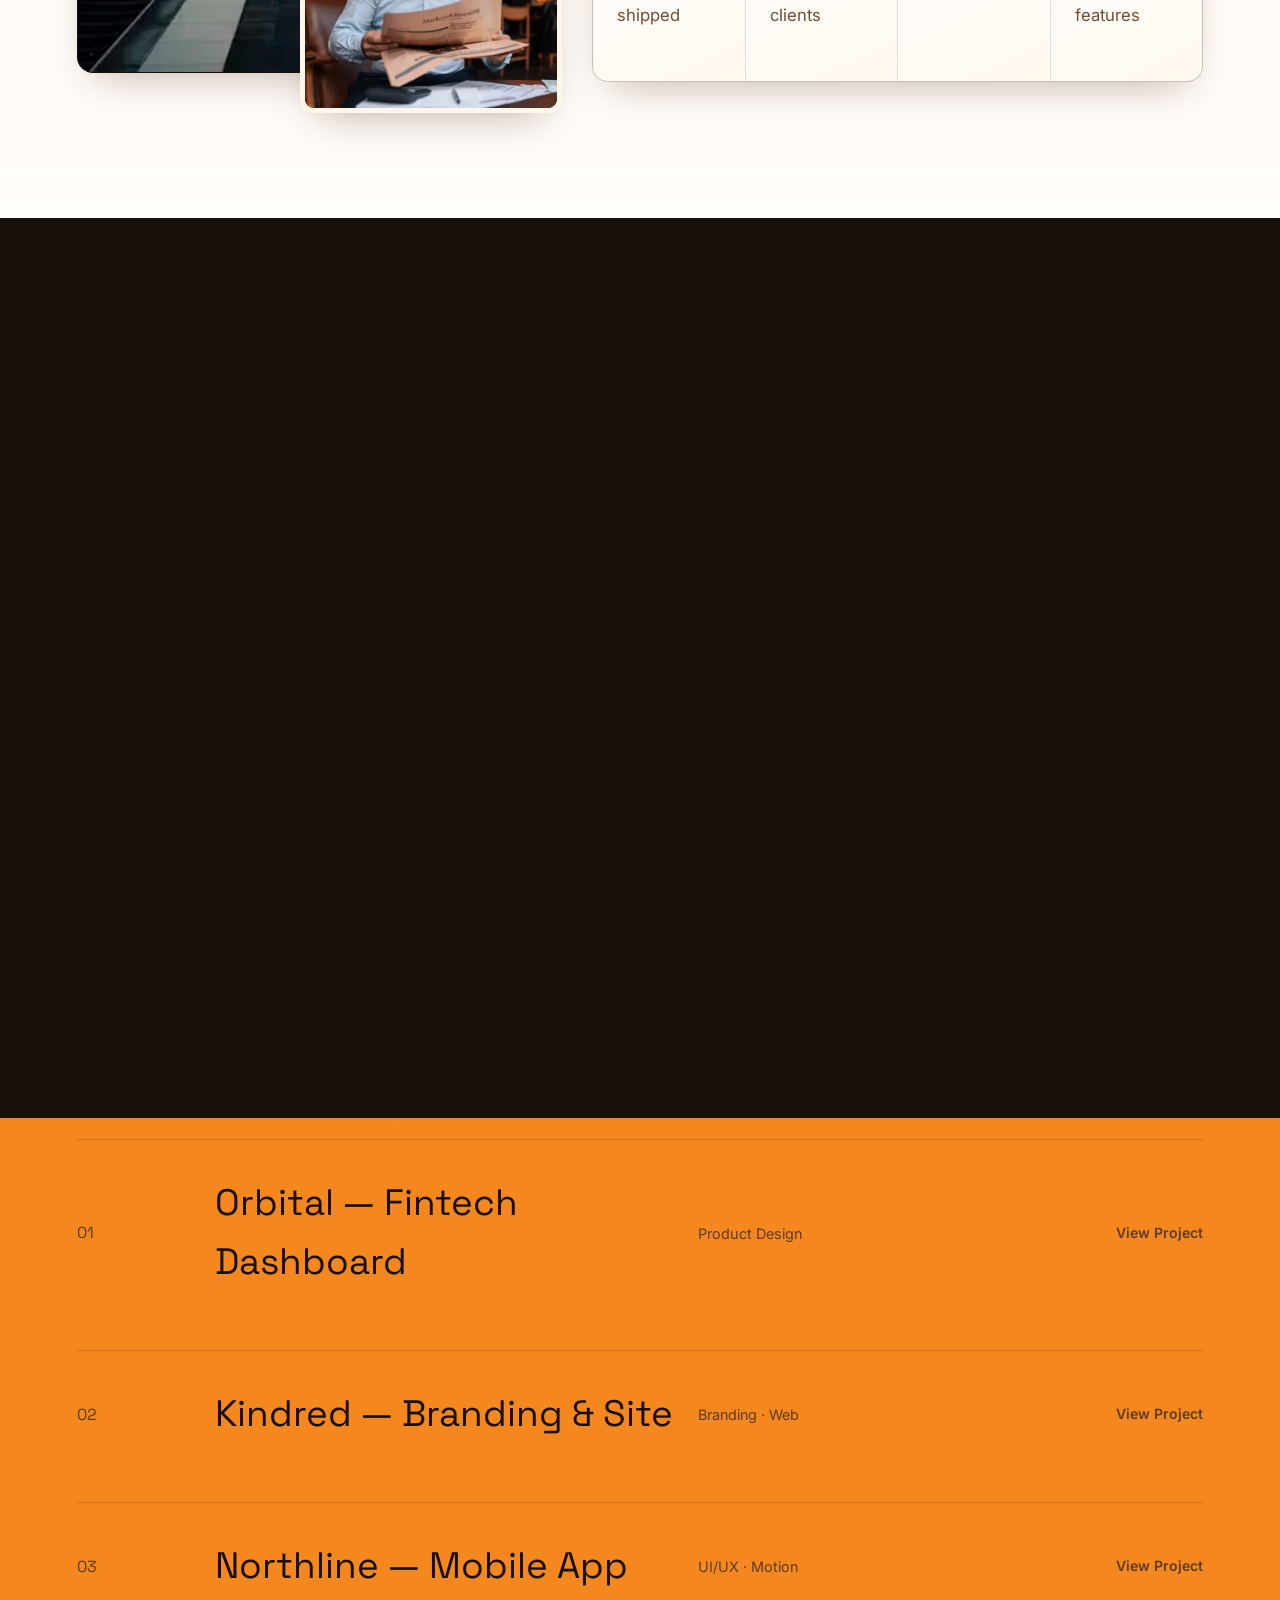
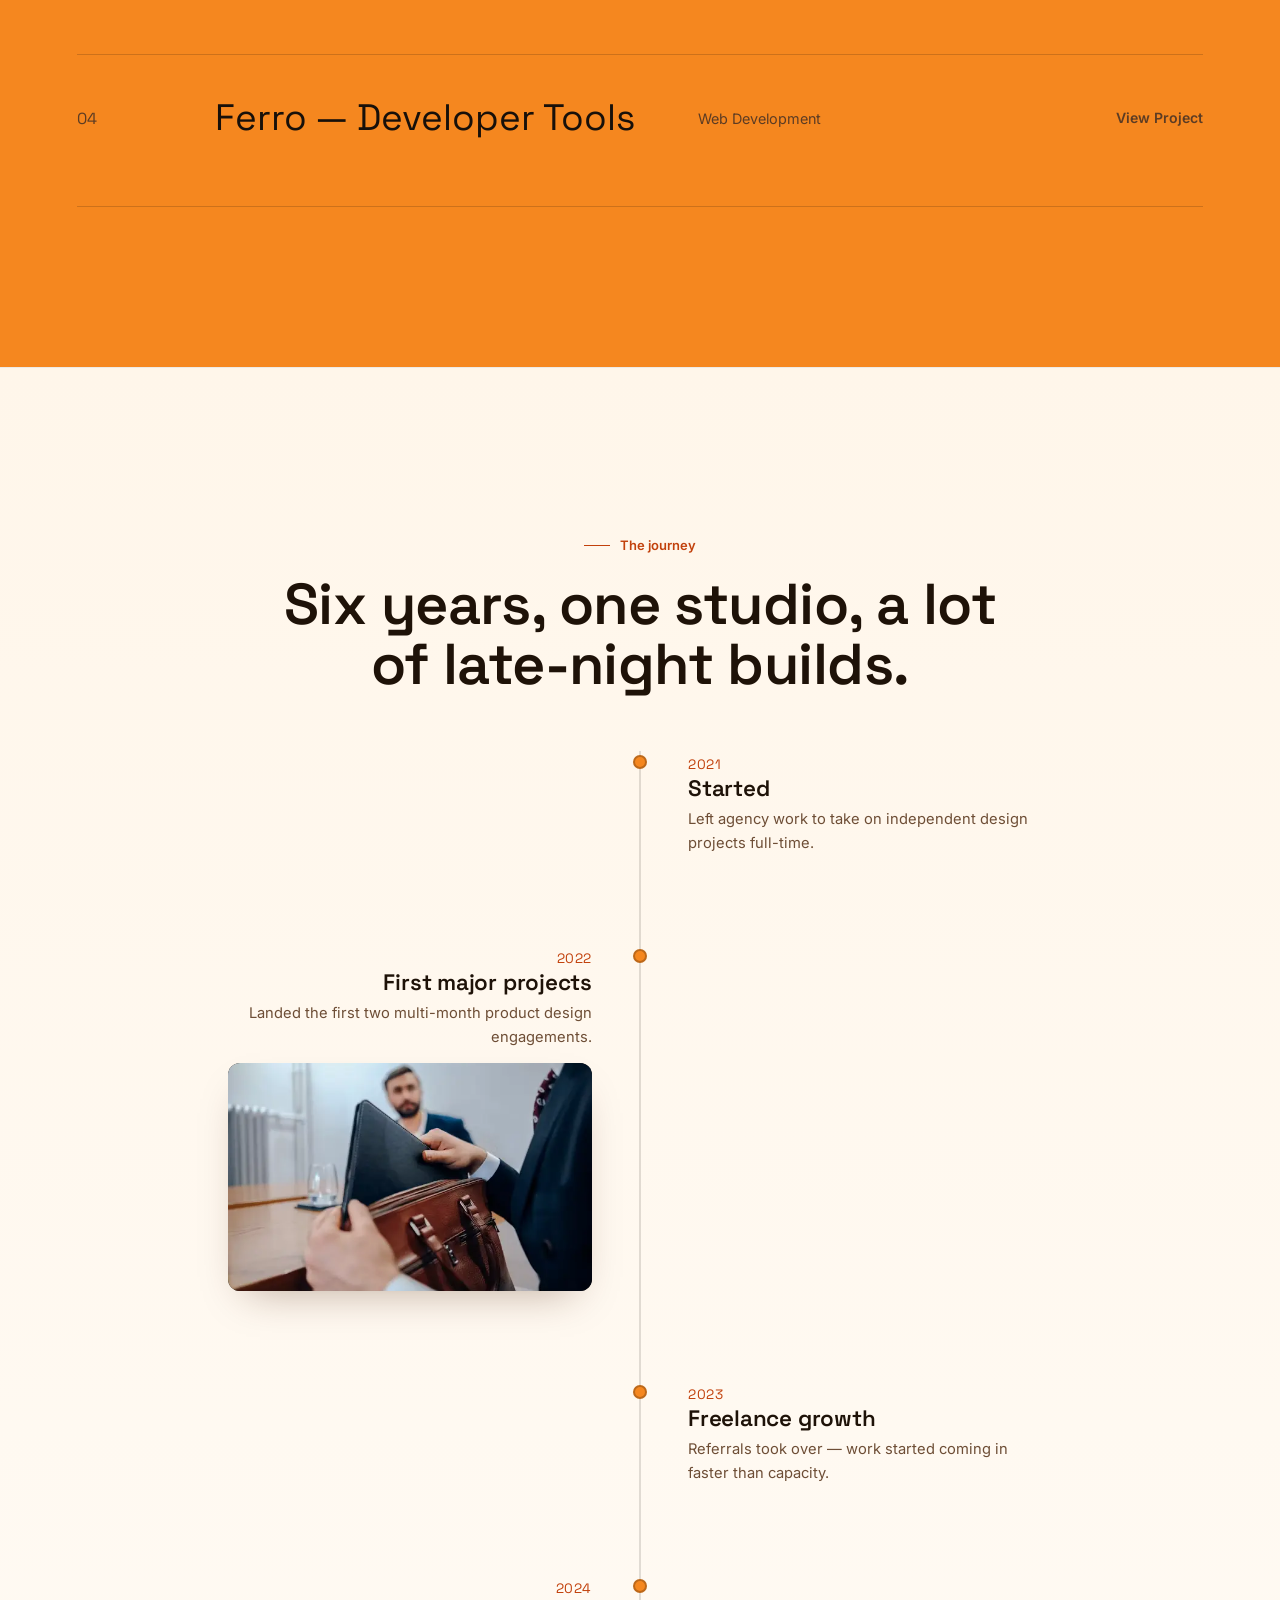
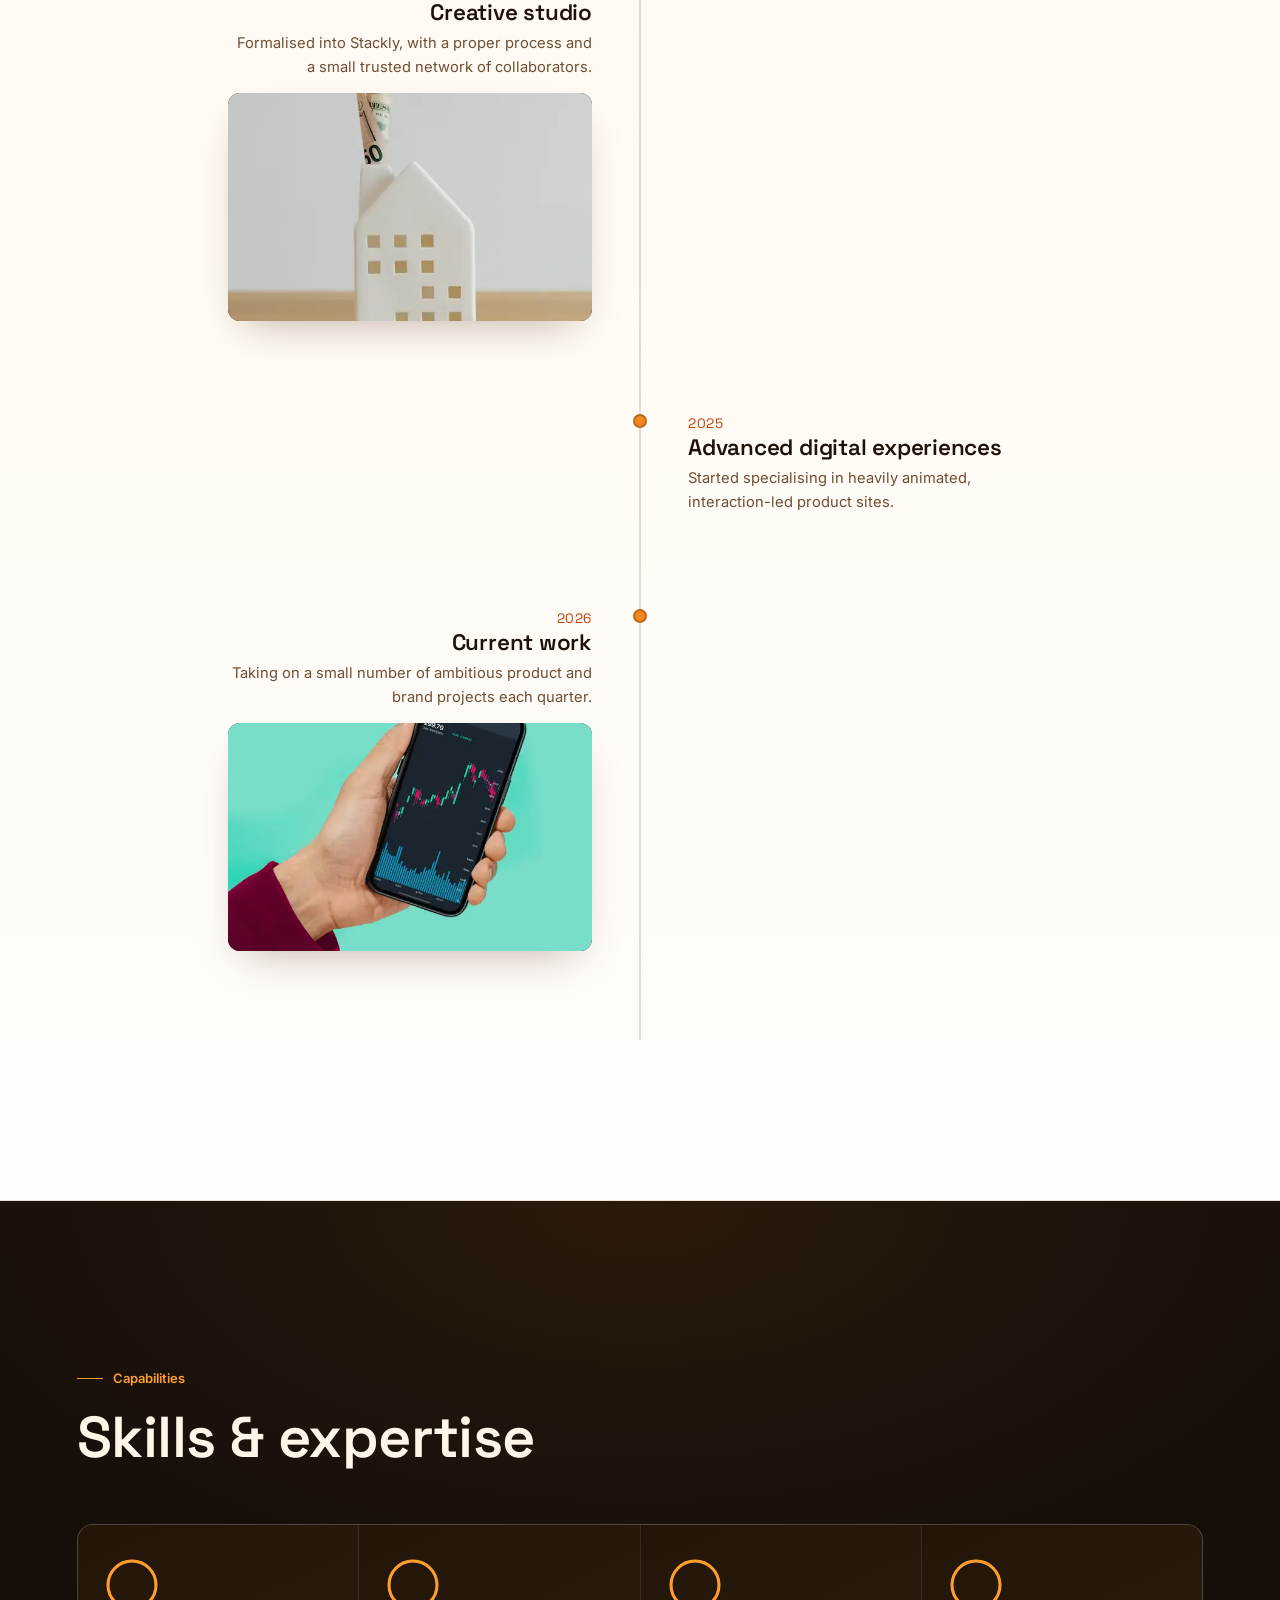
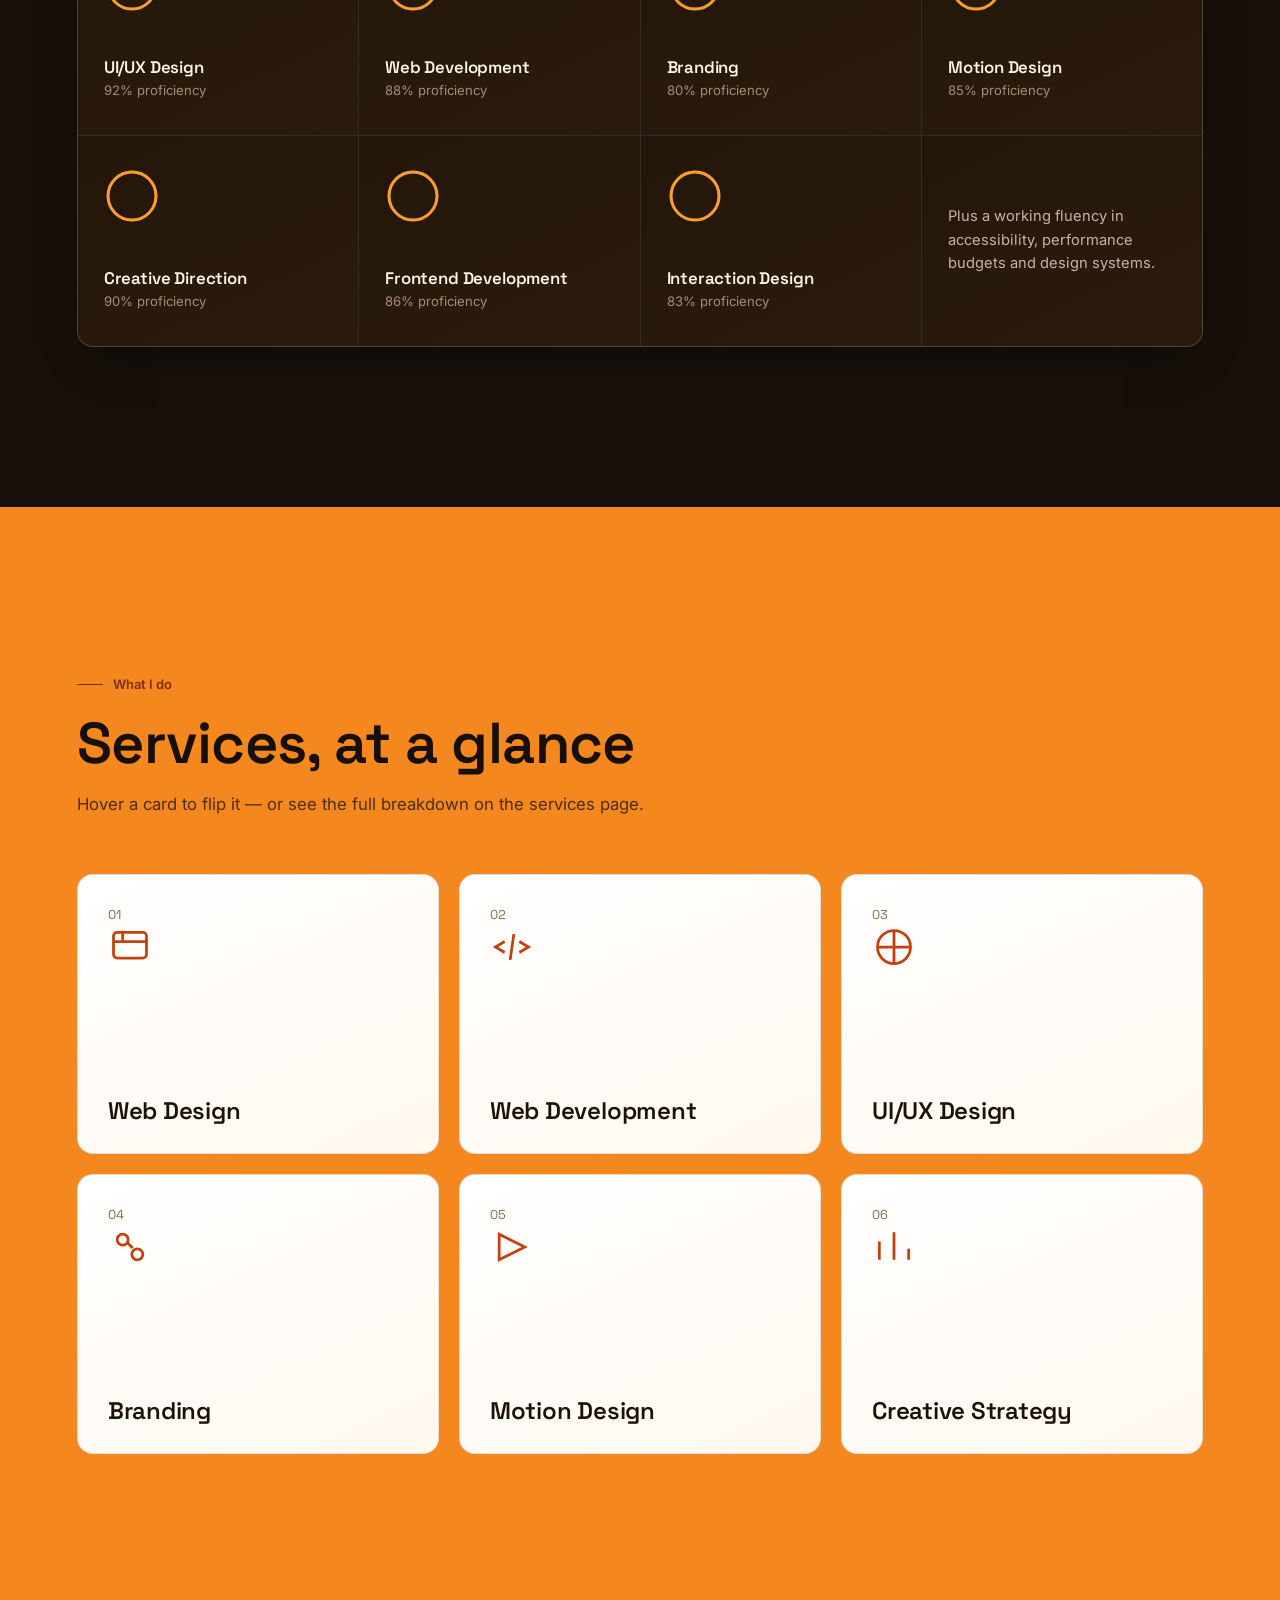
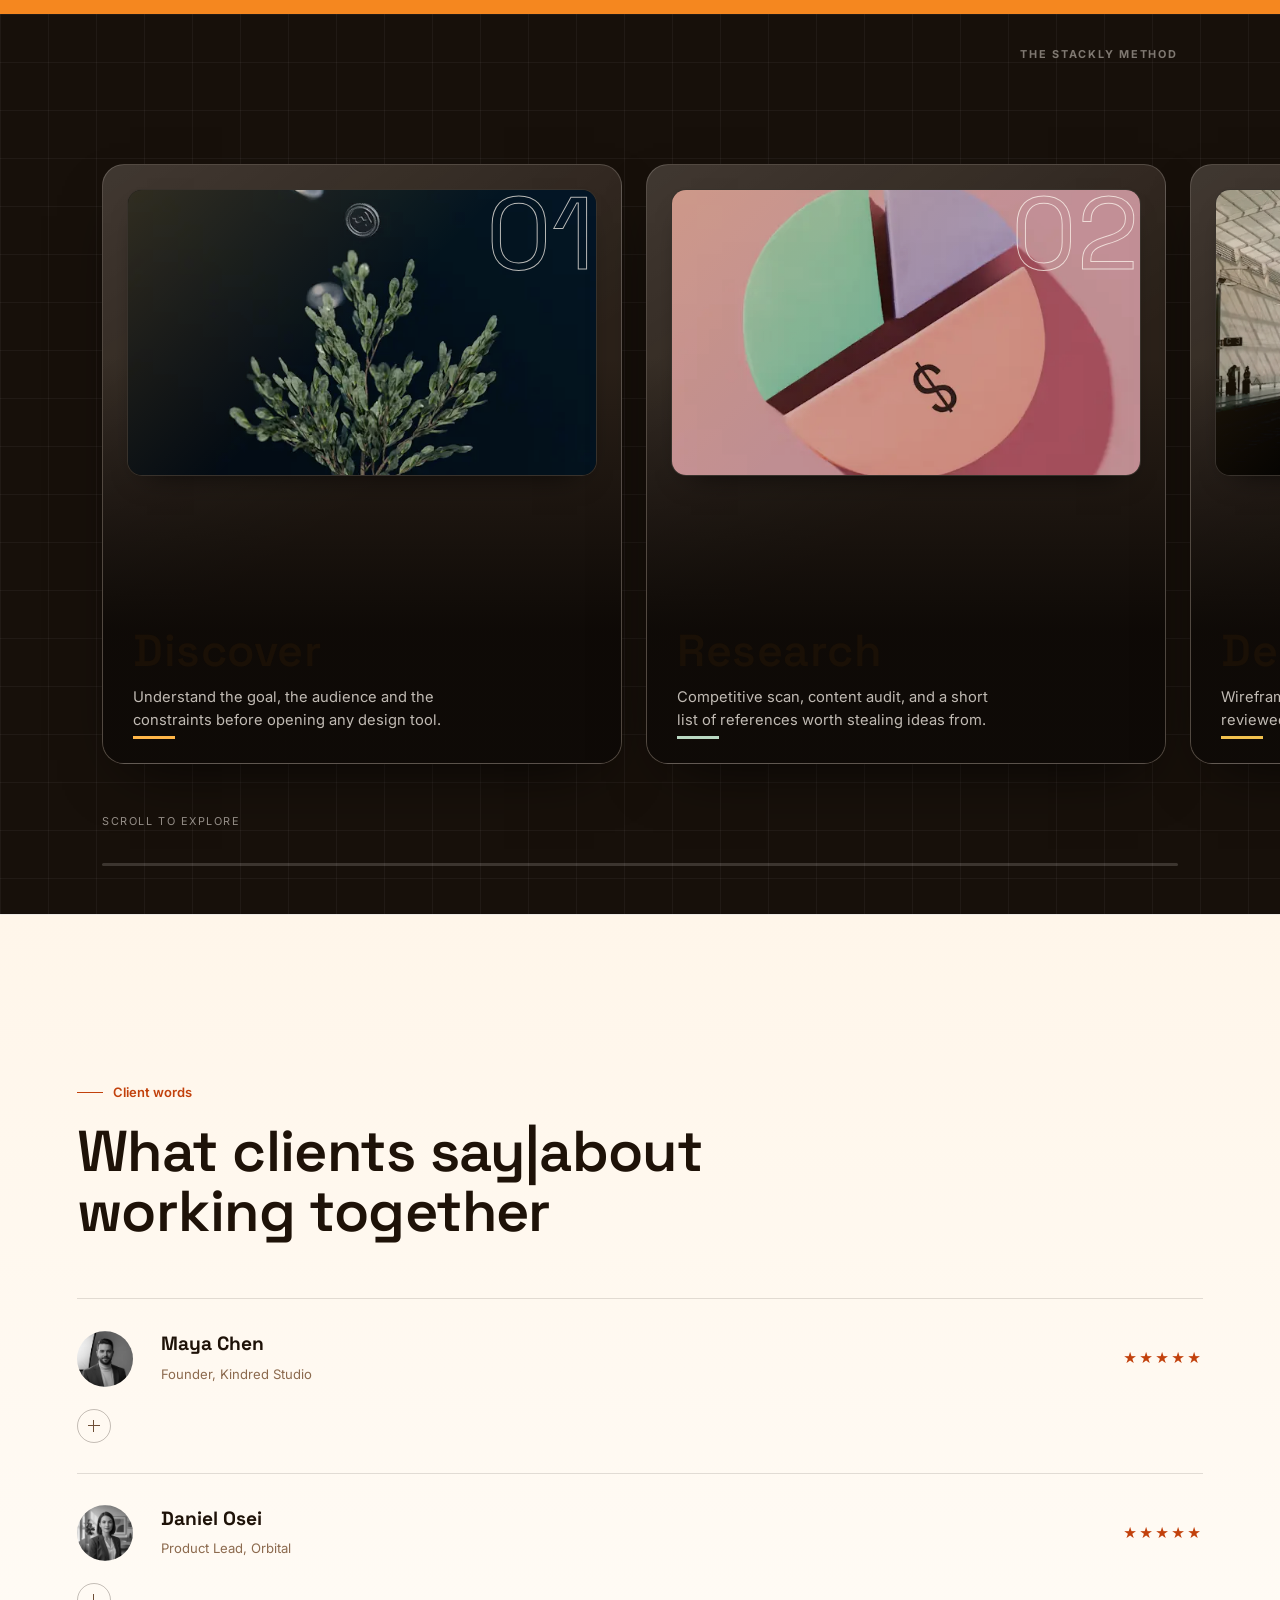
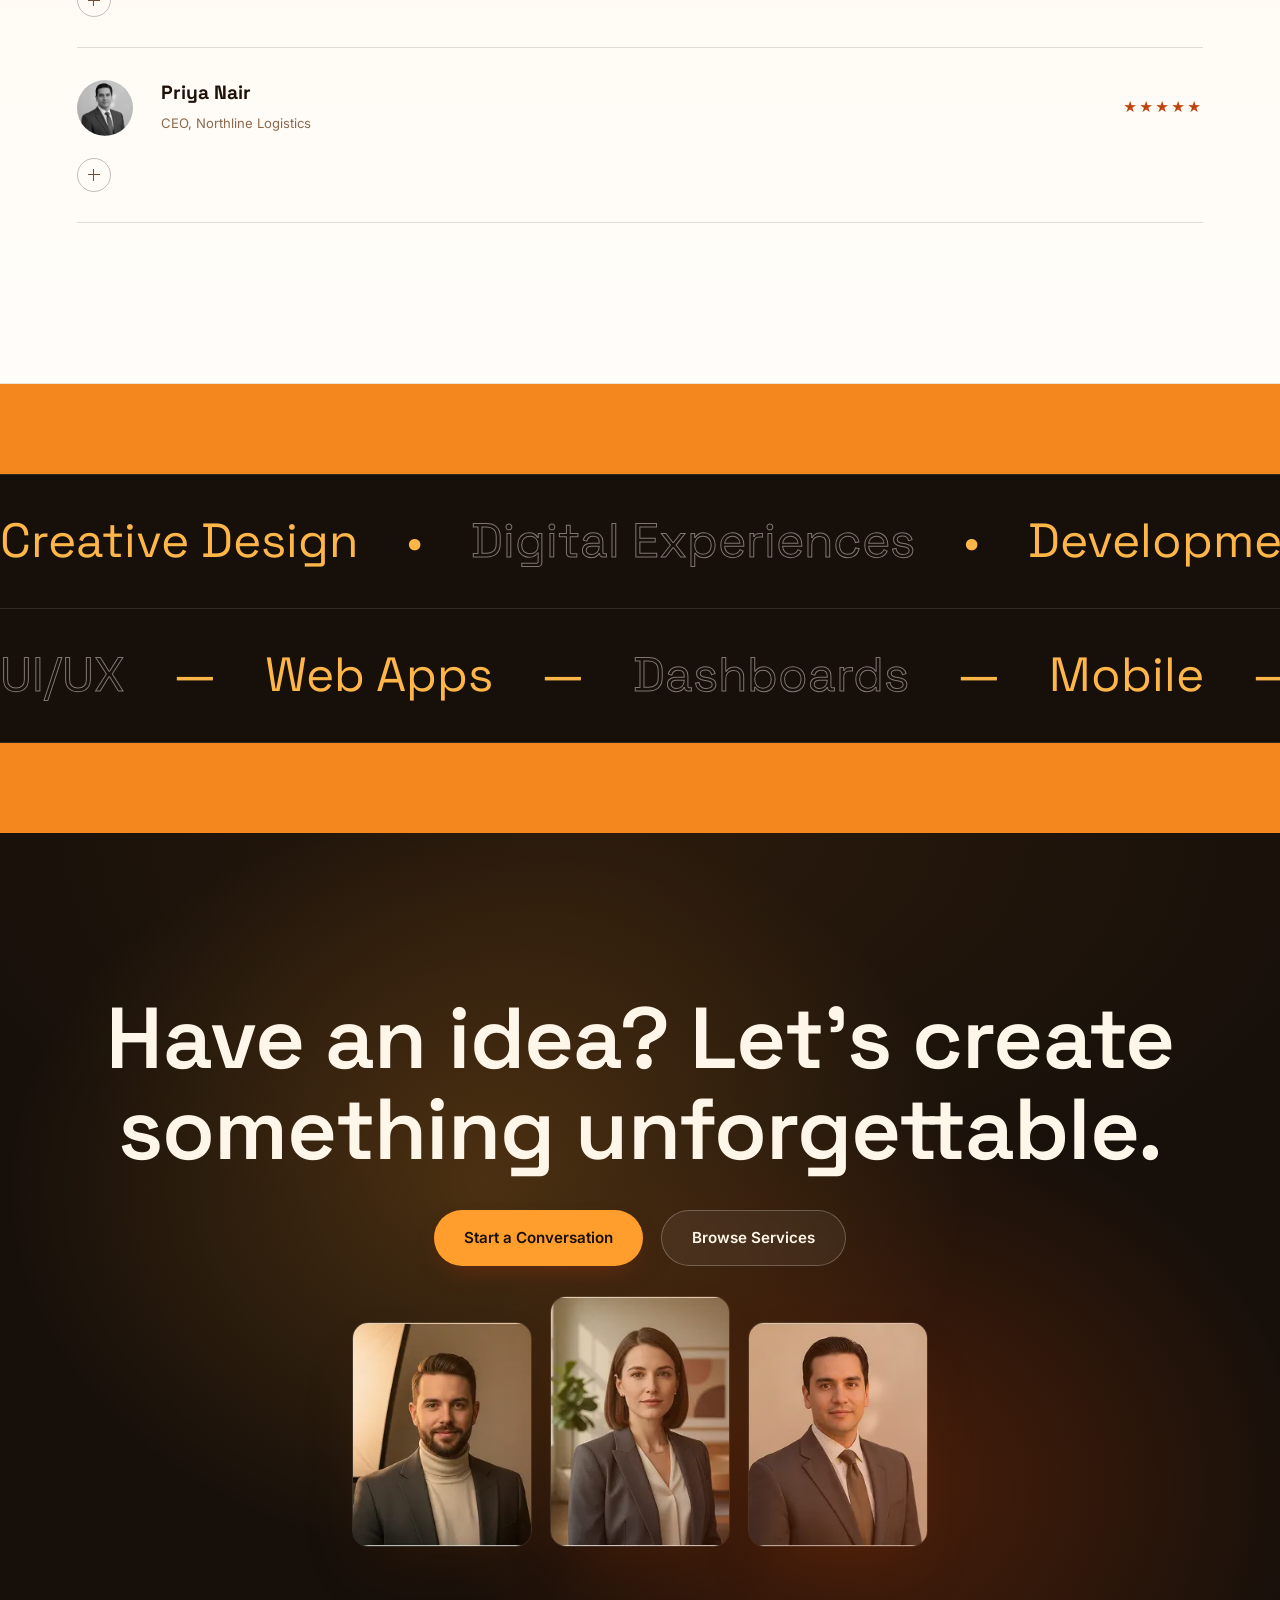
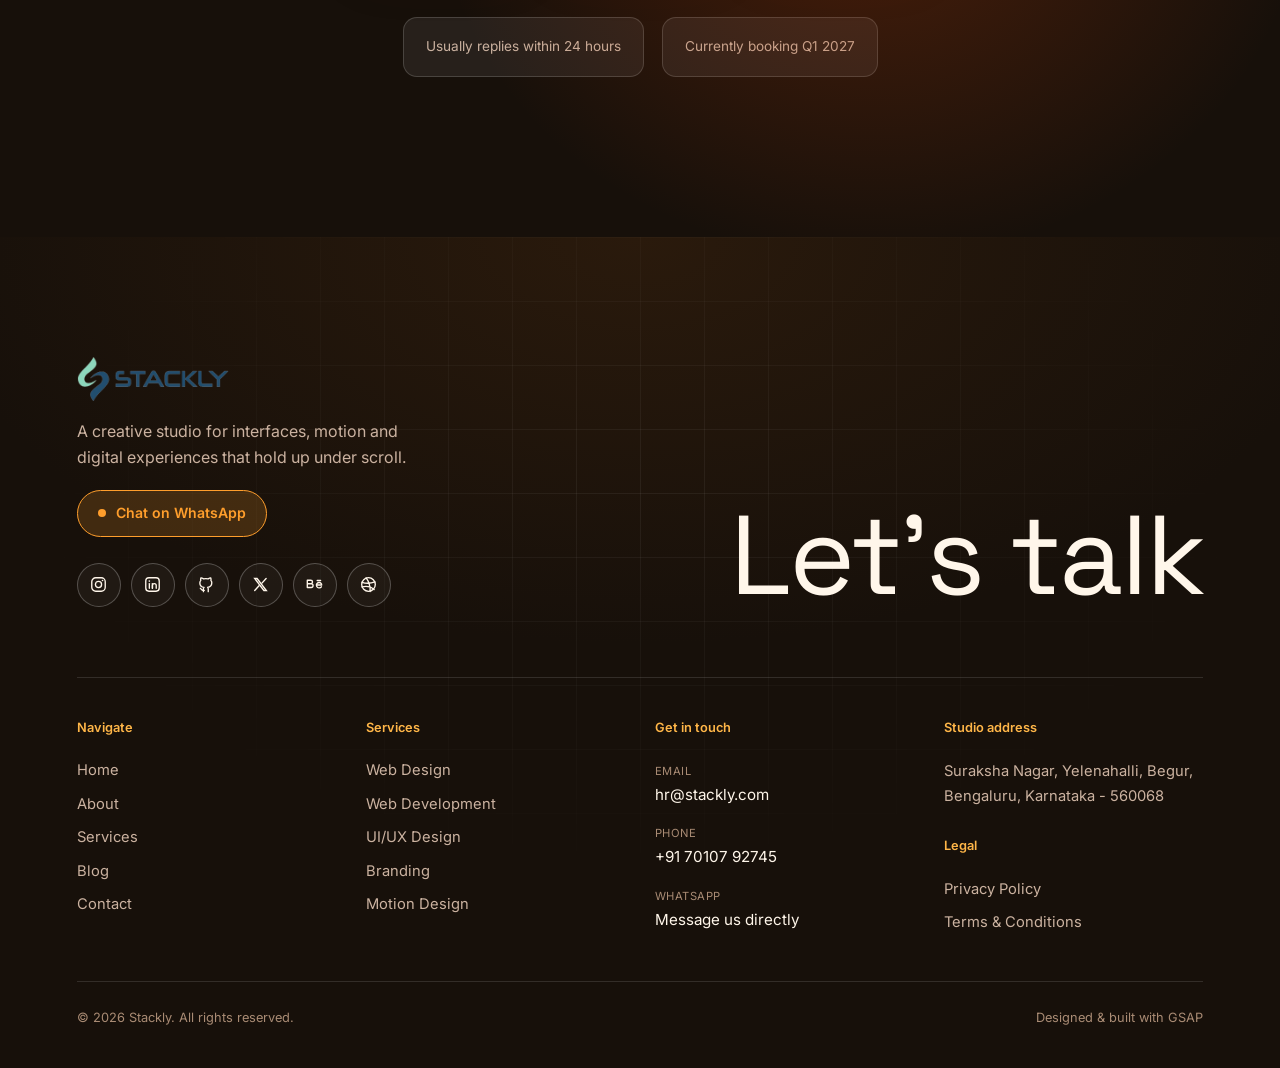
==== commit 2ed4f71d: "bugs" ====
--- a/index.html
+++ b/index.html
@@ -256,7 +256,7 @@
             <span class="timeline-year">2022</span>
             <h3>First major projects</h3>
             <p>Landed the first two multi-month product design engagements.</p>
-            <figure class="timeline-media"><img src="assets/images/index4.webp" alt="Early client project work from 2022" loading="lazy"></figure>
+            <figure class="timeline-media"><img src="assets/images/index1.webp" alt="Early client project work from 2022" loading="lazy"></figure>
           </div>
           <div class="timeline-item" data-reveal="fade-right">
             <span class="timeline-dot"></span>
@@ -566,9 +566,9 @@
     <div class="container">
       <div class="footer-top">
         <div class="footer-brand">
-          <img src="assets/logo/logo.webp" class="footer-logo" alt="Stackly logo" width="180" height="44">
+          <a href="index.html" aria-label="Stackly home"><img src="assets/logo/logo.webp" class="footer-logo" alt="Stackly logo" width="180" height="44"></a>
           <p>A creative studio for interfaces, motion and digital experiences that hold up under scroll.</p>
-          <a class="footer-whatsapp" href="https://wa.me/7010792745" target="_blank" rel="noopener" aria-label="Chat with Stackly on WhatsApp">
+          <a class="footer-whatsapp" href="404.html" target="_blank" rel="noopener" aria-label="Chat with Stackly on WhatsApp">
             <span class="footer-whatsapp-dot" aria-hidden="true"></span>
             Chat on WhatsApp
           </a>
--- a/css/style.css
+++ b/css/style.css
@@ -730,11 +730,12 @@
 .skill-bar-track i{display:block;height:100%;width:0%;background:var(--accent);border-radius:100px;transition:width 1.4s var(--ease)}
 
 /* accordion (experience / expandable services / faq) */
-.accordion-list{border-top:1px solid var(--border)}
+.accordion-list{border:1px solid var(--border);border-radius:16px;overflow:hidden;box-shadow:var(--shadow-card)}
 .accordion-item{border-bottom:1px solid var(--border)}
+.accordion-item:last-child{border-bottom:0}
 .accordion-trigger{
   width:100%;display:flex;justify-content:space-between;align-items:center;gap:20px;
-  padding:26px 0;text-align:left;cursor:pointer;
+  padding:26px 24px;text-align:left;cursor:pointer;
 }
 .accordion-trigger .left{display:flex;flex-direction:column;gap:4px}
 .accordion-trigger h3,.accordion-trigger h4{font-size:1.15rem;font-family:var(--font-display)}
@@ -1306,6 +1307,7 @@
   overflow:hidden;
   background:var(--bg-deep); /* fallback while the image loads — never orange */
 }
+.hero--photo .hero-float-card{left:24px;bottom:24px}
 .hero--photo .hero-bg-shape{display:none} /* no orange glow blob — image is the only background */
 
 .hero-bg-photo{
--- a/css/responsive.css
+++ b/css/responsive.css
@@ -58,7 +58,7 @@
   .skills-grid{grid-template-columns:1fr}
   .footer-grid{grid-template-columns:1fr}
   .role-select{grid-template-columns:1fr}
-  .hero-float-card{left:0;bottom:-18px;padding:12px 16px}
+  .hero-float-card{left:12px;bottom:12px;padding:12px 16px}
   .error-code{font-size:clamp(4rem,26vw,7rem)}
   .form-toast{left:16px;right:16px;bottom:16px}
 }
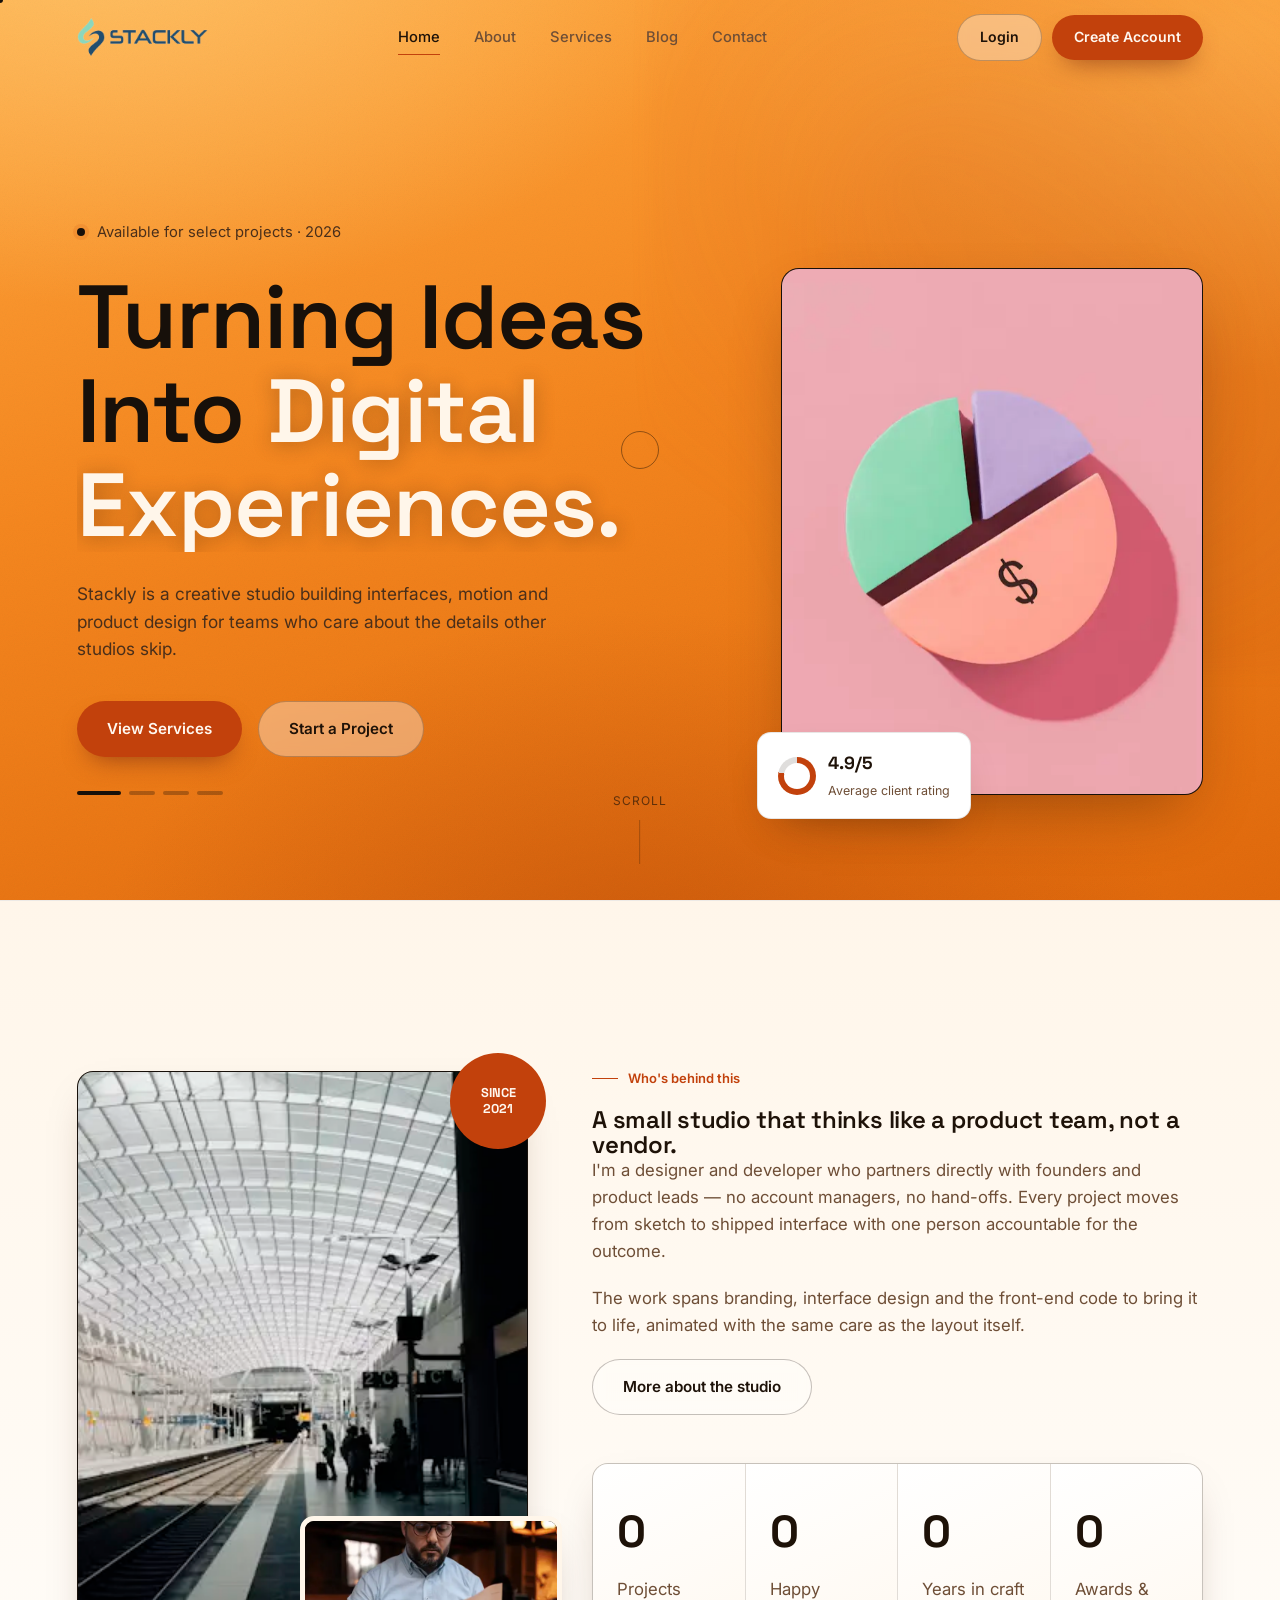
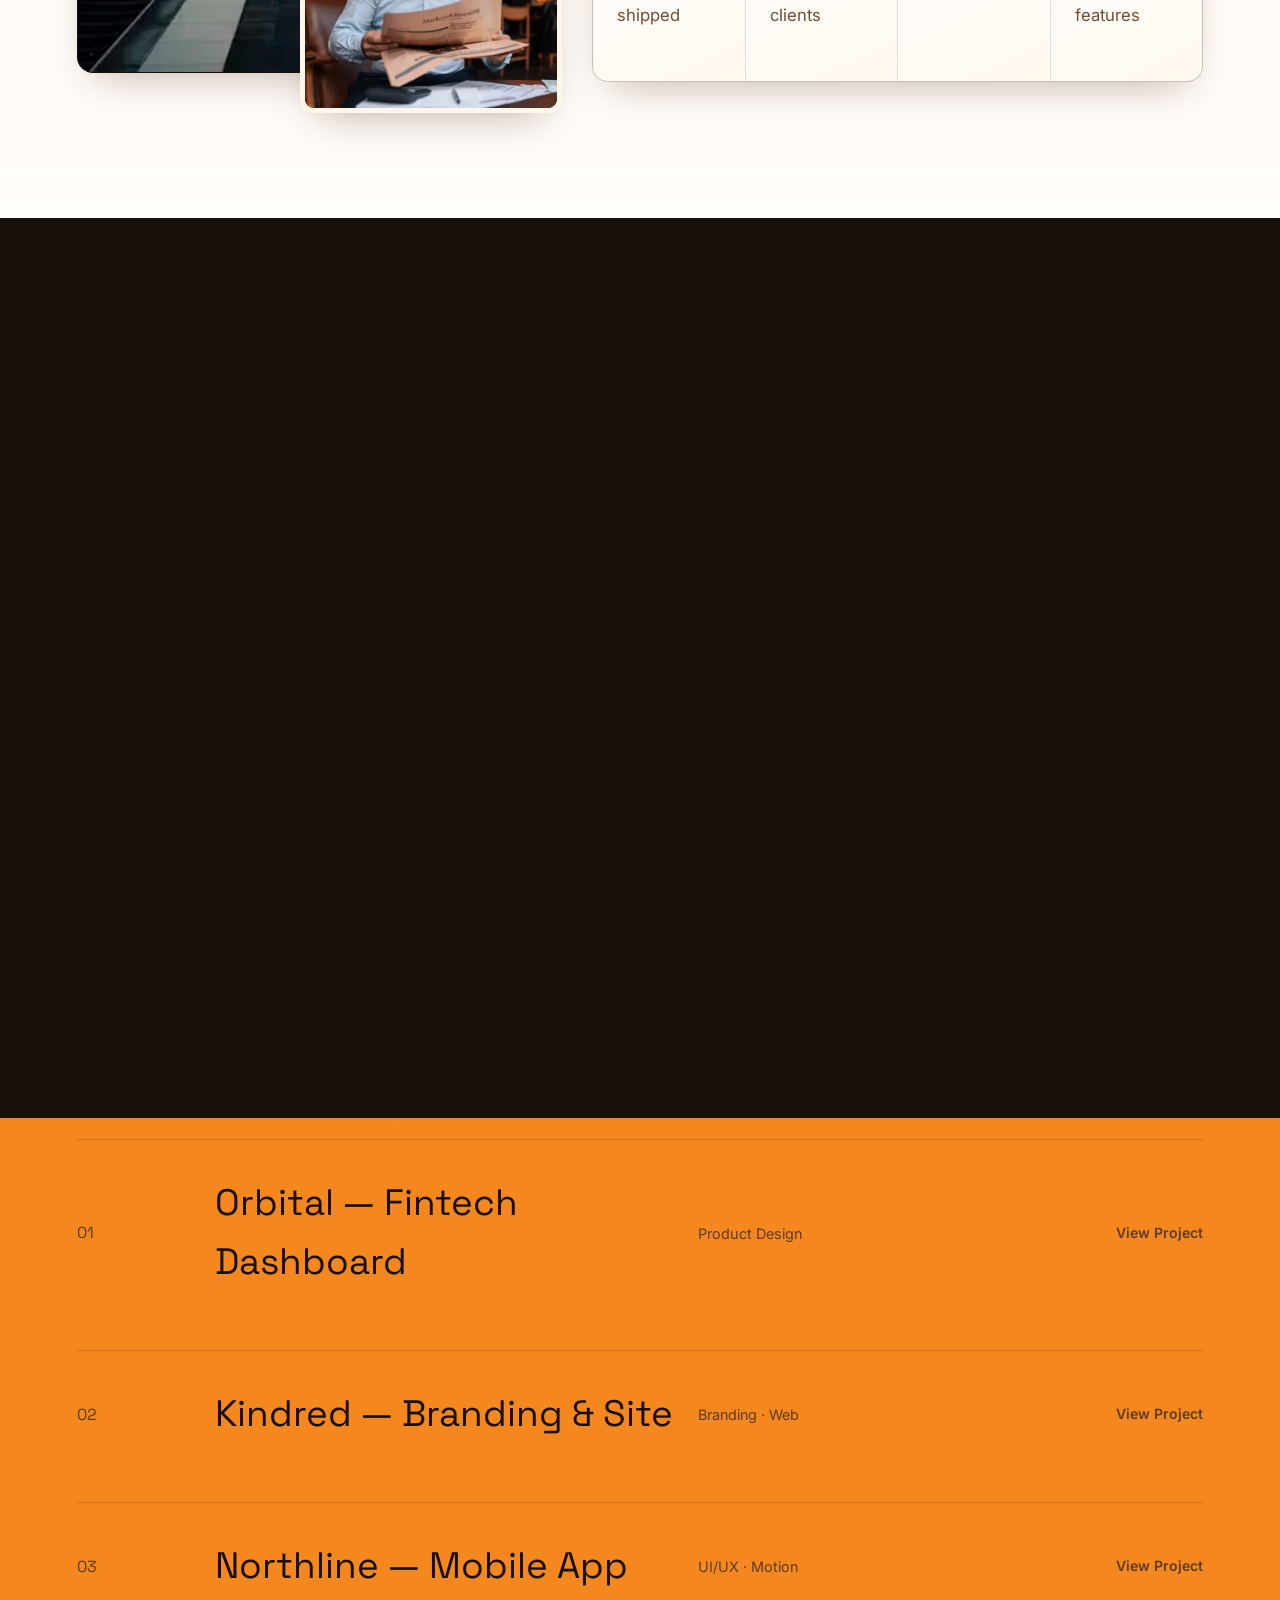
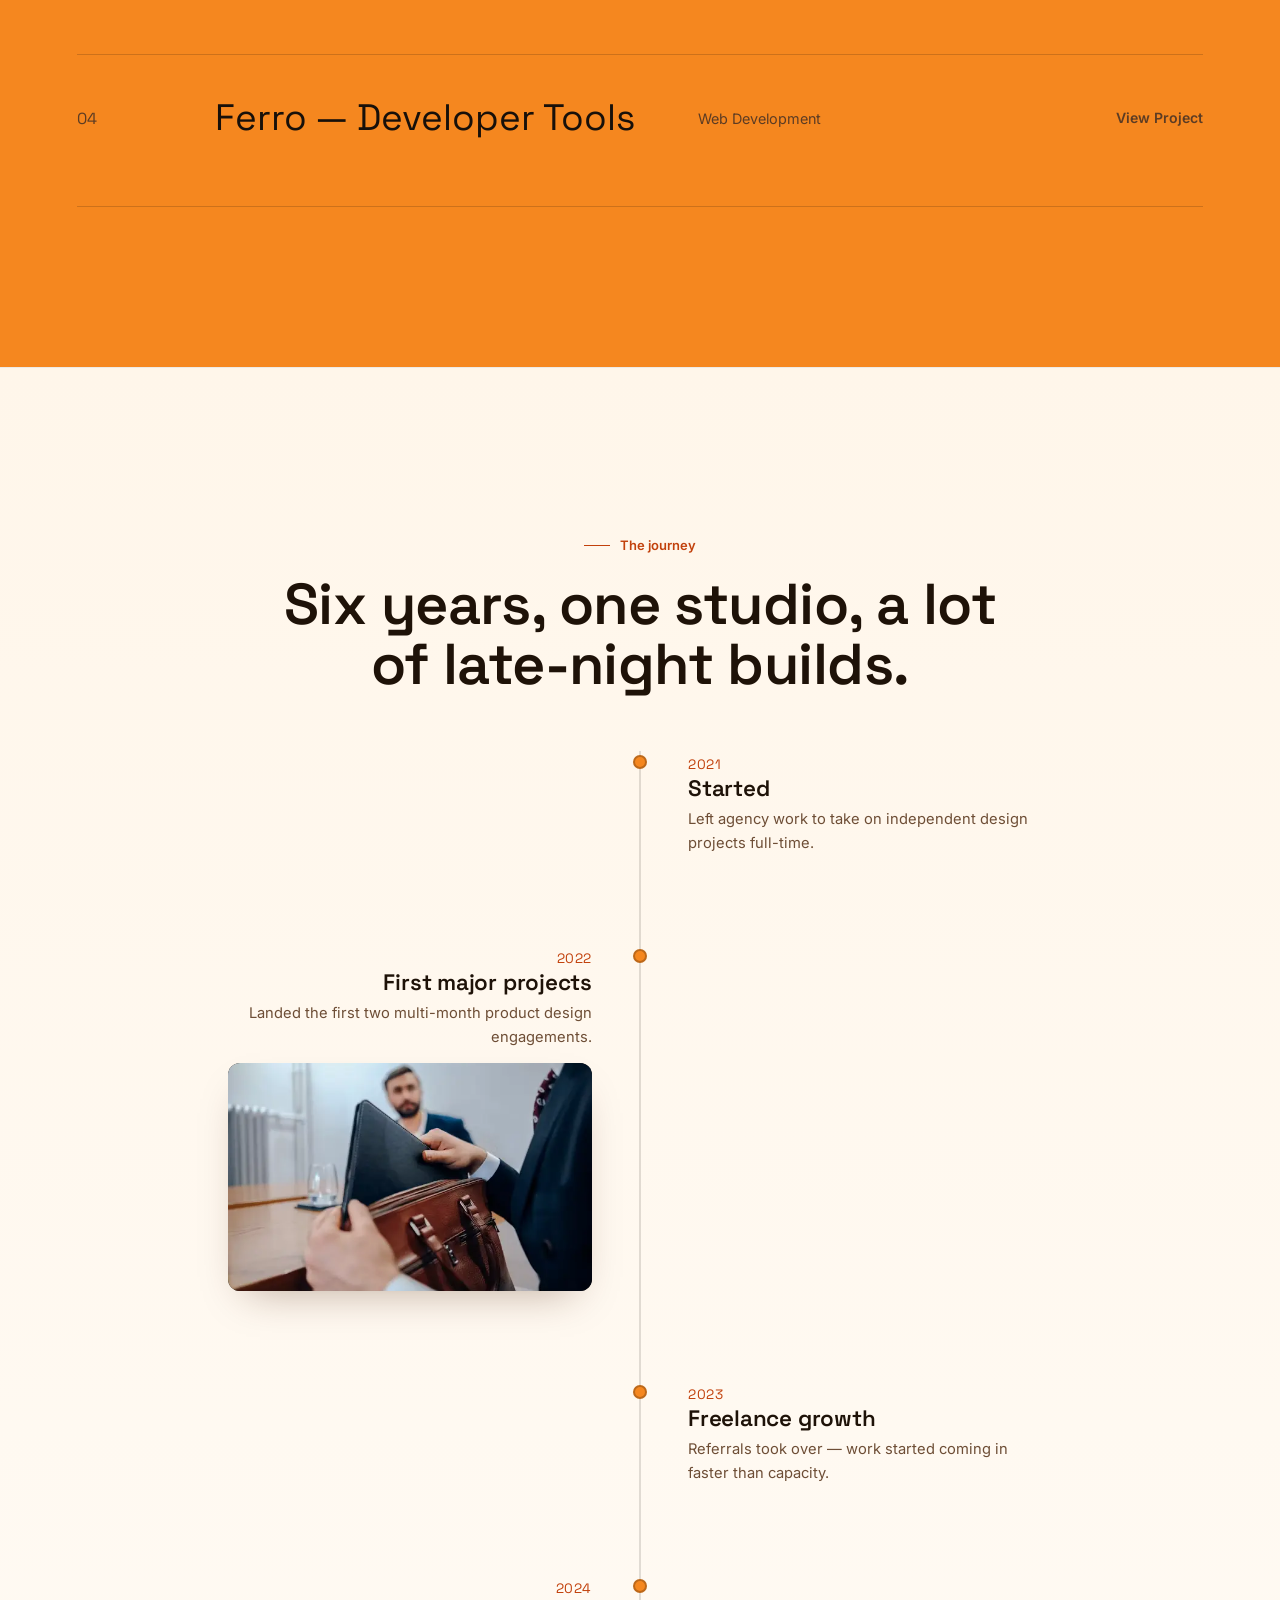
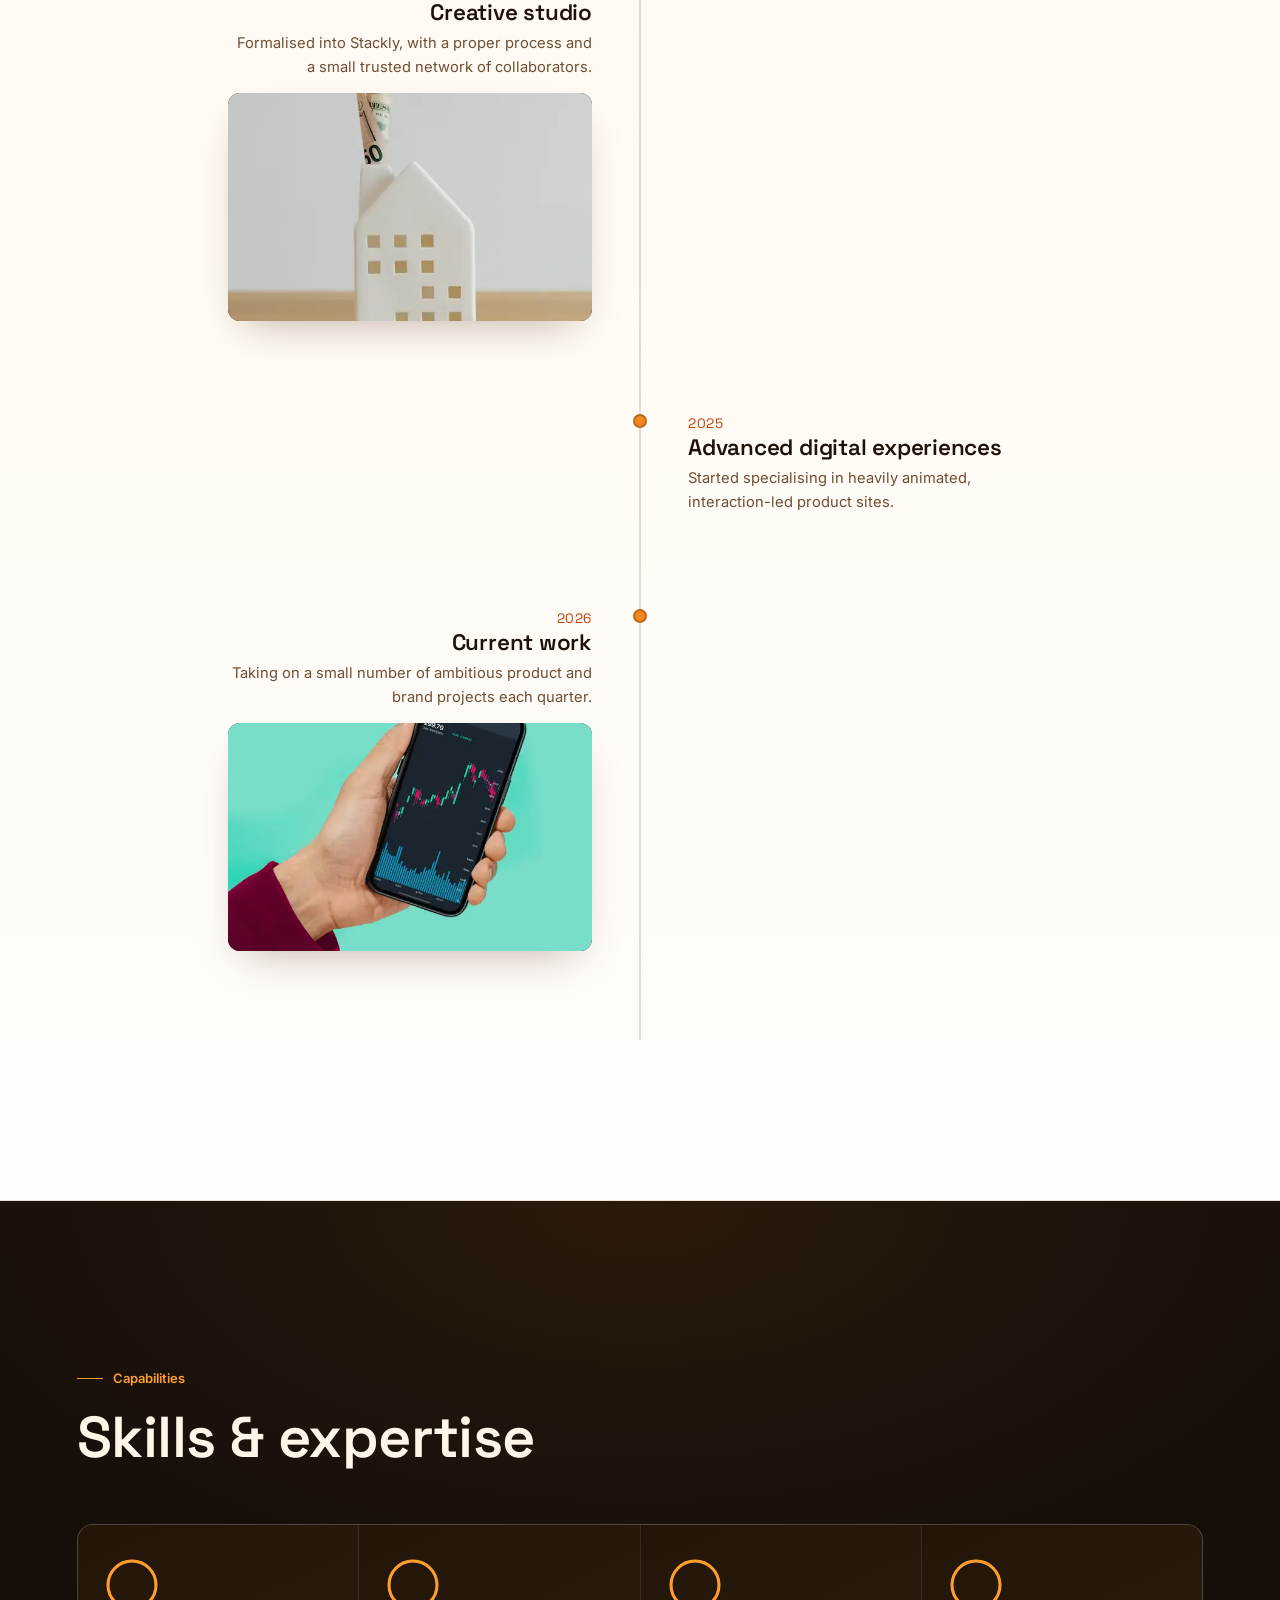
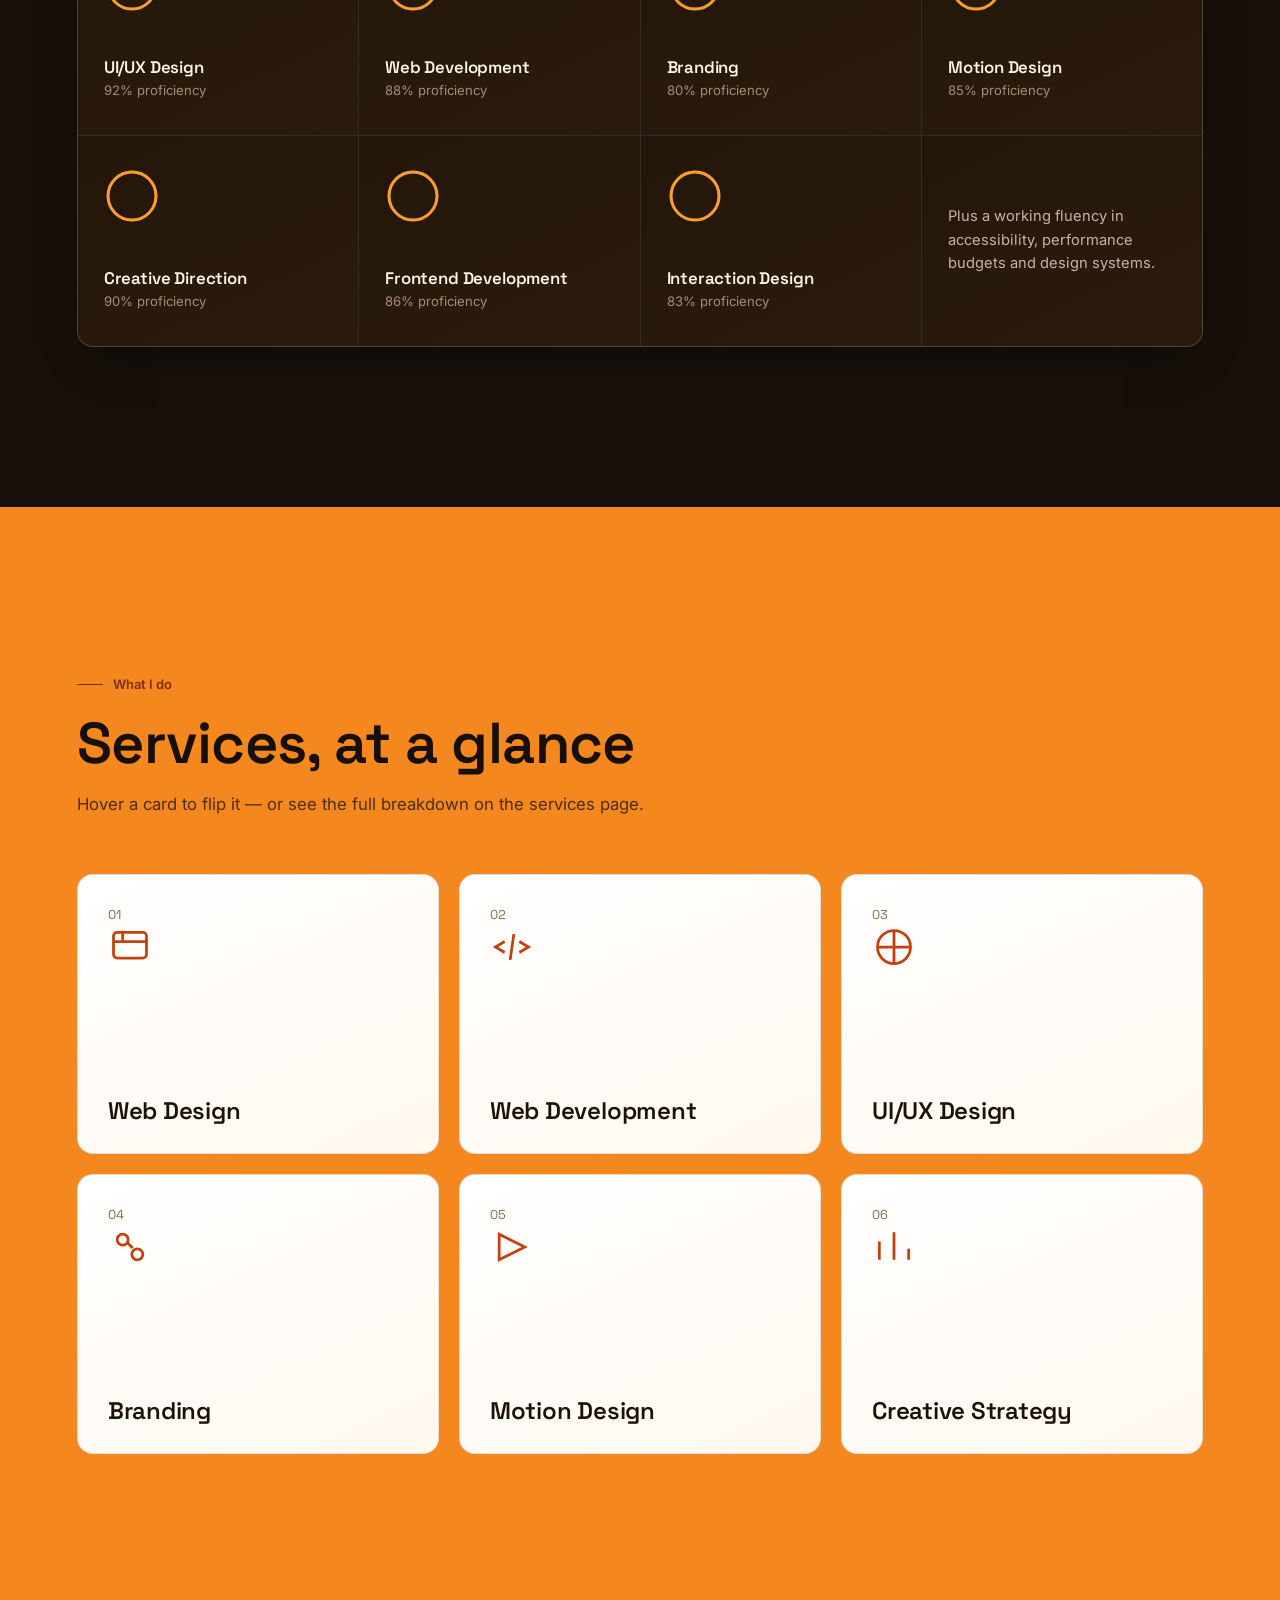
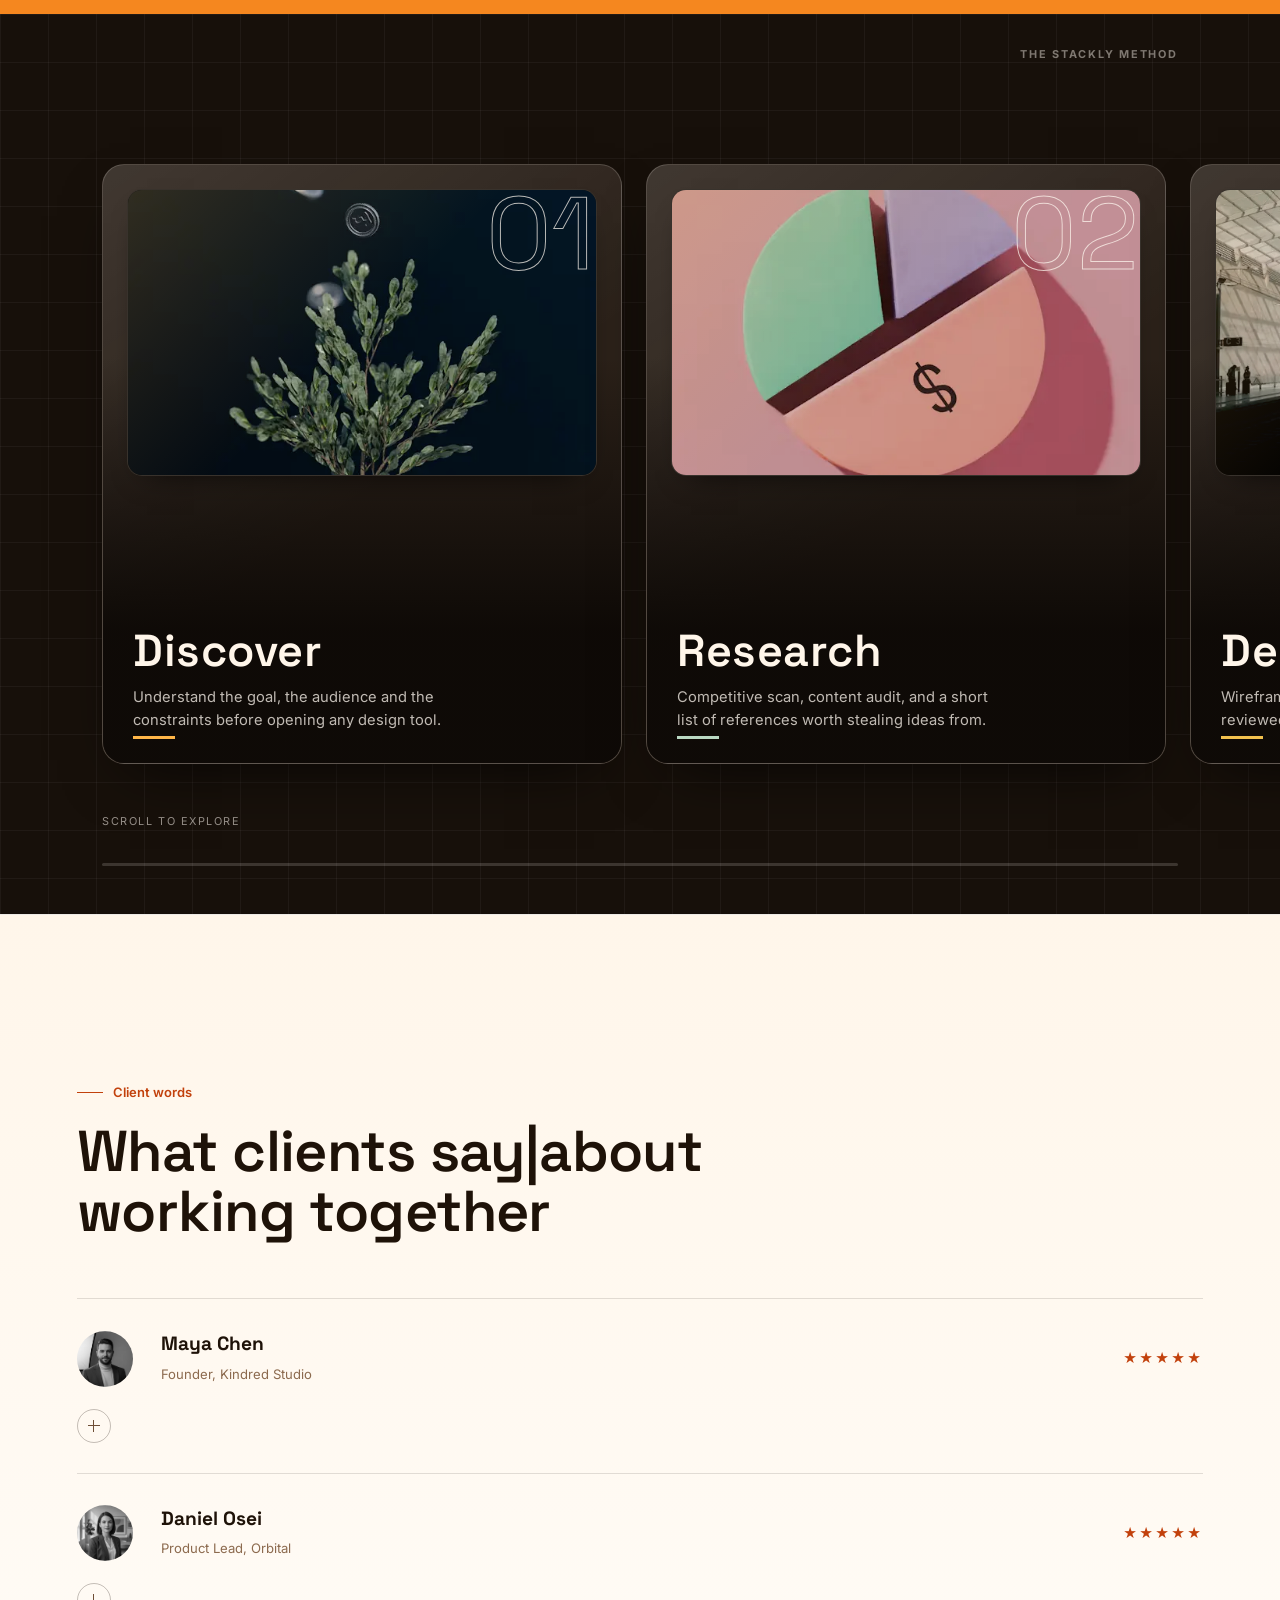
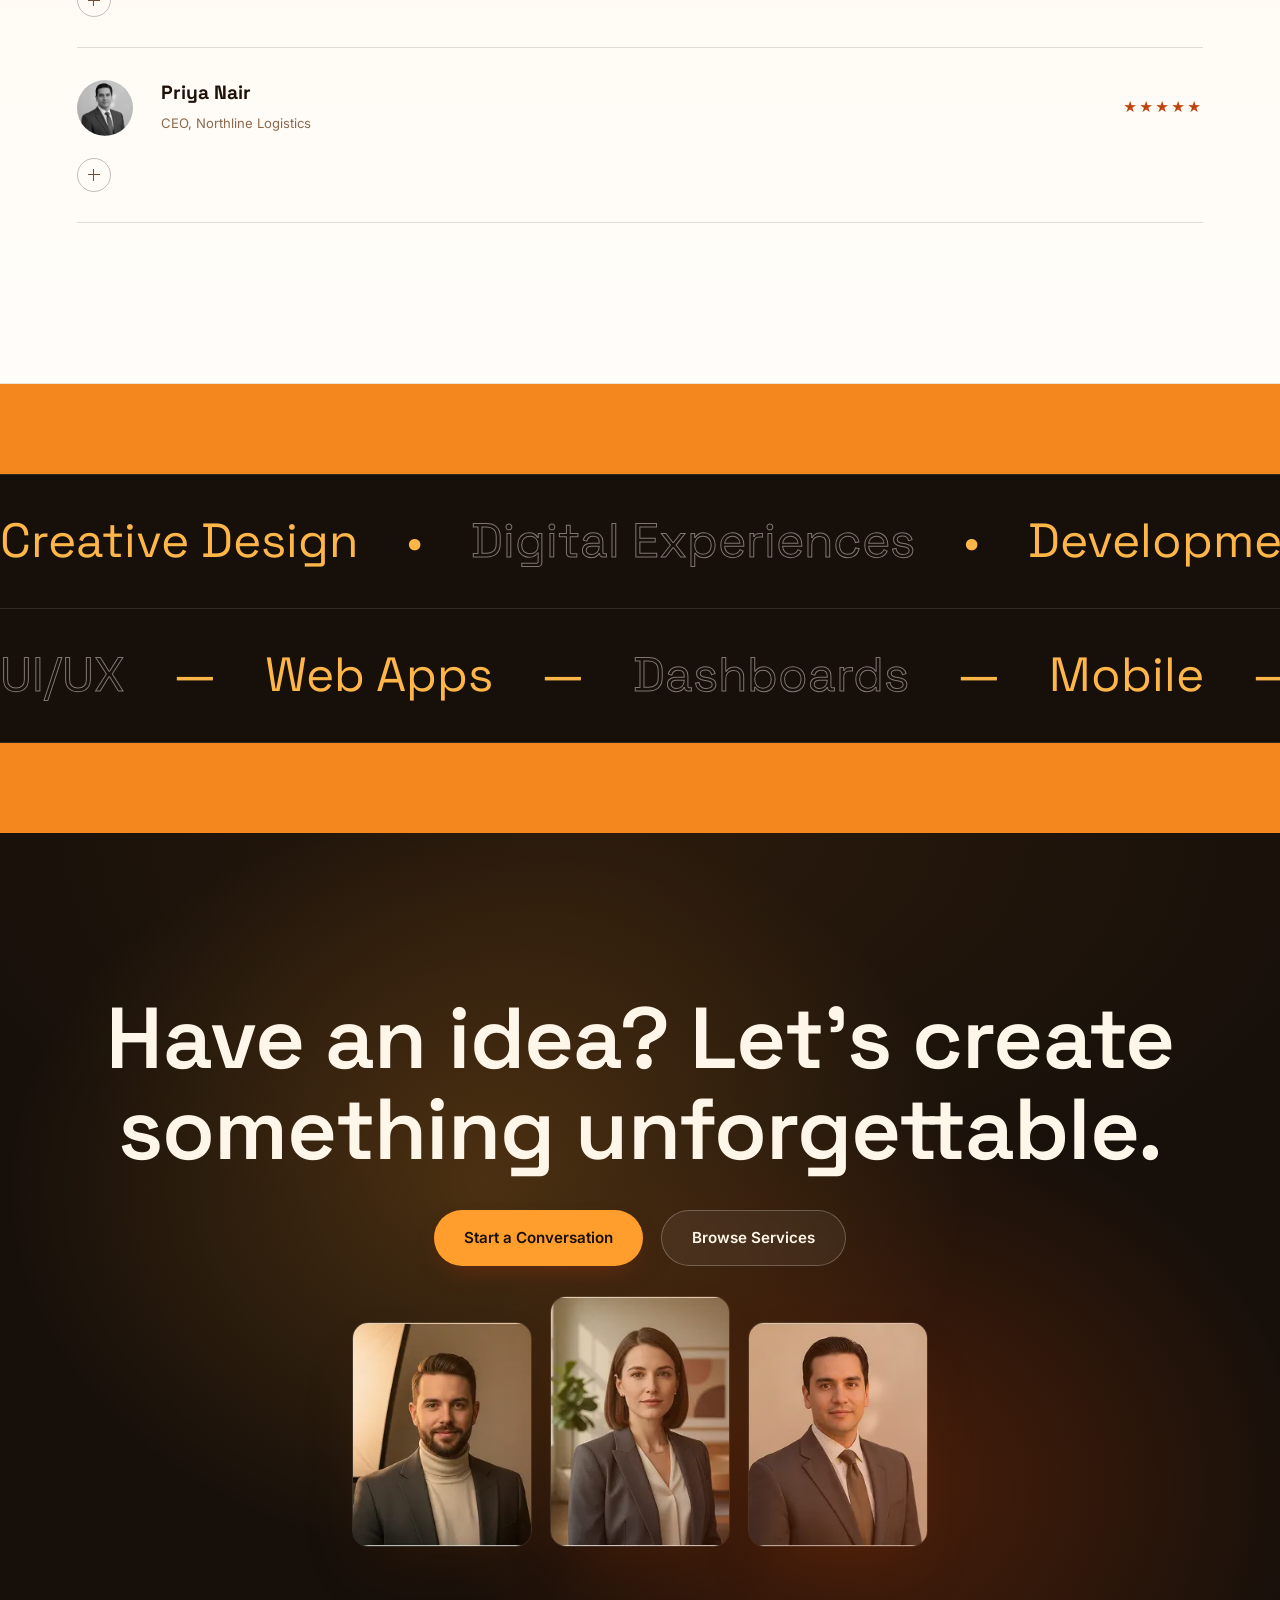
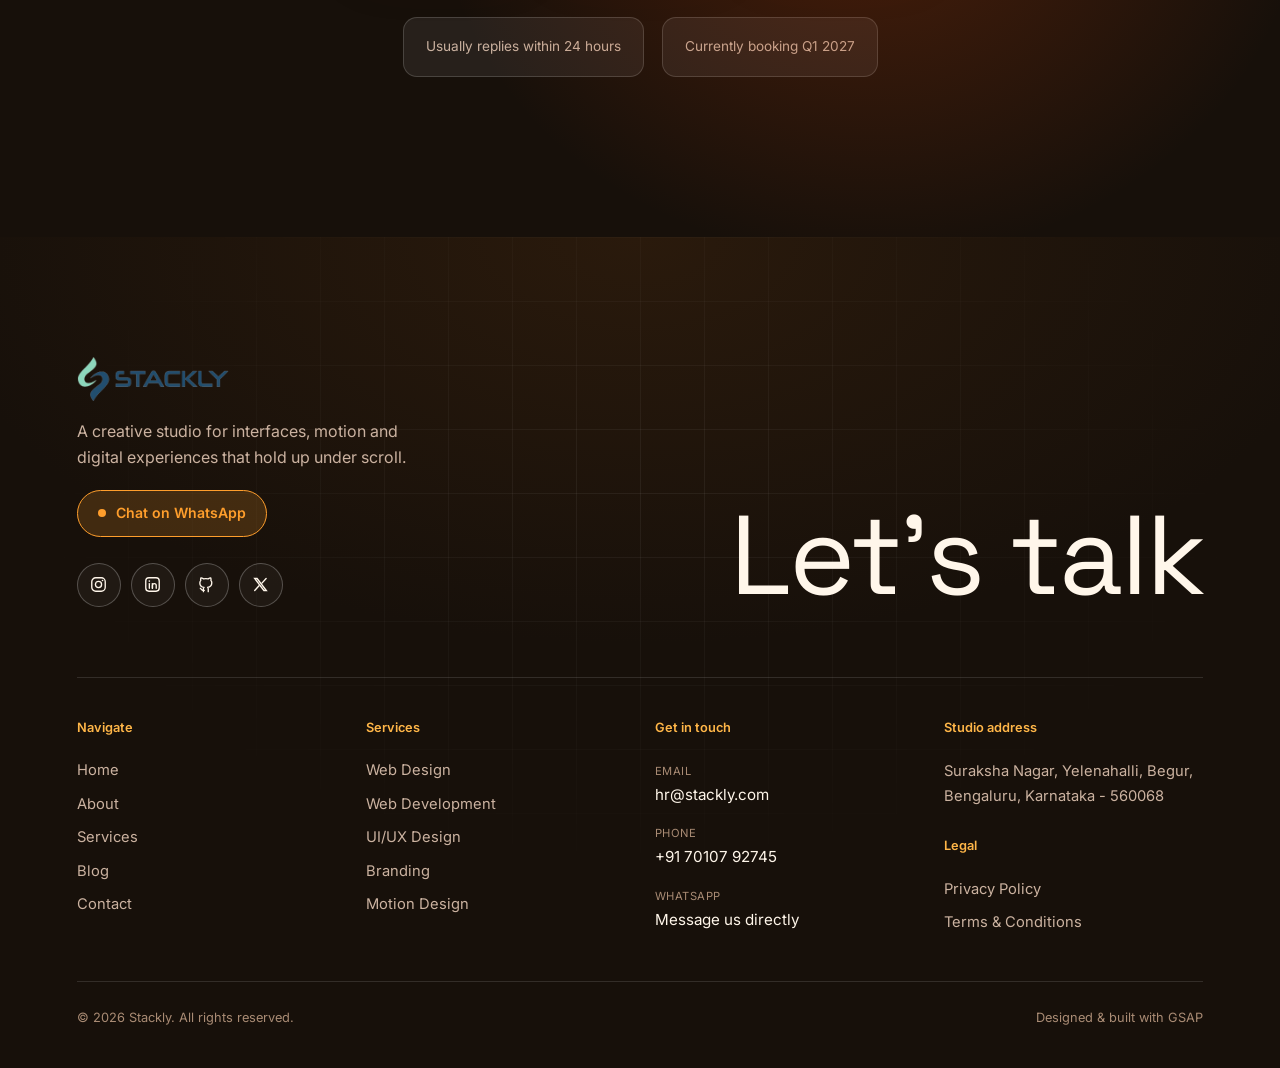
==== commit 82ebb70e: "bugs" ====
--- a/index.html
+++ b/index.html
@@ -75,7 +75,7 @@
       <script type="application/json" class="hero-slides">
         [
           {
-            "img": "assets/images/index4.webp",
+            "img": "assets/images/index5.webp",
             "alt": "Interface design work from a recent Stackly product engagement",
             "title": "Turning Ideas Into <em>Digital Experiences.</em>",
             "desc": "Stackly is a creative studio building interfaces, motion and product design for teams who care about the details other studios skip.",
@@ -350,7 +350,7 @@
               <div class="flip-face flip-back">
                 <p>Layout systems built for the content you actually have, not a placeholder version of it.</p>
                 <ul><li>Design systems</li><li>Responsive layout</li><li>Prototyping</li></ul>
-                <a href="services.html" class="btn btn-ghost" style="border-color:rgba(255,255,255,.3)">Learn more</a>
+                <a href="404.html" class="btn btn-ghost" style="border-color:rgba(255,255,255,.3)">Learn more</a>
               </div>
             </div>
           </div>
@@ -364,7 +364,7 @@
               <div class="flip-face flip-back">
                 <p>Front-end builds that match the design file pixel for pixel, animated and fast.</p>
                 <ul><li>HTML/CSS/JS</li><li>GSAP animation</li><li>Performance</li></ul>
-                <a href="services.html" class="btn btn-ghost" style="border-color:rgba(255,255,255,.3)">Learn more</a>
+                <a href="404.html" class="btn btn-ghost" style="border-color:rgba(255,255,255,.3)">Learn more</a>
               </div>
             </div>
           </div>
@@ -378,7 +378,7 @@
               <div class="flip-face flip-back">
                 <p>Research-informed flows, wireframes and high-fidelity screens that hold up in testing.</p>
                 <ul><li>User flows</li><li>Wireframes</li><li>Usability testing</li></ul>
-                <a href="services.html" class="btn btn-ghost" style="border-color:rgba(255,255,255,.3)">Learn more</a>
+                <a href="404.html" class="btn btn-ghost" style="border-color:rgba(255,255,255,.3)">Learn more</a>
               </div>
             </div>
           </div>
@@ -392,7 +392,7 @@
               <div class="flip-face flip-back">
                 <p>Names, marks and systems that still feel right two years and fifty assets later.</p>
                 <ul><li>Identity</li><li>Guidelines</li><li>Collateral</li></ul>
-                <a href="services.html" class="btn btn-ghost" style="border-color:rgba(255,255,255,.3)">Learn more</a>
+                <a href="404.html" class="btn btn-ghost" style="border-color:rgba(255,255,255,.3)">Learn more</a>
               </div>
             </div>
           </div>
@@ -406,7 +406,7 @@
               <div class="flip-face flip-back">
                 <p>Scroll-based storytelling and micro-interactions that explain, not just decorate.</p>
                 <ul><li>Scroll animation</li><li>Micro‑interactions</li><li>Explainers</li></ul>
-                <a href="services.html" class="btn btn-ghost" style="border-color:rgba(255,255,255,.3)">Learn more</a>
+                <a href="404.html" class="btn btn-ghost" style="border-color:rgba(255,255,255,.3)">Learn more</a>
               </div>
             </div>
           </div>
@@ -420,7 +420,7 @@
               <div class="flip-face flip-back">
                 <p>Positioning and content direction before a single pixel gets placed.</p>
                 <ul><li>Positioning</li><li>Content strategy</li><li>Roadmapping</li></ul>
-                <a href="services.html" class="btn btn-ghost" style="border-color:rgba(255,255,255,.3)">Learn more</a>
+                <a href="404.html" class="btn btn-ghost" style="border-color:rgba(255,255,255,.3)">Learn more</a>
               </div>
             </div>
           </div>
@@ -601,19 +601,7 @@
                 <path d="M19.1 4.4 13.8 10.3M10.1 13.5l-5.4 6.1"/>
               </svg>
             </a>
-            <a href="404.html" class="social-icon" aria-label="Stackly on Behance" data-magnetic>
-              <svg viewBox="0 0 24 24" fill="none" stroke="currentColor" stroke-width="1.7" stroke-linecap="round" stroke-linejoin="round" aria-hidden="true" focusable="false">
-                <path d="M2.9 6.6h4.4a2.2 2.2 0 0 1 0 4.4H2.9zM2.9 11h4.9a2.4 2.4 0 0 1 0 4.8H2.9z"/>
-                <path d="M14.3 12.6h6.8a3.1 3.1 0 0 0-3.2-3.1 3.3 3.3 0 0 0-3.4 3.4 3.3 3.3 0 0 0 3.4 3.4 3.3 3.3 0 0 0 2.8-1.4"/>
-                <path d="M15.4 6.9h4.3"/>
-              </svg>
-            </a>
-            <a href="404.html" class="social-icon" aria-label="Stackly on Dribbble" data-magnetic>
-              <svg viewBox="0 0 24 24" fill="none" stroke="currentColor" stroke-width="1.7" stroke-linecap="round" aria-hidden="true" focusable="false">
-                <circle cx="12" cy="12" r="8.6"/>
-                <path d="M3.9 9.2c5 1.7 10.6 1.5 16.2-.5M3.7 14.9c6-1.4 11.4-.4 15.4 3.5M9 3.7c3.5 4.6 5.3 9.9 5.1 17.1"/>
-              </svg>
-            </a>
+     
           </nav>
         </div>
         <p class="footer-huge" data-reveal="fade-up" data-split="words" data-stagger="0.08">
--- a/css/style.css
+++ b/css/style.css
@@ -1052,7 +1052,7 @@
   position:absolute;top:18px;right:26px;z-index:3;font-size:clamp(4rem,9vw,7rem);
   color:transparent;-webkit-text-stroke:1px rgba(255,248,240,.72);line-height:1;
 }
-.process-step h3{position:relative;z-index:3;font-size:clamp(1.8rem,3.5vw,3rem);letter-spacing:.01em;margin:0;color:var(--ink)}
+.process-step h3{position:relative;z-index:3;font-size:clamp(1.8rem,3.5vw,3rem);letter-spacing:.01em;margin:0;color:var(--text-primary)}
 .process-step p{position:relative;z-index:3;color:rgba(255,248,240,.74);margin-top:12px;max-width:35ch;font-size:.92rem;line-height:1.6}
 .process-media{position:absolute;top:24px;left:24px;right:24px;height:48%;margin:0;aspect-ratio:auto;border:1px solid rgba(255,248,240,.16);border-radius:15px;background:#120c06;box-shadow:0 14px 30px -20px rgba(0,0,0,.9)}
 .process-media::after{content:'';position:absolute;inset:0;background:linear-gradient(135deg,rgba(255,182,72,.18),transparent 50%);pointer-events:none}
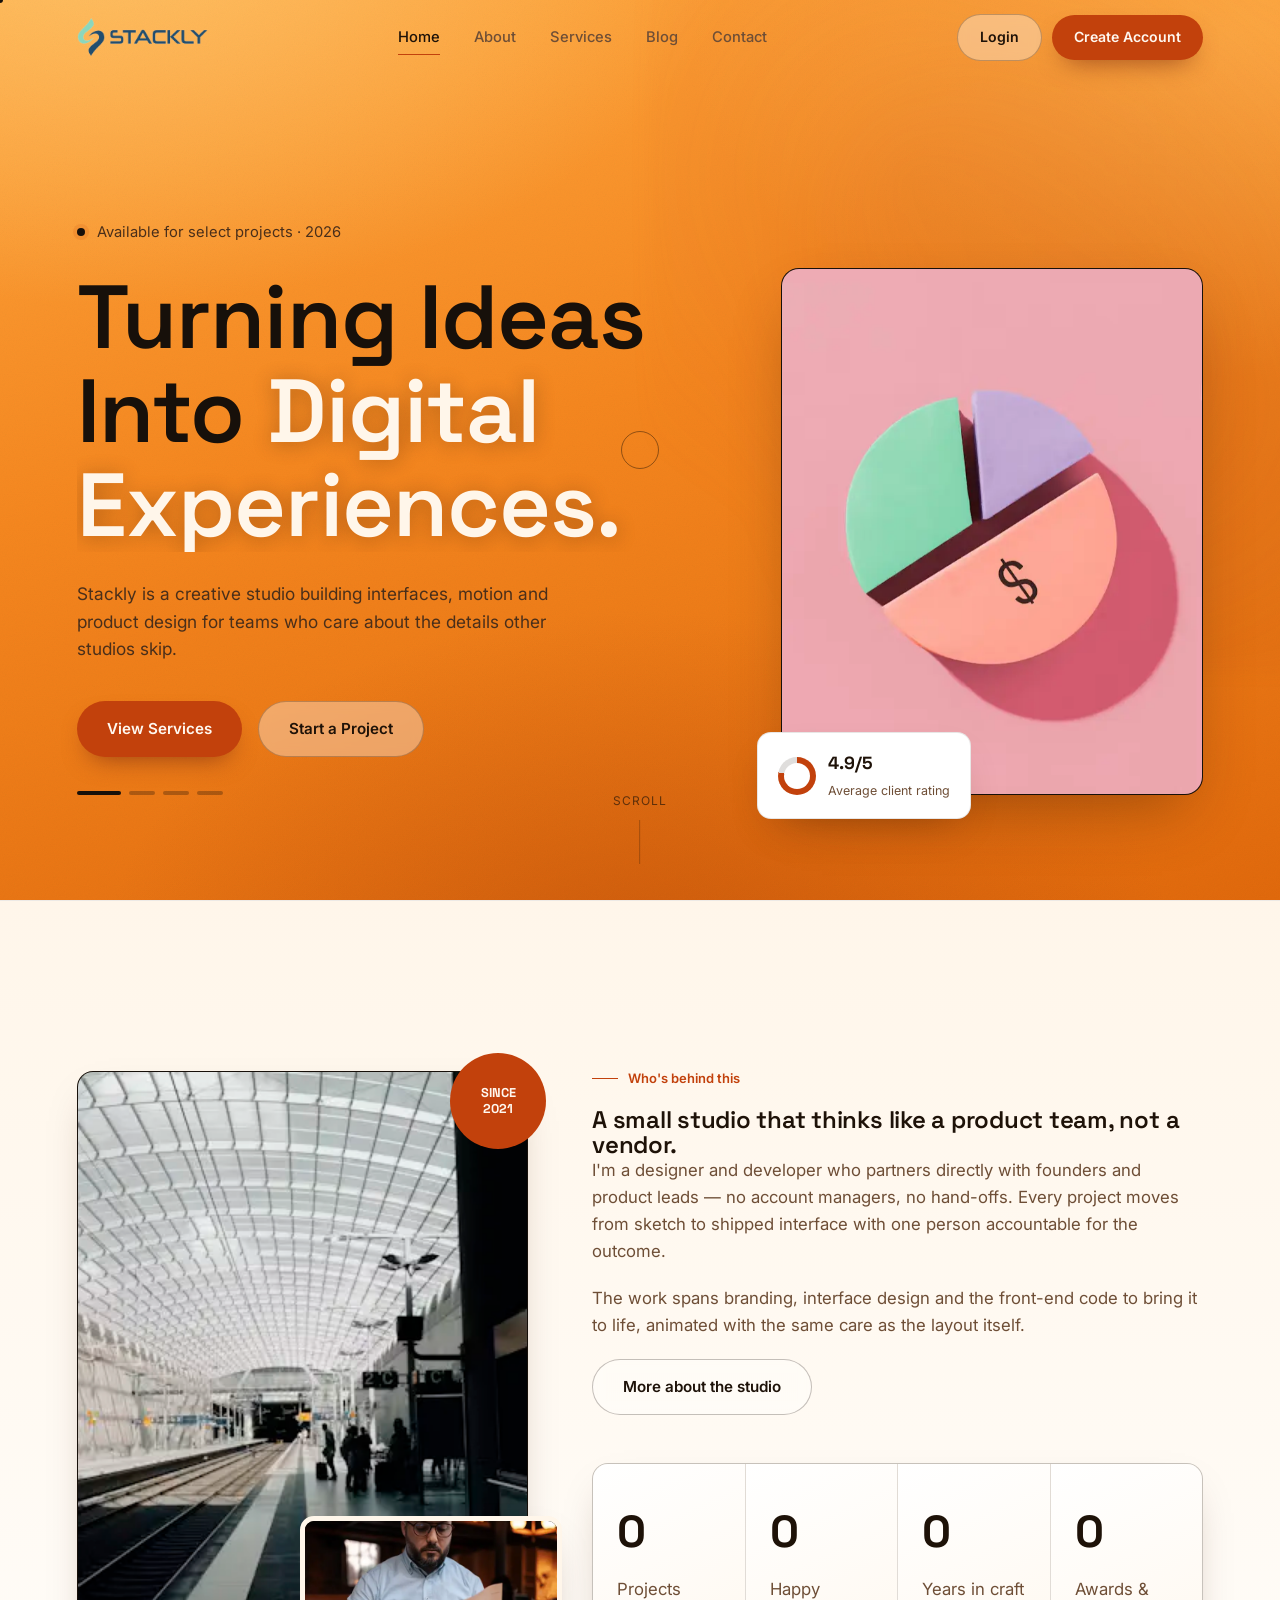
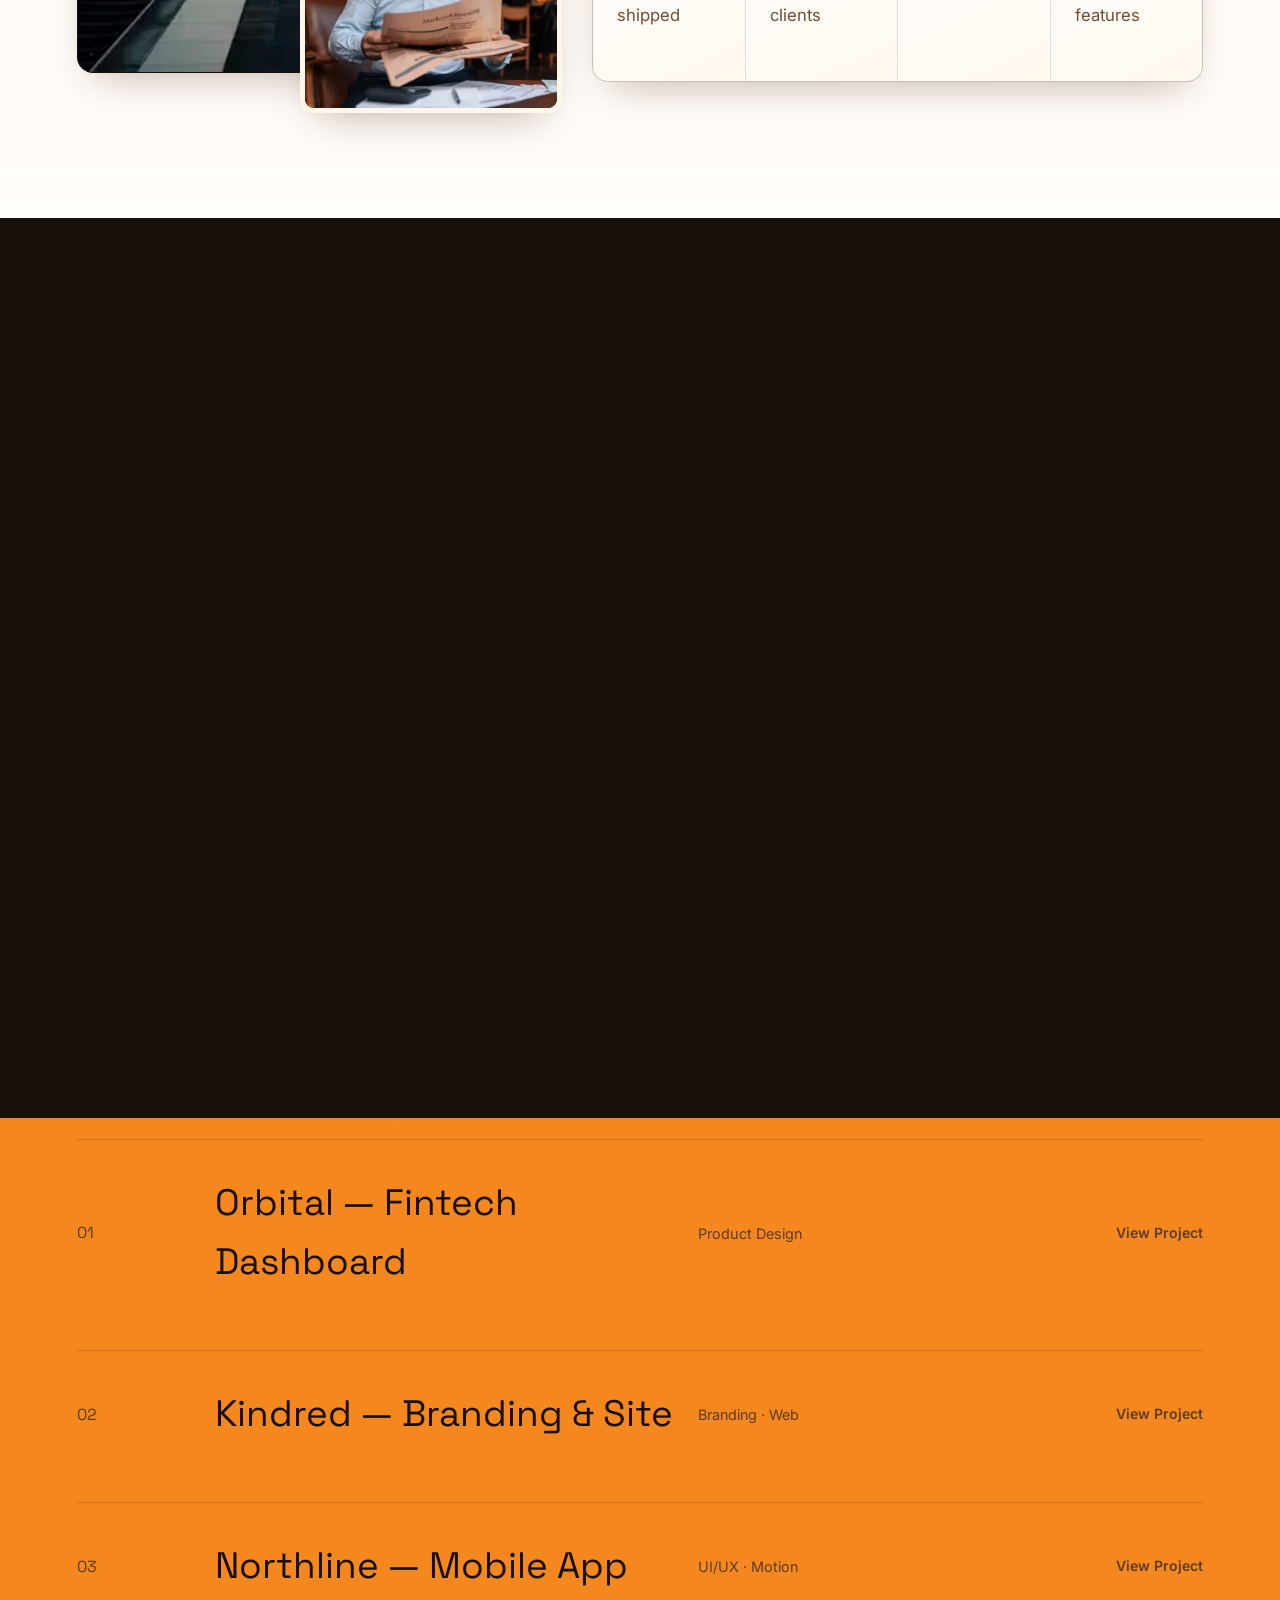
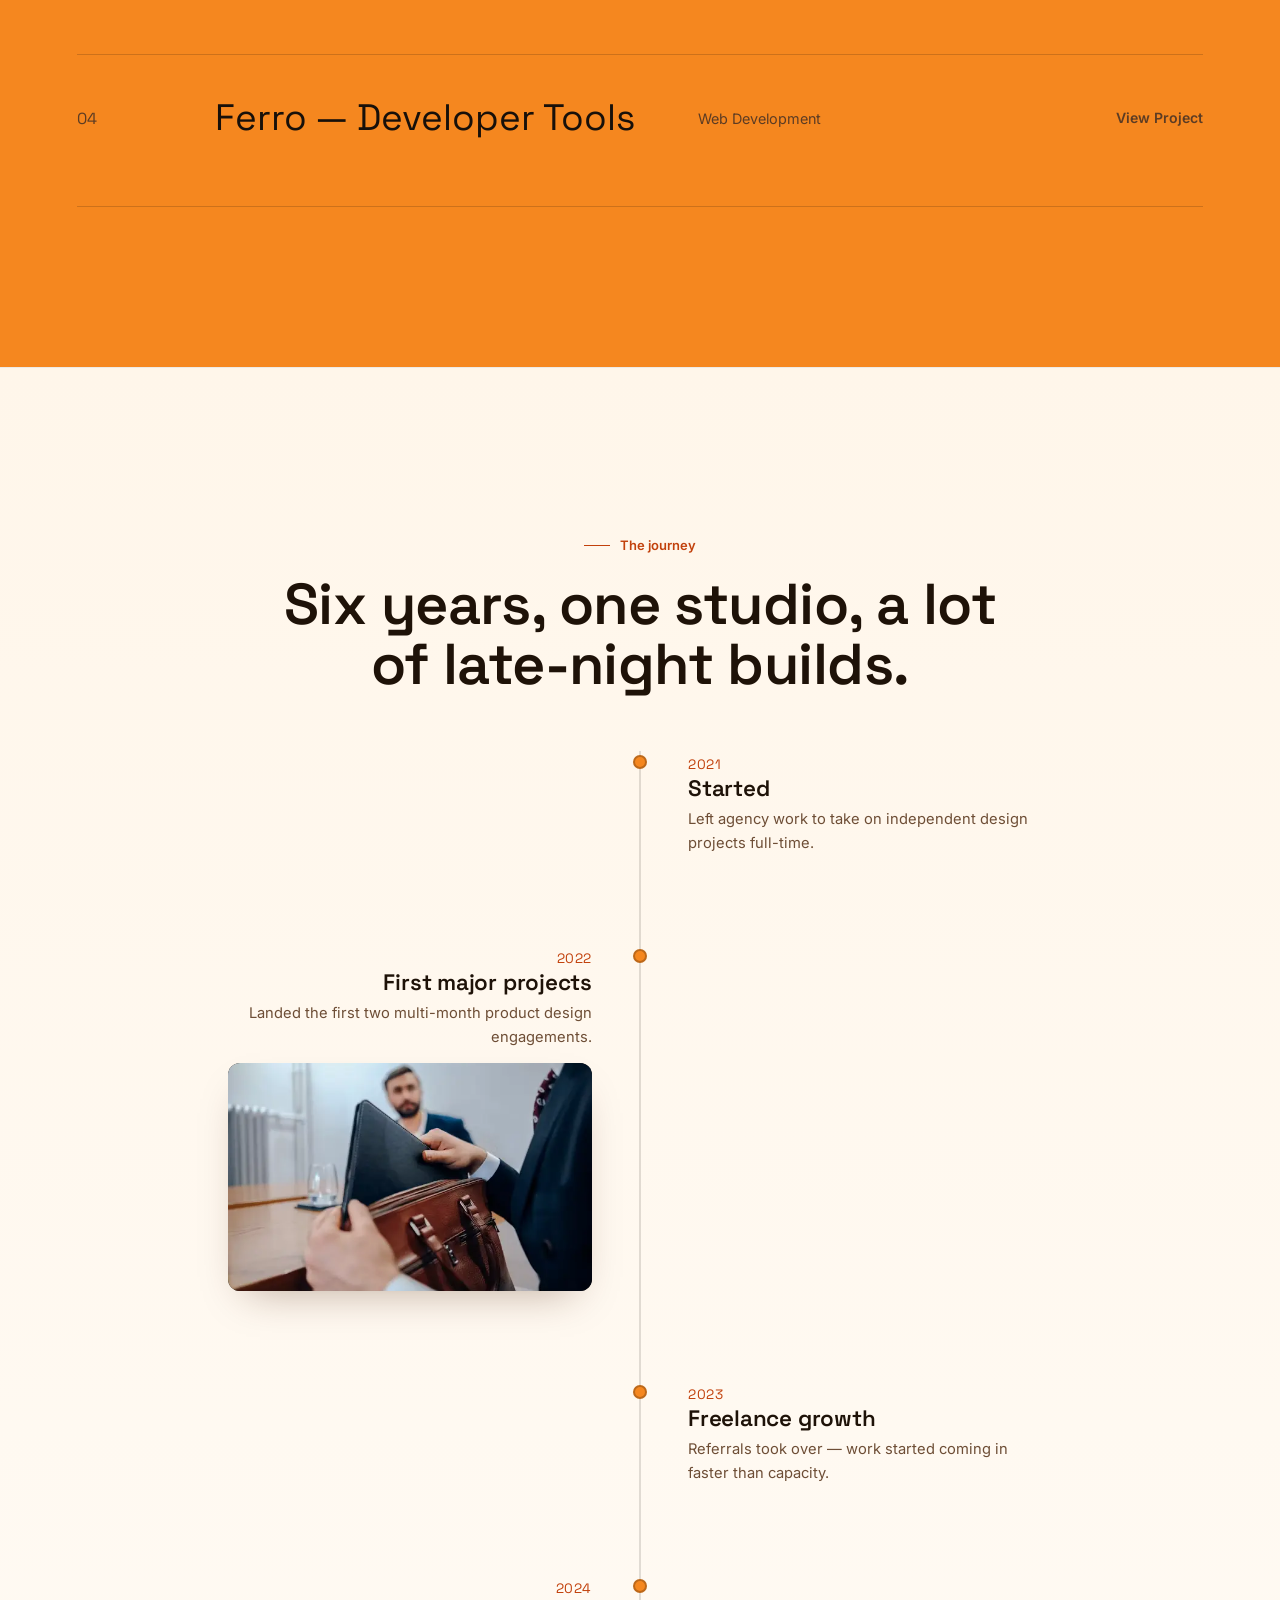
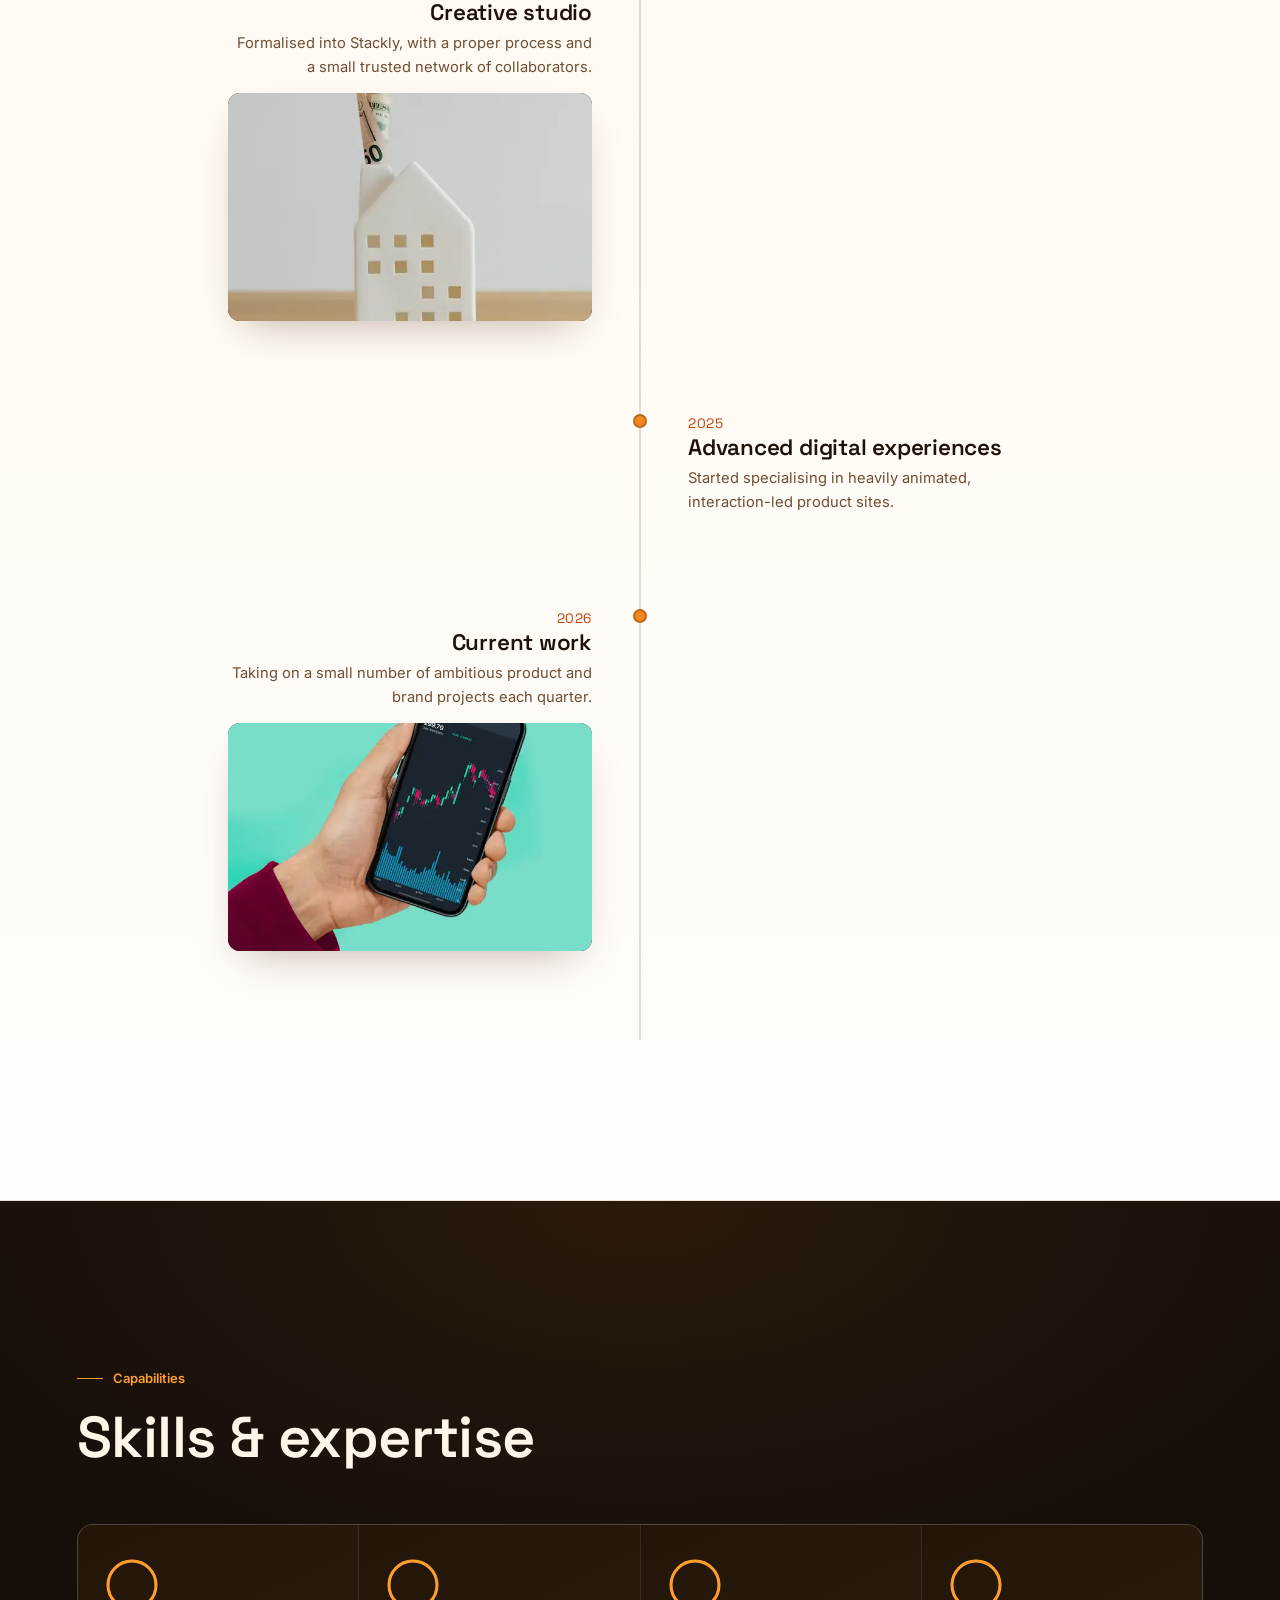
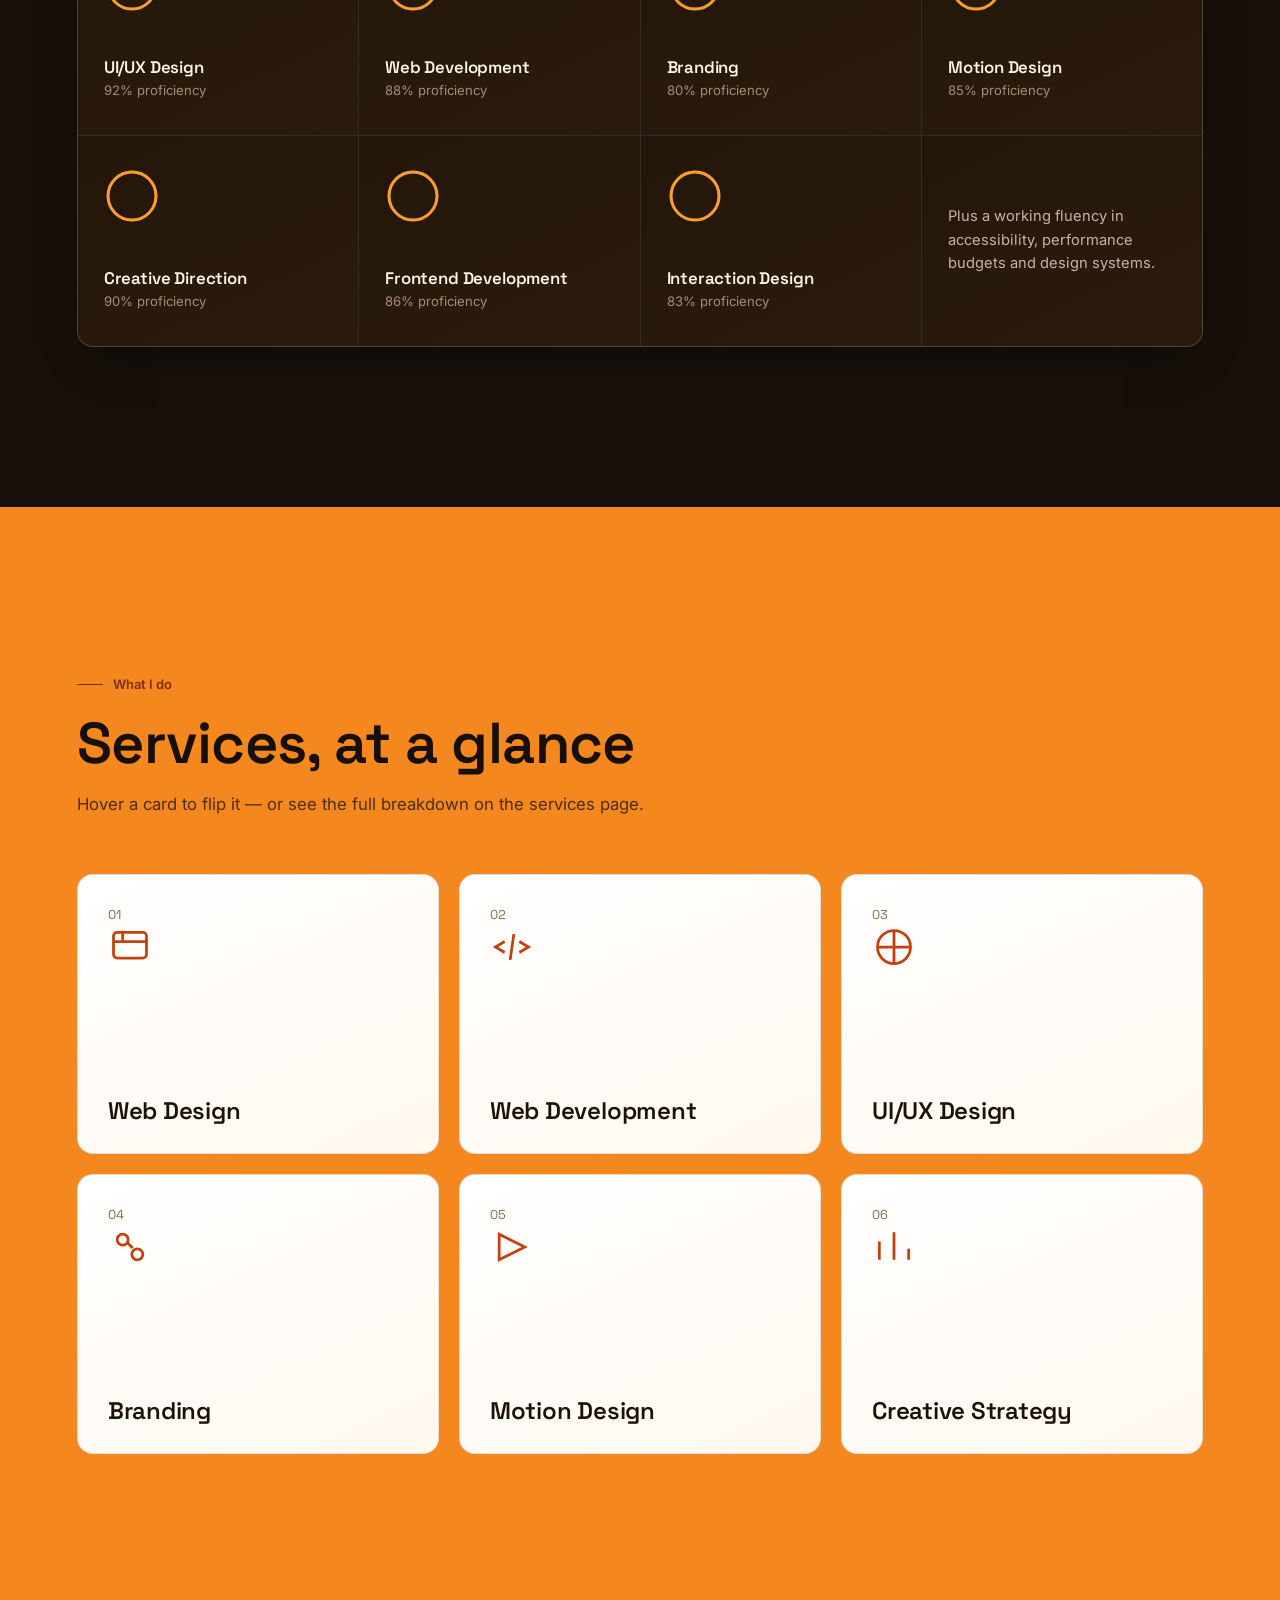
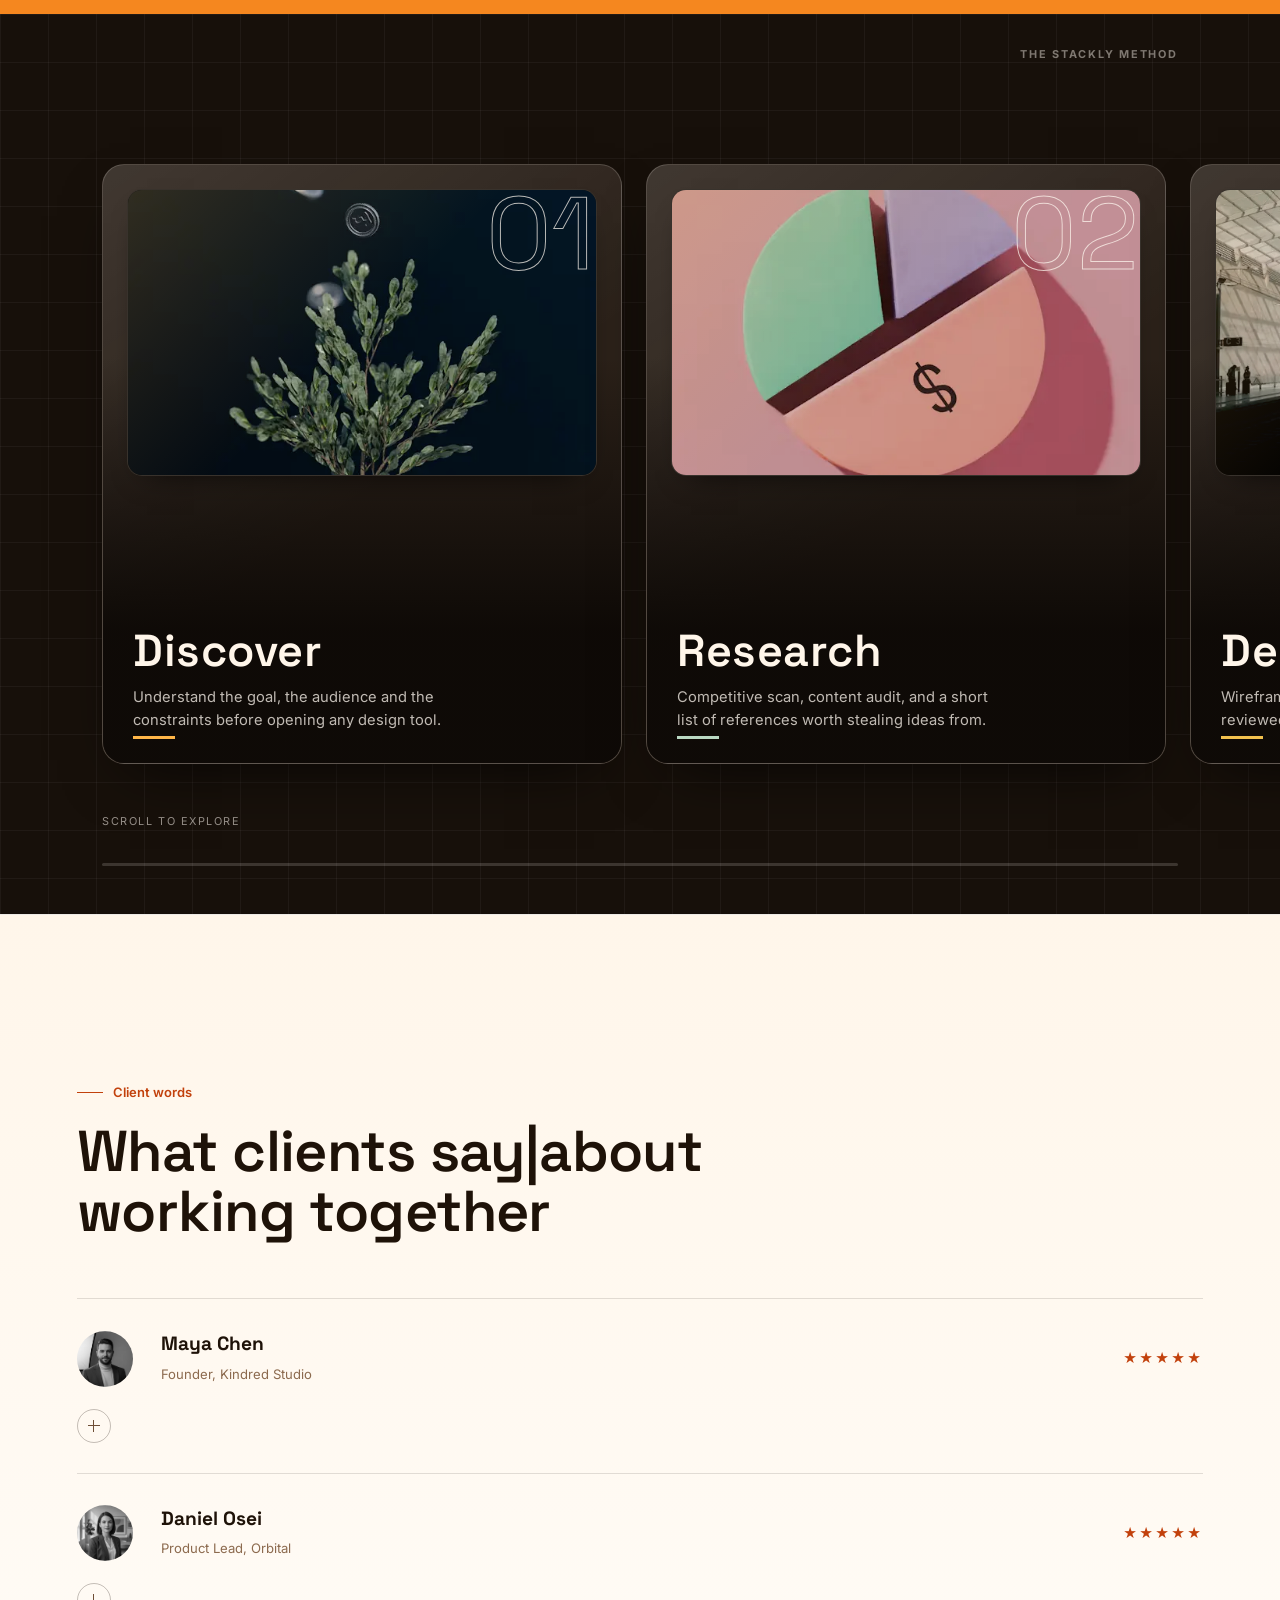
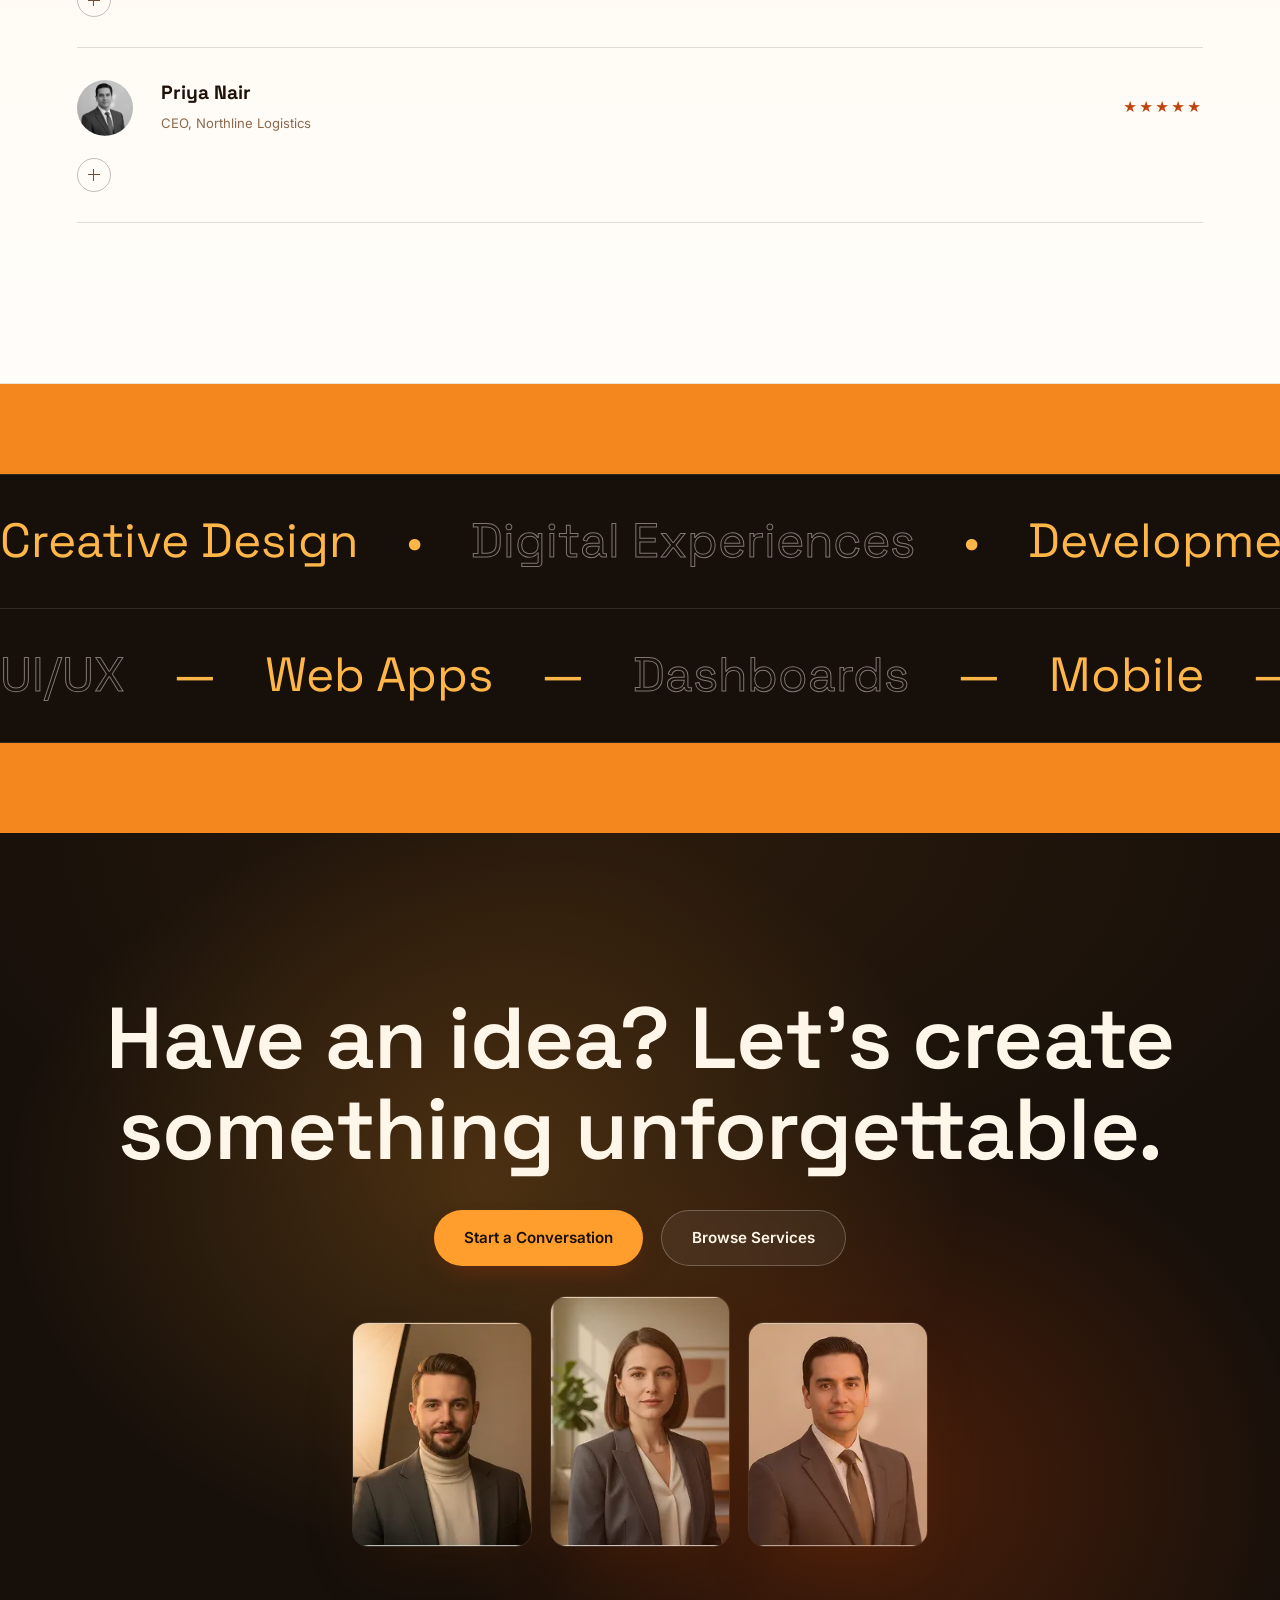
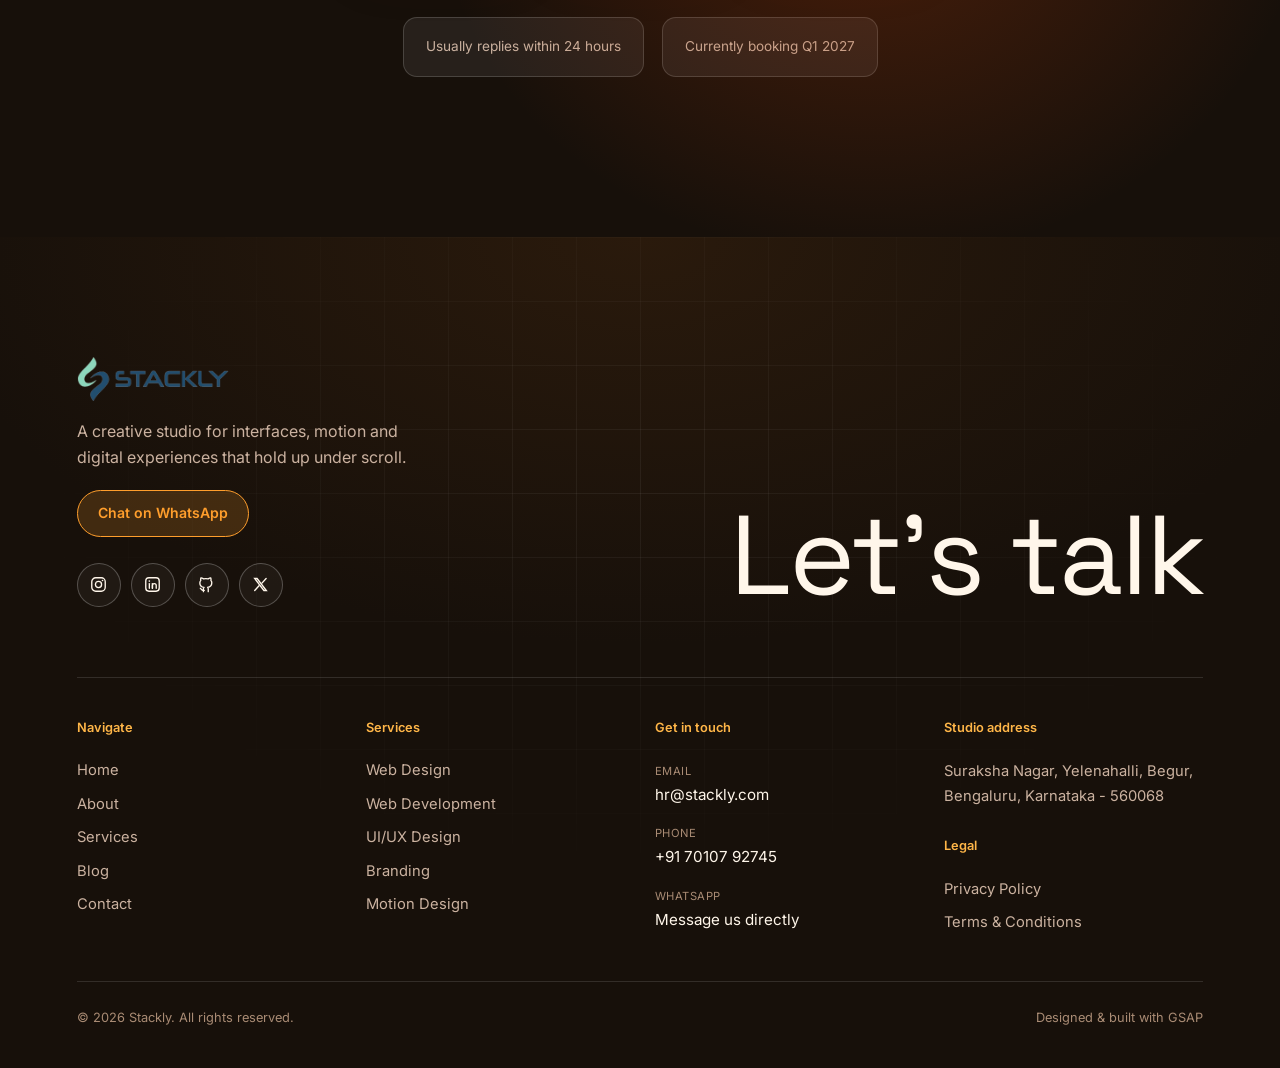
==== commit 0a5a3f0b: "bugs" ====
--- a/index.html
+++ b/index.html
@@ -568,8 +568,8 @@
         <div class="footer-brand">
           <a href="index.html" aria-label="Stackly home"><img src="assets/logo/logo.webp" class="footer-logo" alt="Stackly logo" width="180" height="44"></a>
           <p>A creative studio for interfaces, motion and digital experiences that hold up under scroll.</p>
-          <a class="footer-whatsapp" href="404.html" target="_blank" rel="noopener" aria-label="Chat with Stackly on WhatsApp">
-            <span class="footer-whatsapp-dot" aria-hidden="true"></span>
+          <a class="footer-whatsapp" href="404.html"  rel="noopener">
+            <!-- <span class="footer-whatsapp-dot" aria-hidden="true"></span> -->
             Chat on WhatsApp
           </a>
 
@@ -636,7 +636,7 @@
             <span class="footer-contact-label">Phone</span>
             +91 70107 92745
           </a>
-          <a class="footer-contact-line" href="404.html" target="_blank" rel="noopener">
+          <a class="footer-contact-line" href="404.html"  rel="noopener">
             <span class="footer-contact-label">WhatsApp</span>
             Message us directly
           </a>
